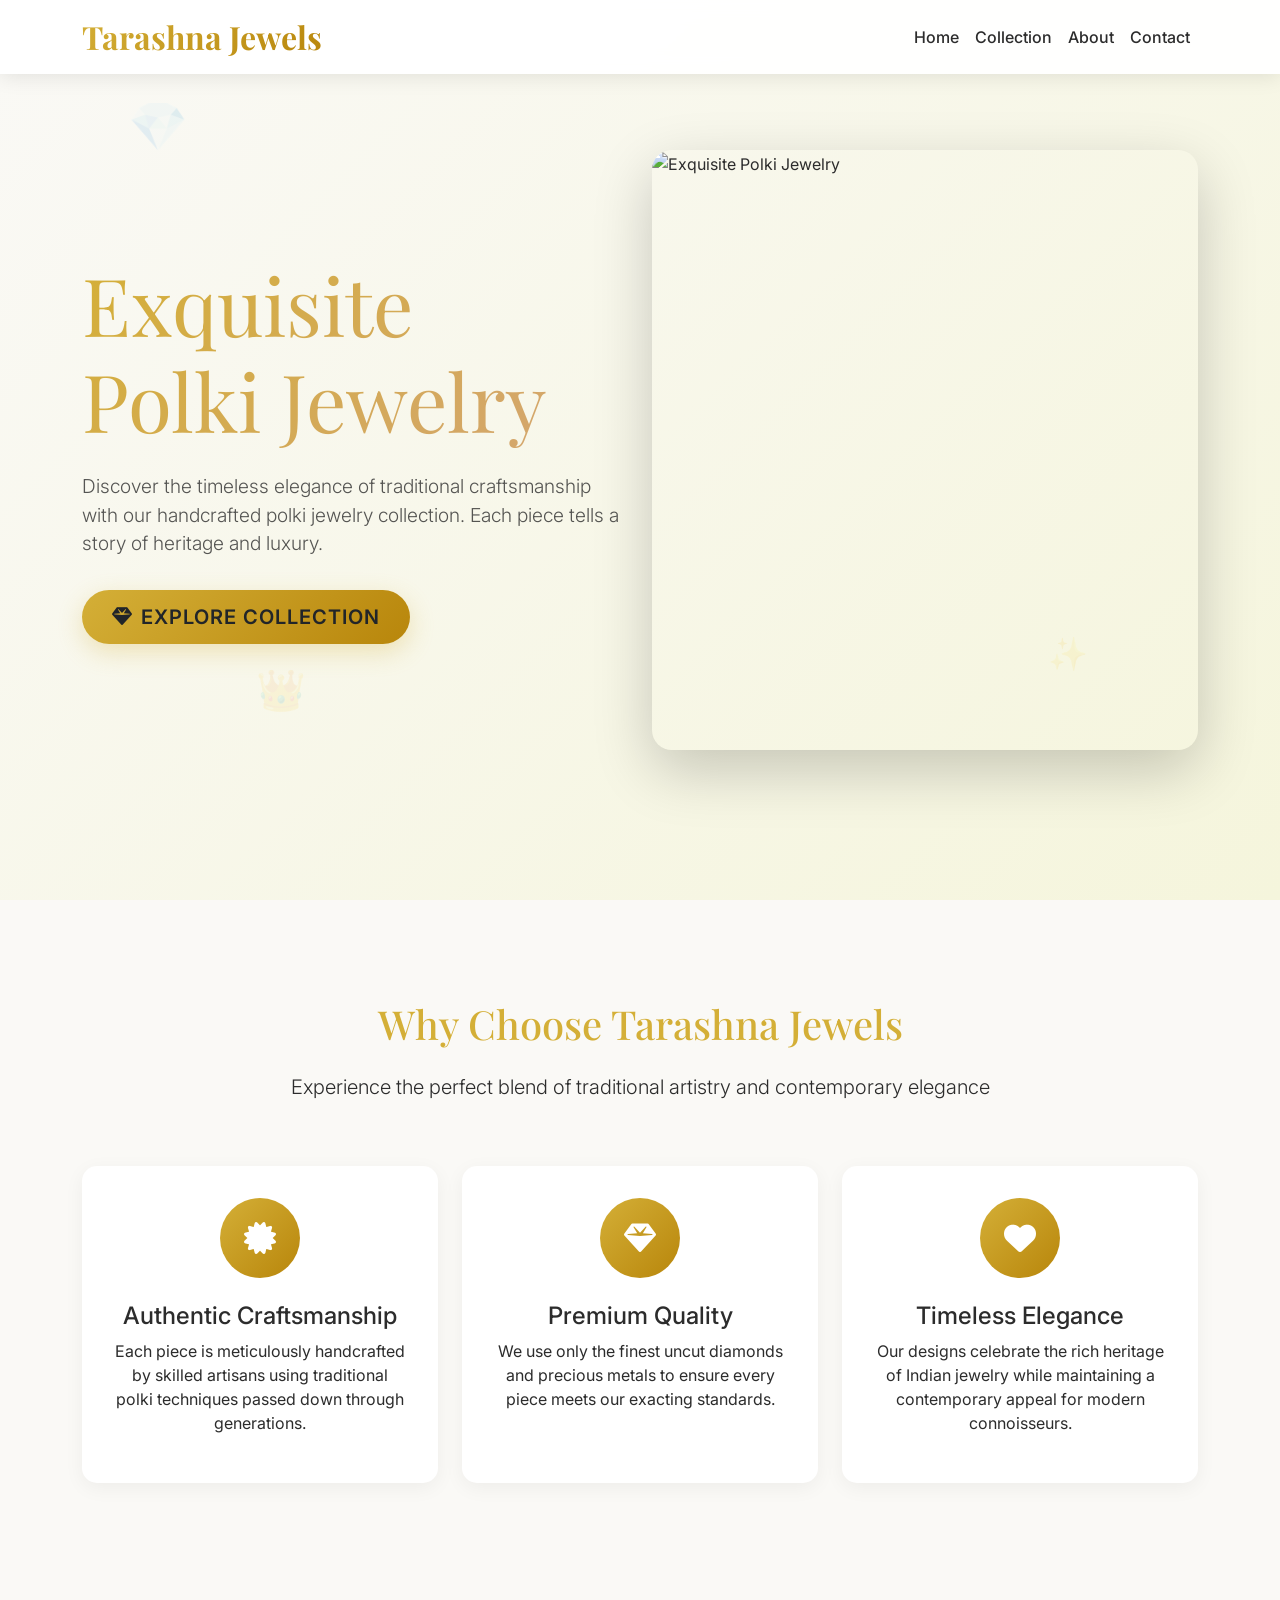
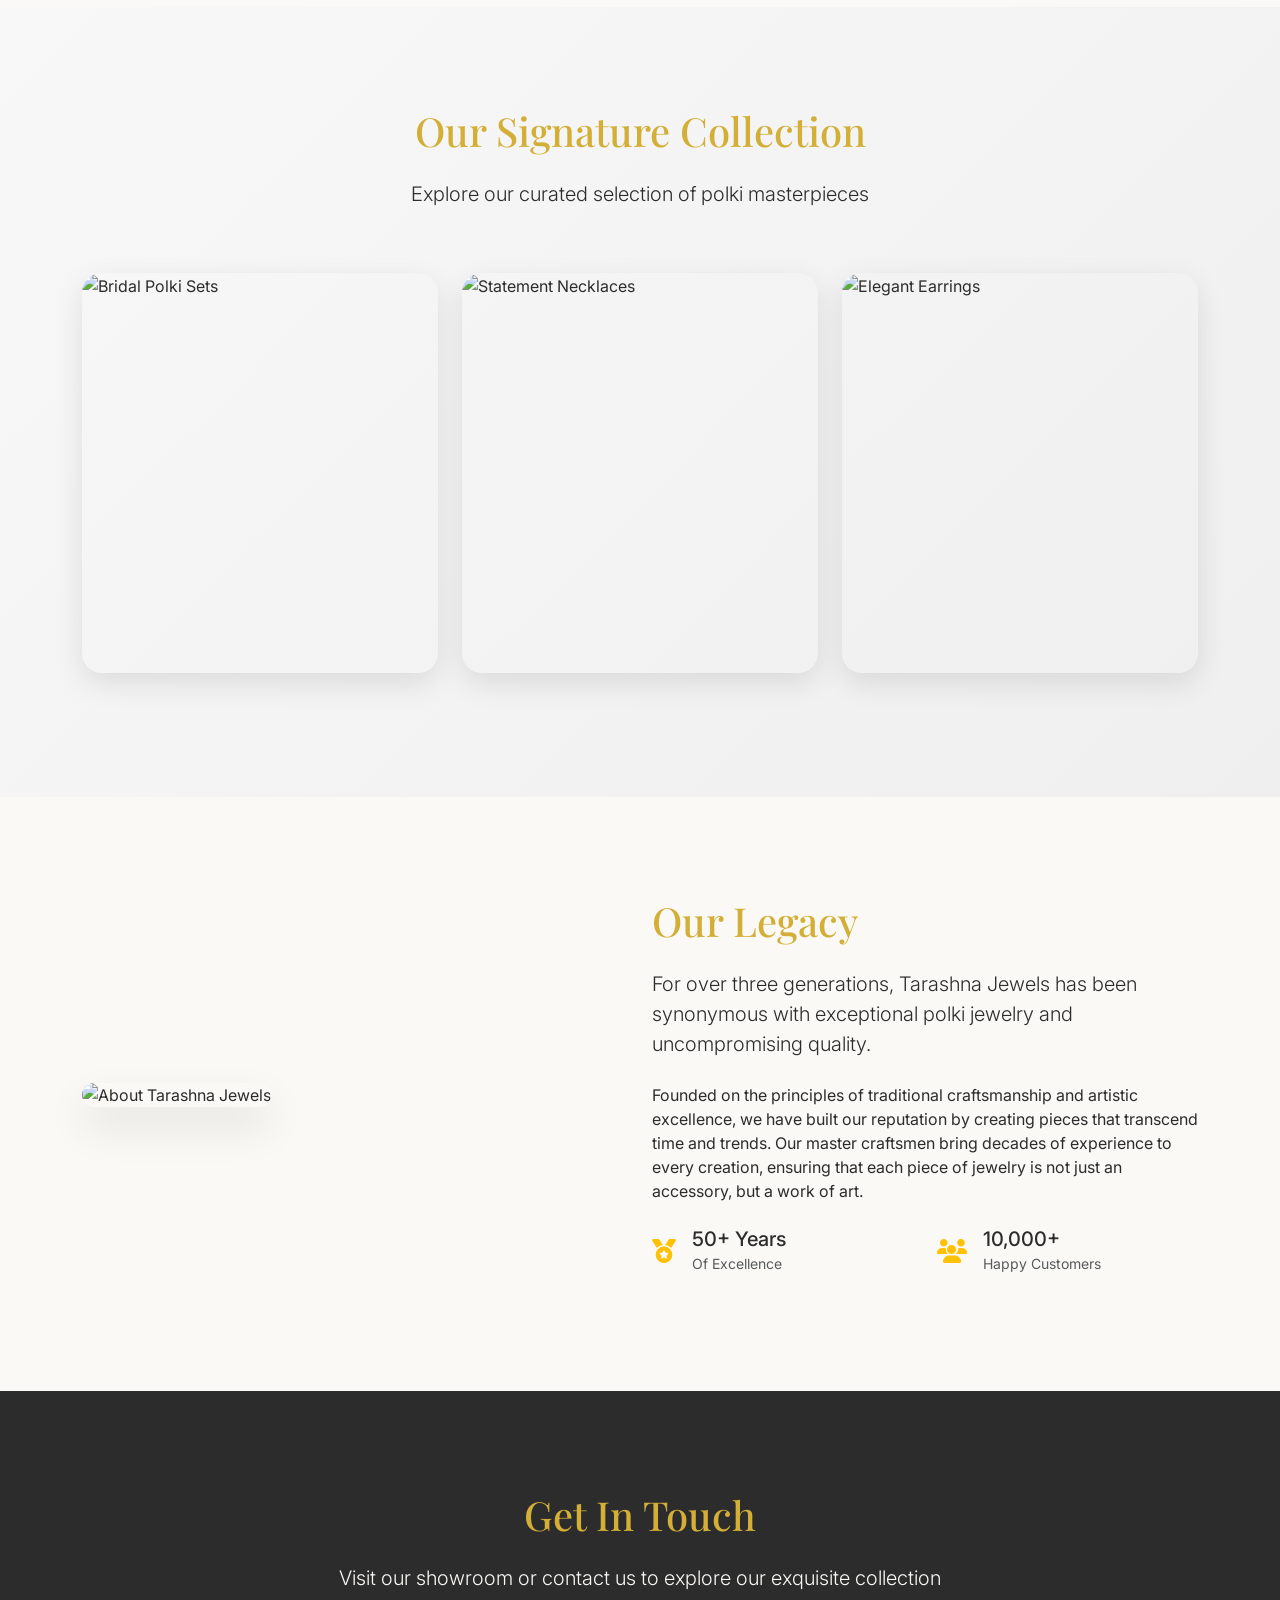
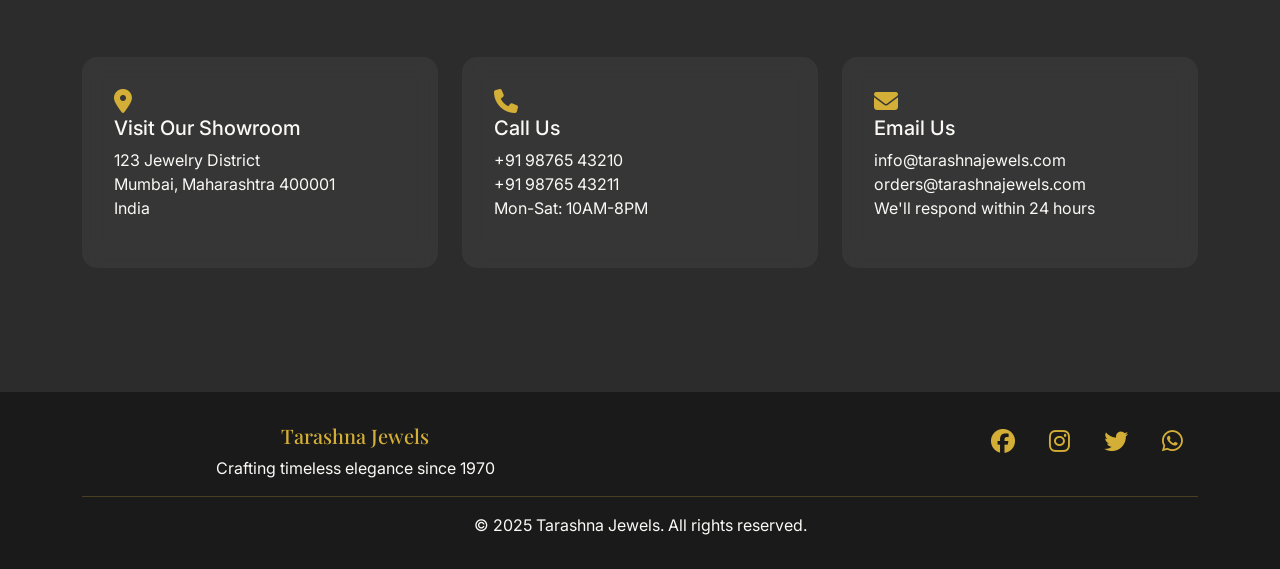
==== index.html @ 51f351a9 "Create index.html 1st - Landing Page" ====
<!DOCTYPE html>
<html lang="en">
<head>
    <meta charset="UTF-8">
    <meta name="viewport" content="width=device-width, initial-scale=1.0">
    <title>Tarashna Jewels - Exquisite Polki Jewelry</title>
    <link href="https://cdnjs.cloudflare.com/ajax/libs/bootstrap/5.3.0/css/bootstrap.min.css" rel="stylesheet">
    <link href="https://cdnjs.cloudflare.com/ajax/libs/font-awesome/6.4.0/css/all.min.css" rel="stylesheet">
    <link href="https://fonts.googleapis.com/css2?family=Playfair+Display:wght@300;400;600;700&family=Inter:wght@300;400;500;600&display=swap" rel="stylesheet">
    
    <style>
        :root {
            --gold-primary: #D4AF37;
            --gold-secondary: #B8860B;
            --gold-light: #F5E6A3;
            --dark-charcoal: #2C2C2C;
            --warm-white: #FAF9F6;
            --accent-rose: #D4A574;
        }

        * {
            margin: 0;
            padding: 0;
            box-sizing: border-box;
        }

        body {
            font-family: 'Inter', sans-serif;
            background: var(--warm-white);
            color: var(--dark-charcoal);
            overflow-x: hidden;
        }

        .brand-font {
            font-family: 'Playfair Display', serif;
        }

        /* Navbar */
        .navbar {
            background: rgba(255, 255, 255, 0.95) !important;
            backdrop-filter: blur(10px);
            box-shadow: 0 2px 20px rgba(0,0,0,0.1);
            transition: all 0.3s ease;
        }

        .navbar-brand {
            font-size: 2rem;
            font-weight: 700;
            background: linear-gradient(135deg, var(--gold-primary), var(--gold-secondary));
            -webkit-background-clip: text;
            -webkit-text-fill-color: transparent;
            background-clip: text;
        }

        .nav-link {
            font-weight: 500;
            color: var(--dark-charcoal) !important;
            transition: color 0.3s ease;
            position: relative;
        }

        .nav-link::after {
            content: '';
            position: absolute;
            bottom: -5px;
            left: 50%;
            width: 0;
            height: 2px;
            background: var(--gold-primary);
            transition: all 0.3s ease;
            transform: translateX(-50%);
        }

        .nav-link:hover::after {
            width: 100%;
        }

        /* Hero Section */
        .hero-section {
            min-height: 100vh;
            background: linear-gradient(135deg, #FAF9F6 0%, #F5F5DC 100%);
            position: relative;
            overflow: hidden;
        }

        .hero-content {
            position: relative;
            z-index: 2;
        }

        .hero-title {
            font-size: clamp(2.5rem, 8vw, 5rem);
            font-weight: 300;
            line-height: 1.2;
            margin-bottom: 1.5rem;
            background: linear-gradient(135deg, var(--gold-primary), var(--accent-rose));
            -webkit-background-clip: text;
            -webkit-text-fill-color: transparent;
            background-clip: text;
        }

        .hero-subtitle {
            font-size: 1.2rem;
            opacity: 0.8;
            margin-bottom: 2rem;
            font-weight: 300;
        }

        .btn-primary-custom {
            background: linear-gradient(135deg, var(--gold-primary), var(--gold-secondary));
            border: none;
            padding: 12px 30px;
            border-radius: 50px;
            font-weight: 600;
            text-transform: uppercase;
            letter-spacing: 1px;
            transition: all 0.3s ease;
            box-shadow: 0 8px 25px rgba(212, 175, 55, 0.3);
        }

        .btn-primary-custom:hover {
            transform: translateY(-3px);
            box-shadow: 0 12px 35px rgba(212, 175, 55, 0.4);
        }

        .hero-image {
            position: relative;
            height: 600px;
            border-radius: 20px;
            overflow: hidden;
            box-shadow: 0 20px 60px rgba(0,0,0,0.2);
            transition: transform 0.3s ease;
        }

        .hero-image:hover {
            transform: scale(1.02);
        }

        .hero-image img {
            width: 100%;
            height: 100%;
            object-fit: cover;
        }

        /* Floating Elements */
        .floating-element {
            position: absolute;
            opacity: 0.1;
            animation: float 6s ease-in-out infinite;
        }

        .floating-element:nth-child(2) {
            animation-delay: -2s;
        }

        .floating-element:nth-child(3) {
            animation-delay: -4s;
        }

        @keyframes float {
            0%, 100% { transform: translateY(0px) rotate(0deg); }
            50% { transform: translateY(-20px) rotate(180deg); }
        }

        /* Features Section */
        .features-section {
            padding: 100px 0;
            background: var(--warm-white);
        }

        .feature-card {
            text-align: center;
            padding: 2rem;
            border-radius: 15px;
            transition: all 0.3s ease;
            height: 100%;
            background: white;
            box-shadow: 0 5px 20px rgba(0,0,0,0.05);
        }

        .feature-card:hover {
            transform: translateY(-10px);
            box-shadow: 0 20px 40px rgba(0,0,0,0.1);
        }

        .feature-icon {
            width: 80px;
            height: 80px;
            background: linear-gradient(135deg, var(--gold-primary), var(--gold-secondary));
            border-radius: 50%;
            display: flex;
            align-items: center;
            justify-content: center;
            margin: 0 auto 1.5rem;
            font-size: 2rem;
            color: white;
        }

        /* Collection Section */
        .collection-section {
            padding: 100px 0;
            background: linear-gradient(135deg, #F8F8F8 0%, #EFEFEF 100%);
        }

        .collection-card {
            border-radius: 20px;
            overflow: hidden;
            box-shadow: 0 10px 30px rgba(0,0,0,0.1);
            transition: all 0.3s ease;
            height: 400px;
            position: relative;
        }

        .collection-card:hover {
            transform: translateY(-5px);
            box-shadow: 0 20px 50px rgba(0,0,0,0.15);
        }

        .collection-card img {
            width: 100%;
            height: 100%;
            object-fit: cover;
            transition: transform 0.3s ease;
        }

        .collection-card:hover img {
            transform: scale(1.05);
        }

        .collection-overlay {
            position: absolute;
            bottom: 0;
            left: 0;
            right: 0;
            background: linear-gradient(transparent, rgba(0,0,0,0.8));
            color: white;
            padding: 2rem;
            transform: translateY(20px);
            opacity: 0;
            transition: all 0.3s ease;
        }

        .collection-card:hover .collection-overlay {
            transform: translateY(0);
            opacity: 1;
        }

        /* About Section */
        .about-section {
            padding: 100px 0;
            background: var(--warm-white);
        }

        .about-image {
            border-radius: 20px;
            box-shadow: 0 20px 40px rgba(0,0,0,0.1);
        }

        /* Contact Section */
        .contact-section {
            padding: 100px 0;
            background: var(--dark-charcoal);
            color: var(--warm-white);
        }

        .contact-info {
            background: rgba(255,255,255,0.05);
            padding: 2rem;
            border-radius: 15px;
            backdrop-filter: blur(10px);
        }

        .contact-icon {
            color: var(--gold-primary);
            font-size: 1.5rem;
            margin-right: 1rem;
        }

        /* Footer */
        .footer {
            background: #1a1a1a;
            color: var(--warm-white);
            padding: 2rem 0;
            text-align: center;
        }

        .social-icons a {
            color: var(--gold-primary);
            font-size: 1.5rem;
            margin: 0 15px;
            transition: all 0.3s ease;
        }

        .social-icons a:hover {
            color: var(--gold-secondary);
            transform: translateY(-3px);
        }

        /* Animations */
        .fade-in {
            opacity: 0;
            transform: translateY(30px);
            animation: fadeIn 0.8s ease forwards;
        }

        @keyframes fadeIn {
            to {
                opacity: 1;
                transform: translateY(0);
            }
        }

        /* Responsive */
        @media (max-width: 768px) {
            .hero-section {
                text-align: center;
            }
            
            .hero-image {
                height: 400px;
                margin-top: 2rem;
            }
            
            .collection-card {
                height: 300px;
                margin-bottom: 2rem;
            }
        }
    </style>
</head>
<body>
    <!-- Navigation -->
    <nav class="navbar navbar-expand-lg fixed-top">
        <div class="container">
            <a class="navbar-brand brand-font" href="#">Tarashna Jewels</a>
            <button class="navbar-toggler" type="button" data-bs-toggle="collapse" data-bs-target="#navbarNav">
                <span class="navbar-toggler-icon"></span>
            </button>
            <div class="collapse navbar-collapse" id="navbarNav">
                <ul class="navbar-nav ms-auto">
                    <li class="nav-item">
                        <a class="nav-link" href="#home">Home</a>
                    </li>
                    <li class="nav-item">
                        <a class="nav-link" href="#collection">Collection</a>
                    </li>
                    <li class="nav-item">
                        <a class="nav-link" href="#about">About</a>
                    </li>
                    <li class="nav-item">
                        <a class="nav-link" href="#contact">Contact</a>
                    </li>
                </ul>
            </div>
        </div>
    </nav>

    <!-- Hero Section -->
    <section id="home" class="hero-section d-flex align-items-center">
        <div class="floating-element" style="top: 10%; left: 10%; font-size: 3rem;">💎</div>
        <div class="floating-element" style="top: 70%; right: 15%; font-size: 2rem;">✨</div>
        <div class="floating-element" style="bottom: 20%; left: 20%; font-size: 2.5rem;">👑</div>
        
        <div class="container">
            <div class="row align-items-center">
                <div class="col-lg-6">
                    <div class="hero-content fade-in">
                        <h1 class="hero-title brand-font">Exquisite<br>Polki Jewelry</h1>
                        <p class="hero-subtitle">Discover the timeless elegance of traditional craftsmanship with our handcrafted polki jewelry collection. Each piece tells a story of heritage and luxury.</p>
                        <button class="btn btn-primary-custom btn-lg">
                            <i class="fas fa-gem me-2"></i>Explore Collection
                        </button>
                    </div>
                </div>
                <div class="col-lg-6">
                    <div class="hero-image fade-in">
                        <img src="https://images.unsplash.com/photo-1515562141207-7a88fb7ce338?ixlib=rb-4.0.3&ixid=M3wxMjA3fDB8MHxwaG90by1wYWdlfHx8fGVufDB8fHx8fA%3D%3D&auto=format&fit=crop&w=2340&q=80" alt="Exquisite Polki Jewelry" class="img-fluid">
                    </div>
                </div>
            </div>
        </div>
    </section>

    <!-- Features Section -->
    <section class="features-section">
        <div class="container">
            <div class="row text-center mb-5">
                <div class="col-lg-8 mx-auto">
                    <h2 class="brand-font mb-4" style="font-size: 2.5rem; color: var(--gold-primary);">Why Choose Tarashna Jewels</h2>
                    <p class="lead">Experience the perfect blend of traditional artistry and contemporary elegance</p>
                </div>
            </div>
            <div class="row">
                <div class="col-lg-4 col-md-6 mb-4">
                    <div class="feature-card">
                        <div class="feature-icon">
                            <i class="fas fa-certificate"></i>
                        </div>
                        <h4>Authentic Craftsmanship</h4>
                        <p>Each piece is meticulously handcrafted by skilled artisans using traditional polki techniques passed down through generations.</p>
                    </div>
                </div>
                <div class="col-lg-4 col-md-6 mb-4">
                    <div class="feature-card">
                        <div class="feature-icon">
                            <i class="fas fa-gem"></i>
                        </div>
                        <h4>Premium Quality</h4>
                        <p>We use only the finest uncut diamonds and precious metals to ensure every piece meets our exacting standards.</p>
                    </div>
                </div>
                <div class="col-lg-4 col-md-6 mb-4">
                    <div class="feature-card">
                        <div class="feature-icon">
                            <i class="fas fa-heart"></i>
                        </div>
                        <h4>Timeless Elegance</h4>
                        <p>Our designs celebrate the rich heritage of Indian jewelry while maintaining a contemporary appeal for modern connoisseurs.</p>
                    </div>
                </div>
            </div>
        </div>
    </section>

    <!-- Collection Section -->
    <section id="collection" class="collection-section">
        <div class="container">
            <div class="row text-center mb-5">
                <div class="col-lg-8 mx-auto">
                    <h2 class="brand-font mb-4" style="font-size: 2.5rem; color: var(--gold-primary);">Our Signature Collection</h2>
                    <p class="lead">Explore our curated selection of polki masterpieces</p>
                </div>
            </div>
            <div class="row">
                <div class="col-lg-4 col-md-6 mb-4">
                    <div class="collection-card">
                        <img src="https://images.unsplash.com/photo-1605100804763-247f67b3557e?ixlib=rb-4.0.3&auto=format&fit=crop&w=1000&q=80" alt="Bridal Polki Sets">
                        <div class="collection-overlay">
                            <h4>Bridal Collection</h4>
                            <p>Stunning bridal sets that make your special day unforgettable</p>
                        </div>
                    </div>
                </div>
                <div class="col-lg-4 col-md-6 mb-4">
                    <div class="collection-card">
                        <img src="https://images.unsplash.com/photo-1535632066927-ab7c9ab60908?ixlib=rb-4.0.3&auto=format&fit=crop&w=1000&q=80" alt="Statement Necklaces">
                        <div class="collection-overlay">
                            <h4>Statement Necklaces</h4>
                            <p>Bold and beautiful necklaces that command attention</p>
                        </div>
                    </div>
                </div>
                <div class="col-lg-4 col-md-6 mb-4">
                    <div class="collection-card">
                        <img src="https://images.unsplash.com/photo-1611591437281-460bfbe1220a?ixlib=rb-4.0.3&auto=format&fit=crop&w=1000&q=80" alt="Elegant Earrings">
                        <div class="collection-overlay">
                            <h4>Elegant Earrings</h4>
                            <p>Sophisticated earrings for every occasion</p>
                        </div>
                    </div>
                </div>
            </div>
        </div>
    </section>

    <!-- About Section -->
    <section id="about" class="about-section">
        <div class="container">
            <div class="row align-items-center">
                <div class="col-lg-6 mb-4 mb-lg-0">
                    <img src="https://images.unsplash.com/photo-1573408301185-9146fe634ad0?ixlib=rb-4.0.3&auto=format&fit=crop&w=1000&q=80" alt="About Tarashna Jewels" class="img-fluid about-image">
                </div>
                <div class="col-lg-6">
                    <h2 class="brand-font mb-4" style="font-size: 2.5rem; color: var(--gold-primary);">Our Legacy</h2>
                    <p class="lead mb-4">For over three generations, Tarashna Jewels has been synonymous with exceptional polki jewelry and uncompromising quality.</p>
                    <p class="mb-4">Founded on the principles of traditional craftsmanship and artistic excellence, we have built our reputation by creating pieces that transcend time and trends. Our master craftsmen bring decades of experience to every creation, ensuring that each piece of jewelry is not just an accessory, but a work of art.</p>
                    <div class="row">
                        <div class="col-sm-6">
                            <div class="d-flex align-items-center mb-3">
                                <i class="fas fa-medal text-warning me-3 fs-4"></i>
                                <div>
                                    <h5 class="mb-0">50+ Years</h5>
                                    <small class="text-muted">Of Excellence</small>
                                </div>
                            </div>
                        </div>
                        <div class="col-sm-6">
                            <div class="d-flex align-items-center mb-3">
                                <i class="fas fa-users text-warning me-3 fs-4"></i>
                                <div>
                                    <h5 class="mb-0">10,000+</h5>
                                    <small class="text-muted">Happy Customers</small>
                                </div>
                            </div>
                        </div>
                    </div>
                </div>
            </div>
        </div>
    </section>

    <!-- Contact Section -->
    <section id="contact" class="contact-section">
        <div class="container">
            <div class="row text-center mb-5">
                <div class="col-lg-8 mx-auto">
                    <h2 class="brand-font mb-4" style="font-size: 2.5rem; color: var(--gold-primary);">Get In Touch</h2>
                    <p class="lead">Visit our showroom or contact us to explore our exquisite collection</p>
                </div>
            </div>
            <div class="row">
                <div class="col-lg-4 mb-4">
                    <div class="contact-info">
                        <i class="fas fa-map-marker-alt contact-icon"></i>
                        <h5>Visit Our Showroom</h5>
                        <p>123 Jewelry District<br>Mumbai, Maharashtra 400001<br>India</p>
                    </div>
                </div>
                <div class="col-lg-4 mb-4">
                    <div class="contact-info">
                        <i class="fas fa-phone contact-icon"></i>
                        <h5>Call Us</h5>
                        <p>+91 98765 43210<br>+91 98765 43211<br>Mon-Sat: 10AM-8PM</p>
                    </div>
                </div>
                <div class="col-lg-4 mb-4">
                    <div class="contact-info">
                        <i class="fas fa-envelope contact-icon"></i>
                        <h5>Email Us</h5>
                        <p>info@tarashnajewels.com<br>orders@tarashnajewels.com<br>We'll respond within 24 hours</p>
                    </div>
                </div>
            </div>
        </div>
    </section>

    <!-- Footer -->
    <footer class="footer">
        <div class="container">
            <div class="row">
                <div class="col-md-6">
                    <h5 class="brand-font" style="color: var(--gold-primary);">Tarashna Jewels</h5>
                    <p class="mb-0">Crafting timeless elegance since 1970</p>
                </div>
                <div class="col-md-6 text-md-end">
                    <div class="social-icons">
                        <a href="#"><i class="fab fa-facebook"></i></a>
                        <a href="#"><i class="fab fa-instagram"></i></a>
                        <a href="#"><i class="fab fa-twitter"></i></a>
                        <a href="#"><i class="fab fa-whatsapp"></i></a>
                    </div>
                </div>
            </div>
            <hr style="border-color: var(--gold-primary); margin: 1rem 0;">
            <div class="text-center">
                <p class="mb-0">&copy; 2025 Tarashna Jewels. All rights reserved.</p>
            </div>
        </div>
    </footer>

    <!-- Bootstrap JS -->
    <script src="https://cdnjs.cloudflare.com/ajax/libs/bootstrap/5.3.0/js/bootstrap.bundle.min.js"></script>
    
    <script>
        // Smooth scrolling for navigation links
        document.querySelectorAll('a[href^="#"]').forEach(anchor => {
            anchor.addEventListener('click', function (e) {
                e.preventDefault();
                const target = document.querySelector(this.getAttribute('href'));
                if (target) {
                    target.scrollIntoView({
                        behavior: 'smooth',
                        block: 'start'
                    });
                }
            });
        });

        // Navbar background change on scroll
        window.addEventListener('scroll', function() {
            const navbar = document.querySelector('.navbar');
            if (window.scrollY > 50) {
                navbar.style.background = 'rgba(255, 255, 255, 0.98)';
            } else {
                navbar.style.background = 'rgba(255, 255, 255, 0.95)';
            }
        });

        // Fade in animation on scroll
        const observerOptions = {
            threshold: 0.1,
            rootMargin: '0px 0px -50px 0px'
        };

        const observer = new IntersectionObserver(function(entries) {
            entries.forEach(entry => {
                if (entry.isIntersecting) {
                    entry.target.style.opacity = '1';
                    entry.target.style.transform = 'translateY(0)';
                }
            });
        }, observerOptions);

        // Observe all elements with fade-in class
        document.querySelectorAll('.fade-in').forEach(el => {
            observer.observe(el);
        });

        // Add hover effect to collection cards
        document.querySelectorAll('.collection-card').forEach(card => {
            card.addEventListener('mouseenter', function() {
                this.style.transform = 'translateY(-10px) scale(1.02)';
            });
            
            card.addEventListener('mouseleave', function() {
                this.style.transform = 'translateY(0) scale(1)';
            });
        });

        // Add click effect to CTA button
        document.querySelector('.btn-primary-custom').addEventListener('click', function() {
            // Scroll to collection section
            document.getElementById('collection').scrollIntoView({
                behavior: 'smooth'
            });
        });
    </script>
</body>
</html>
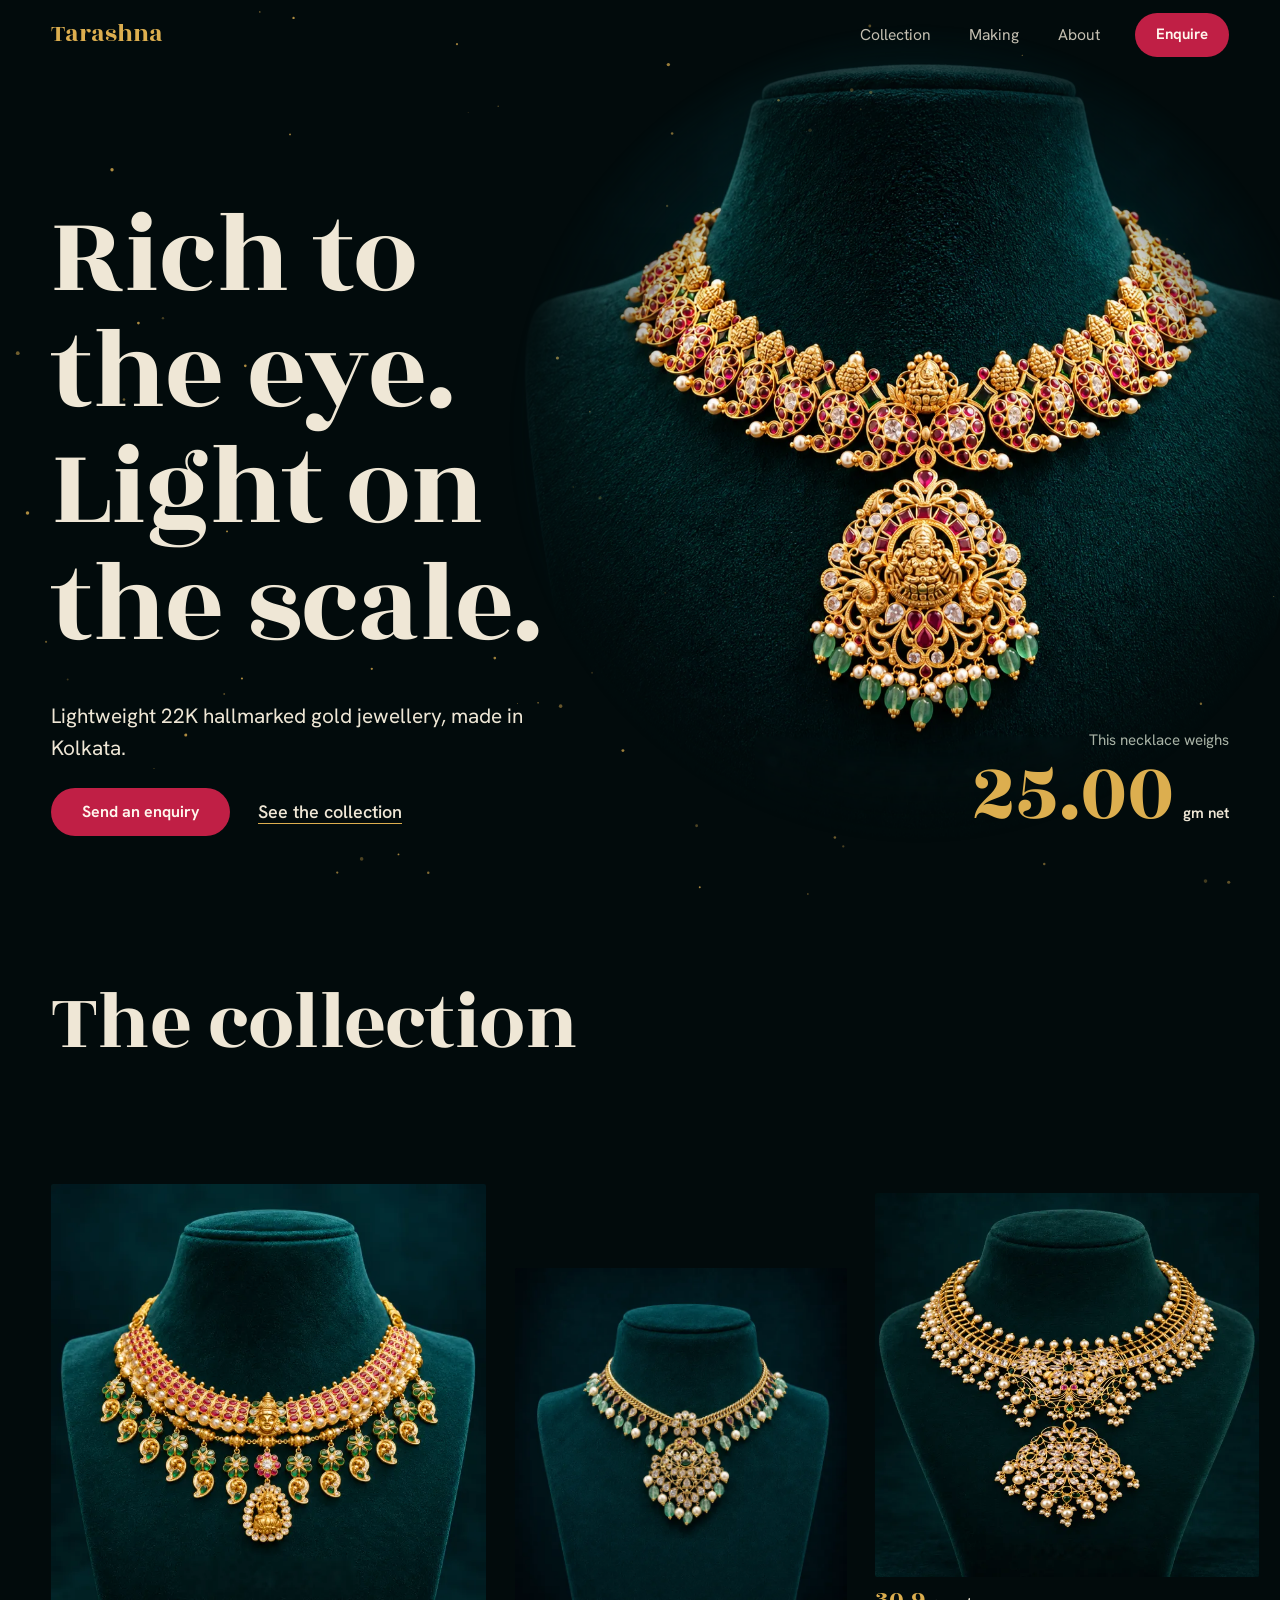
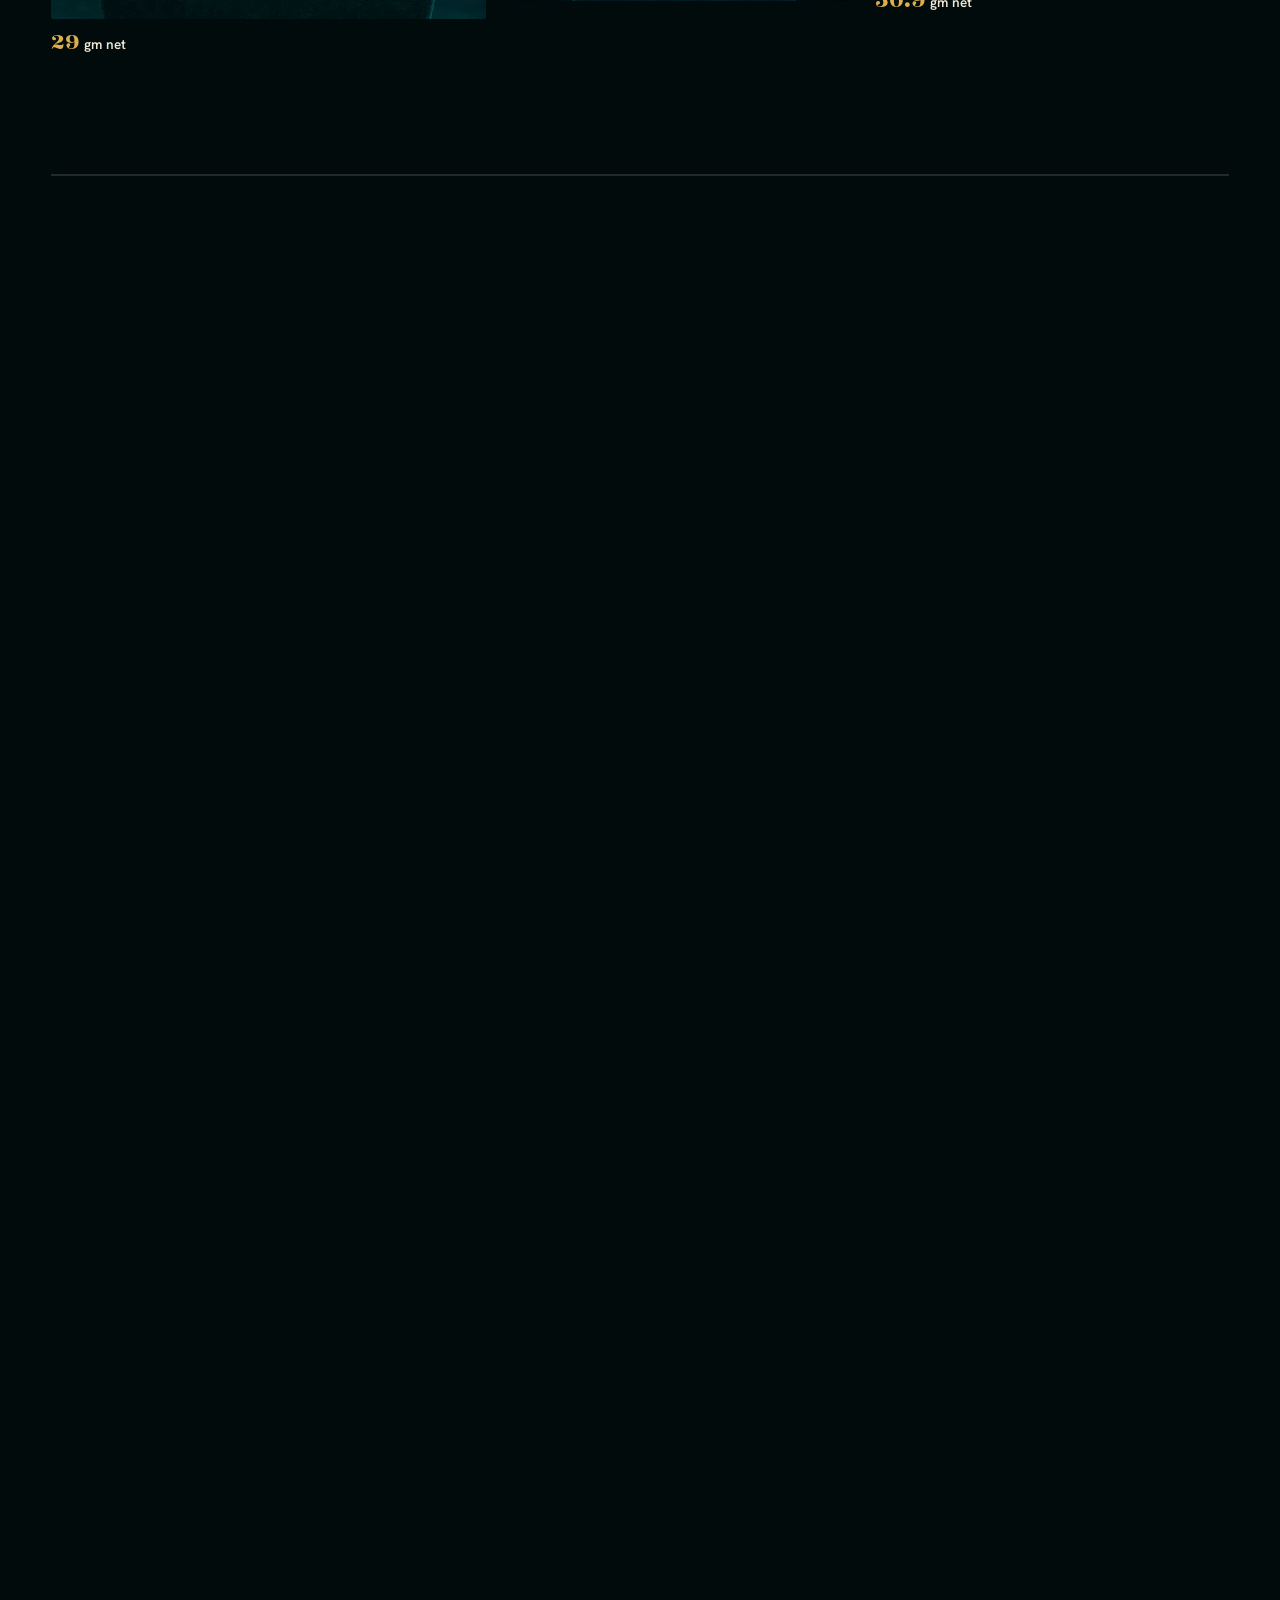
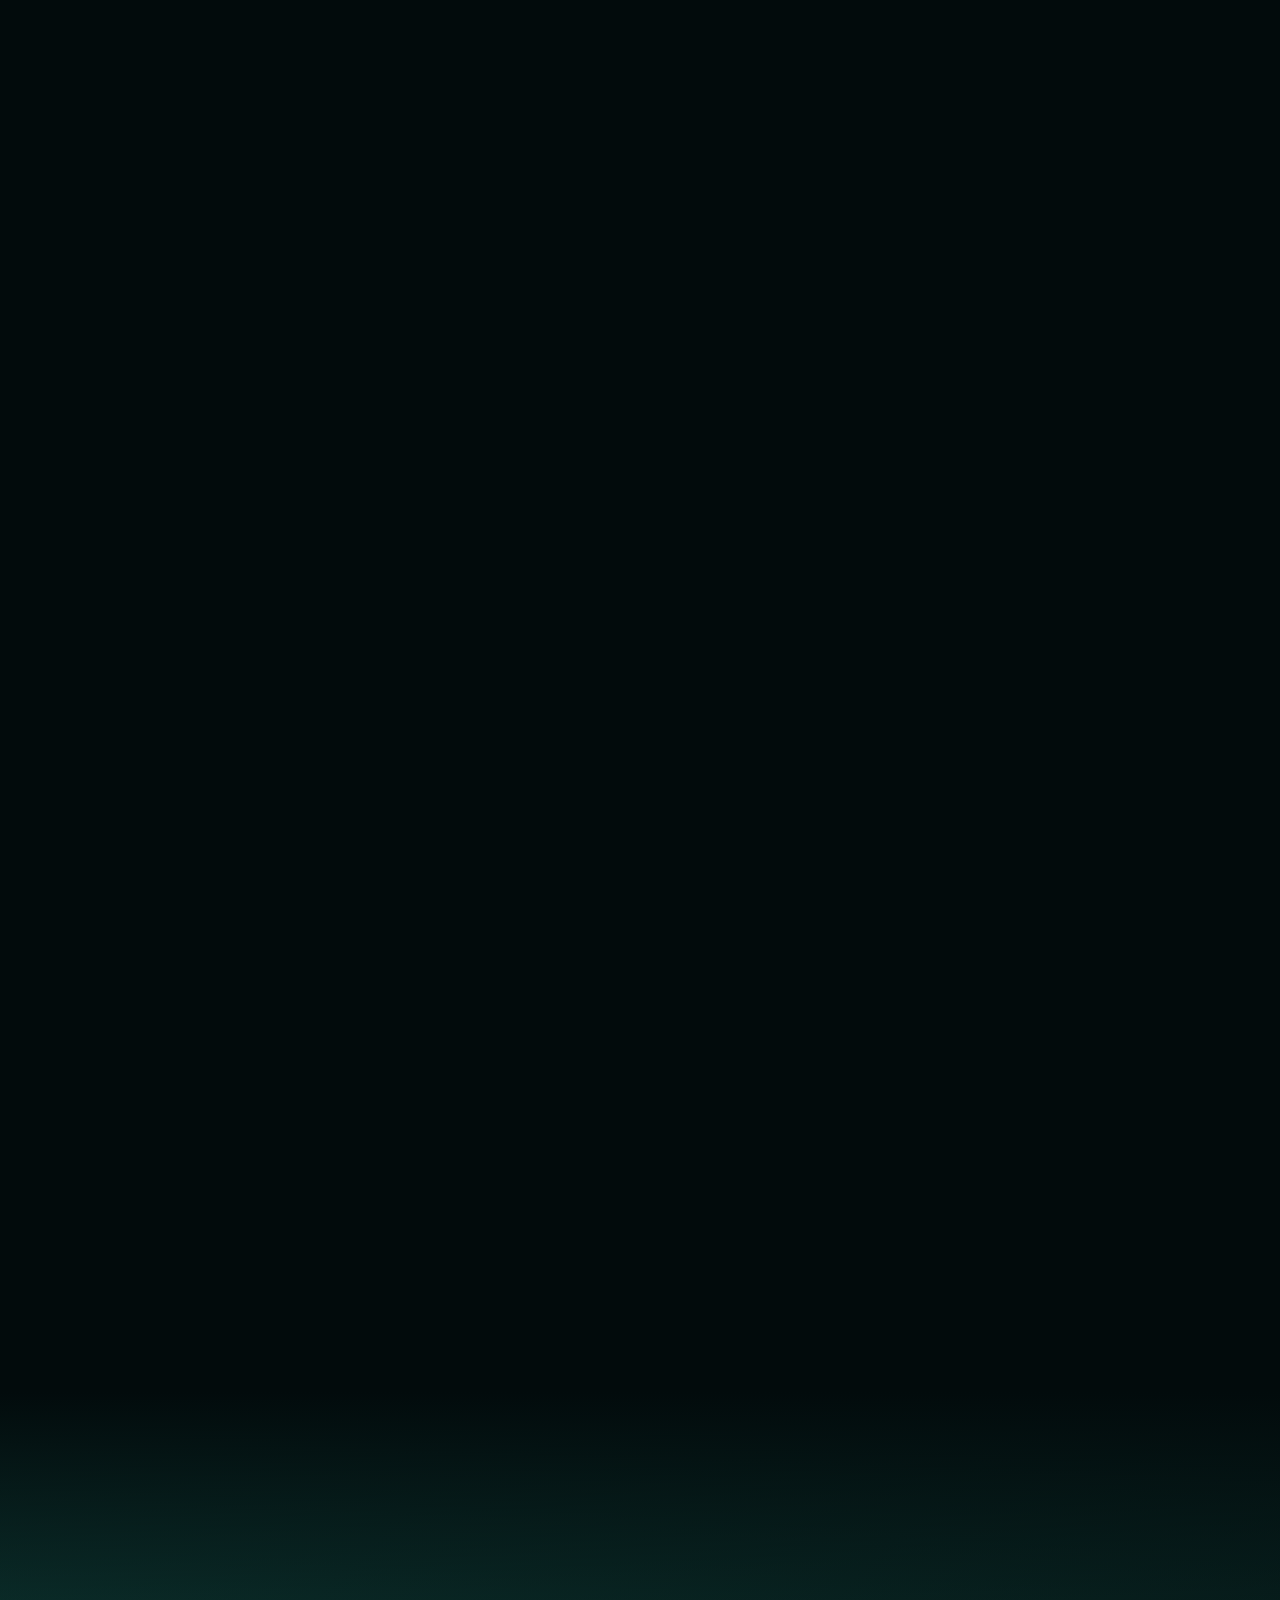
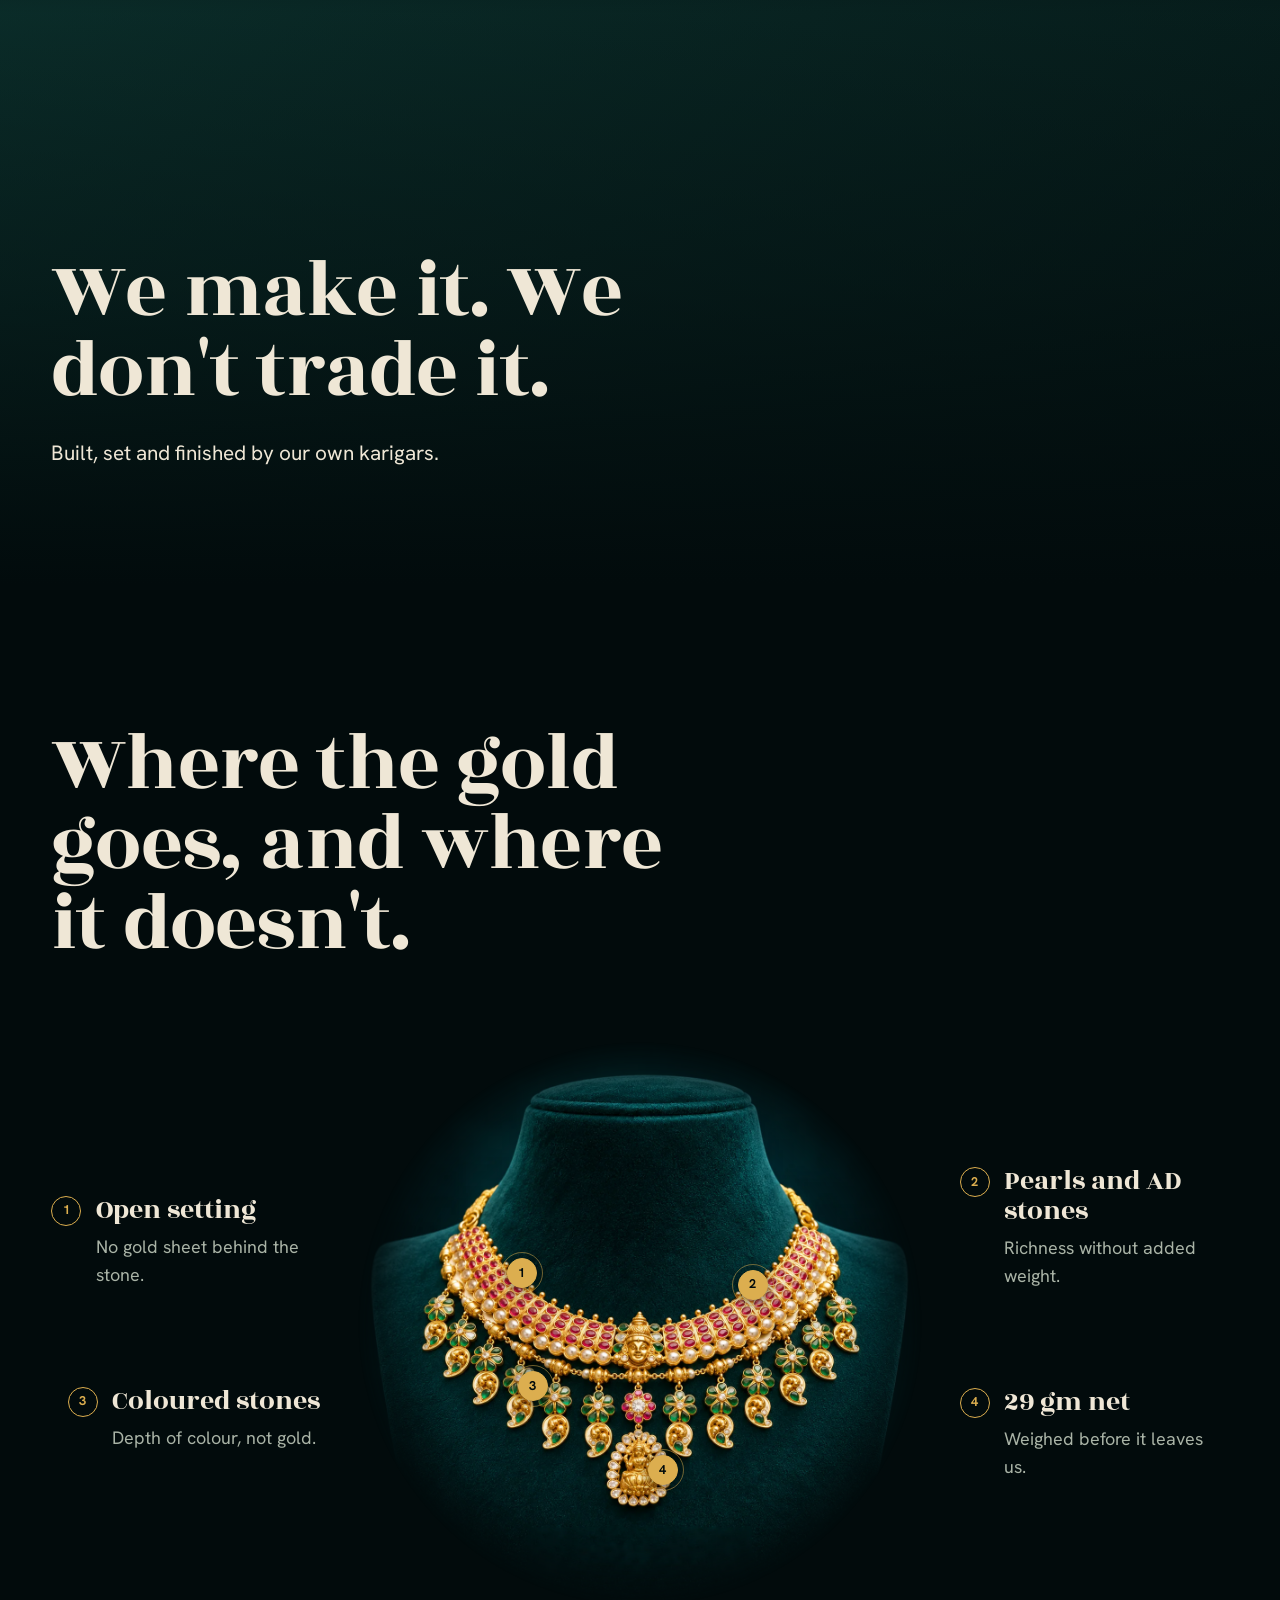
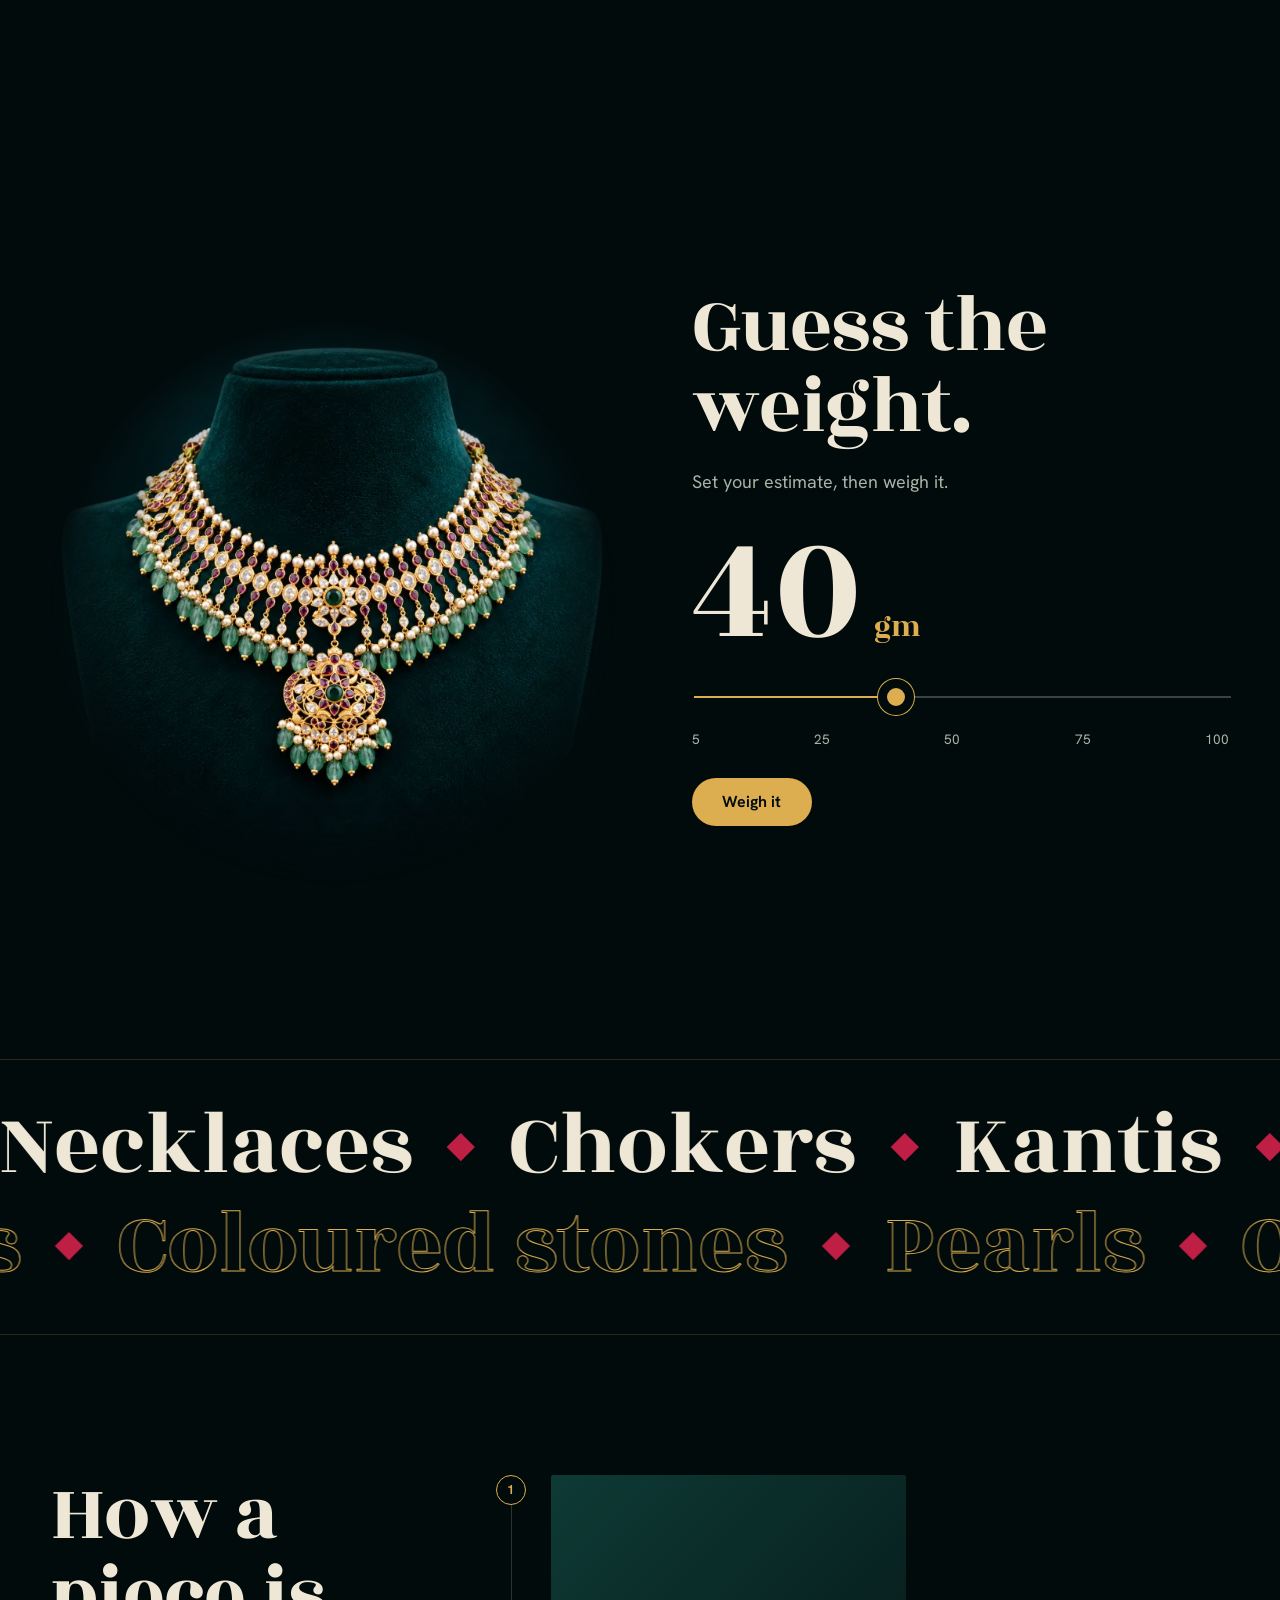
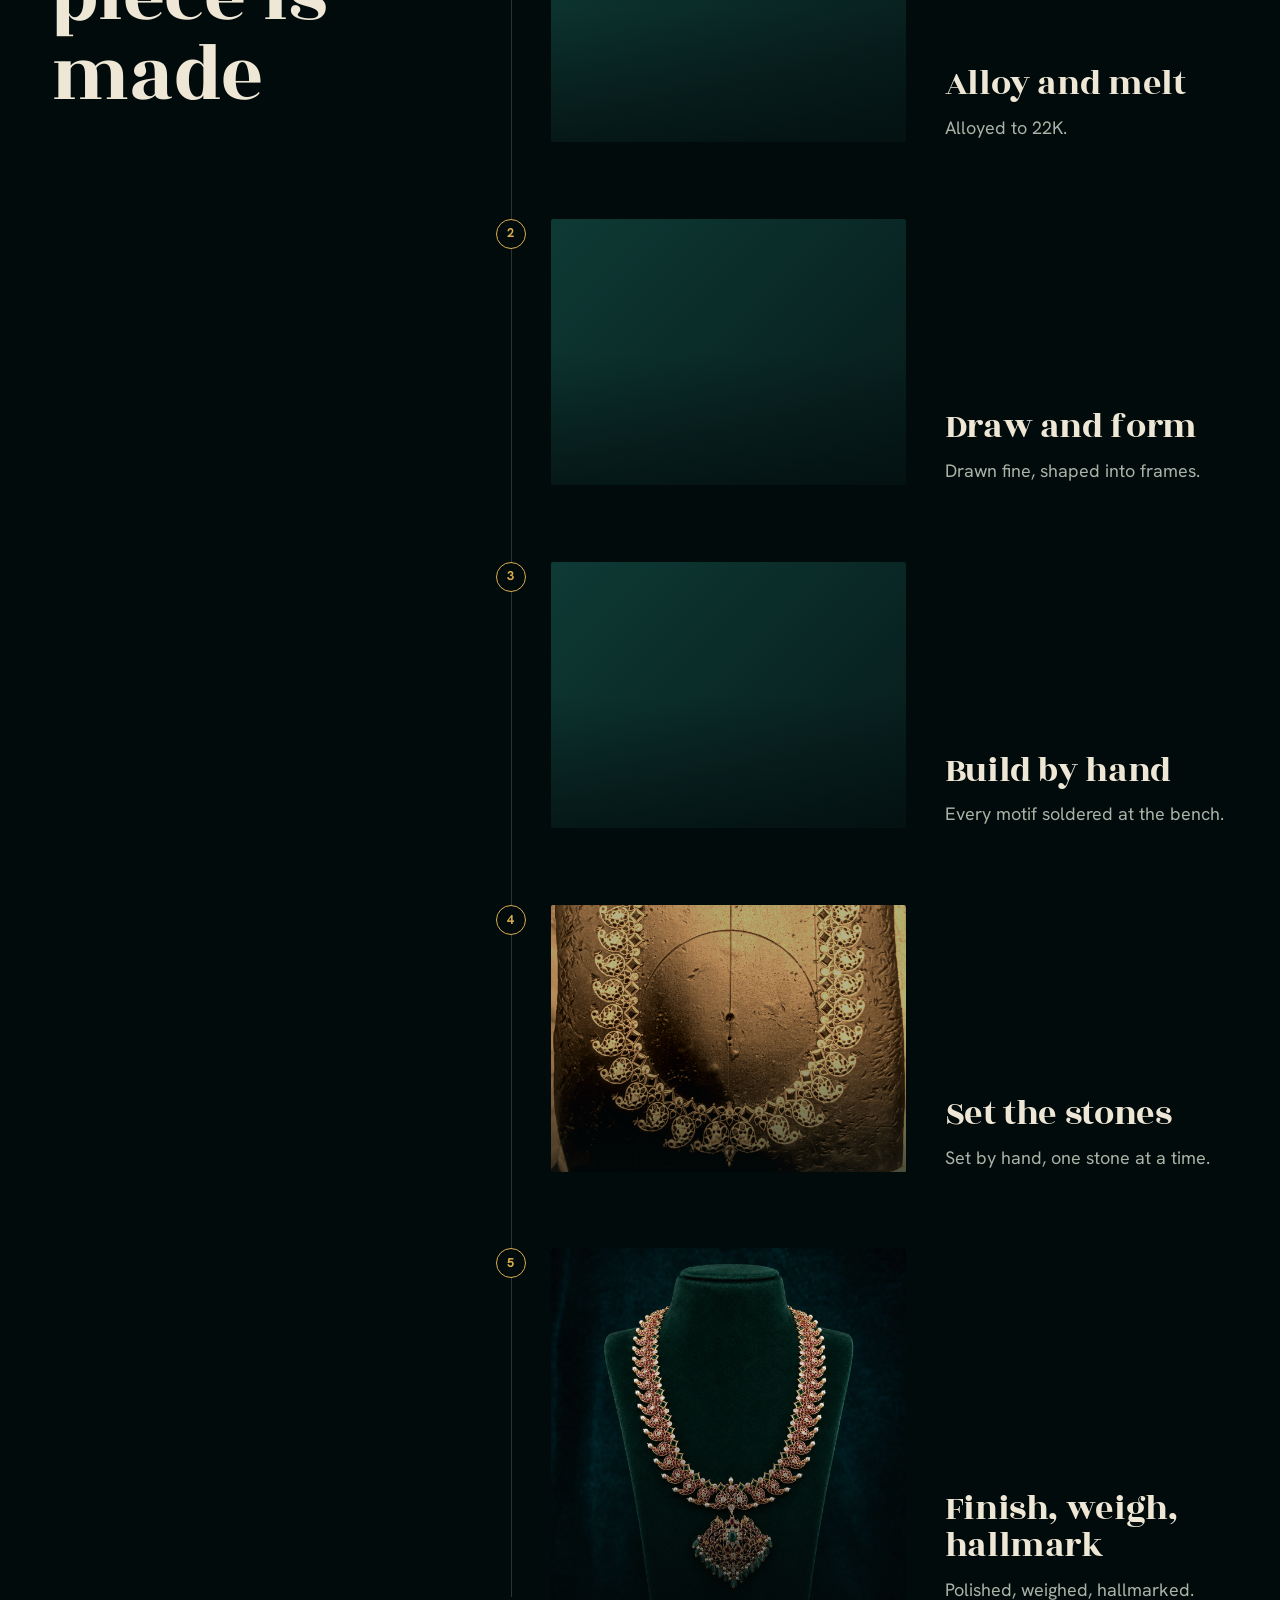
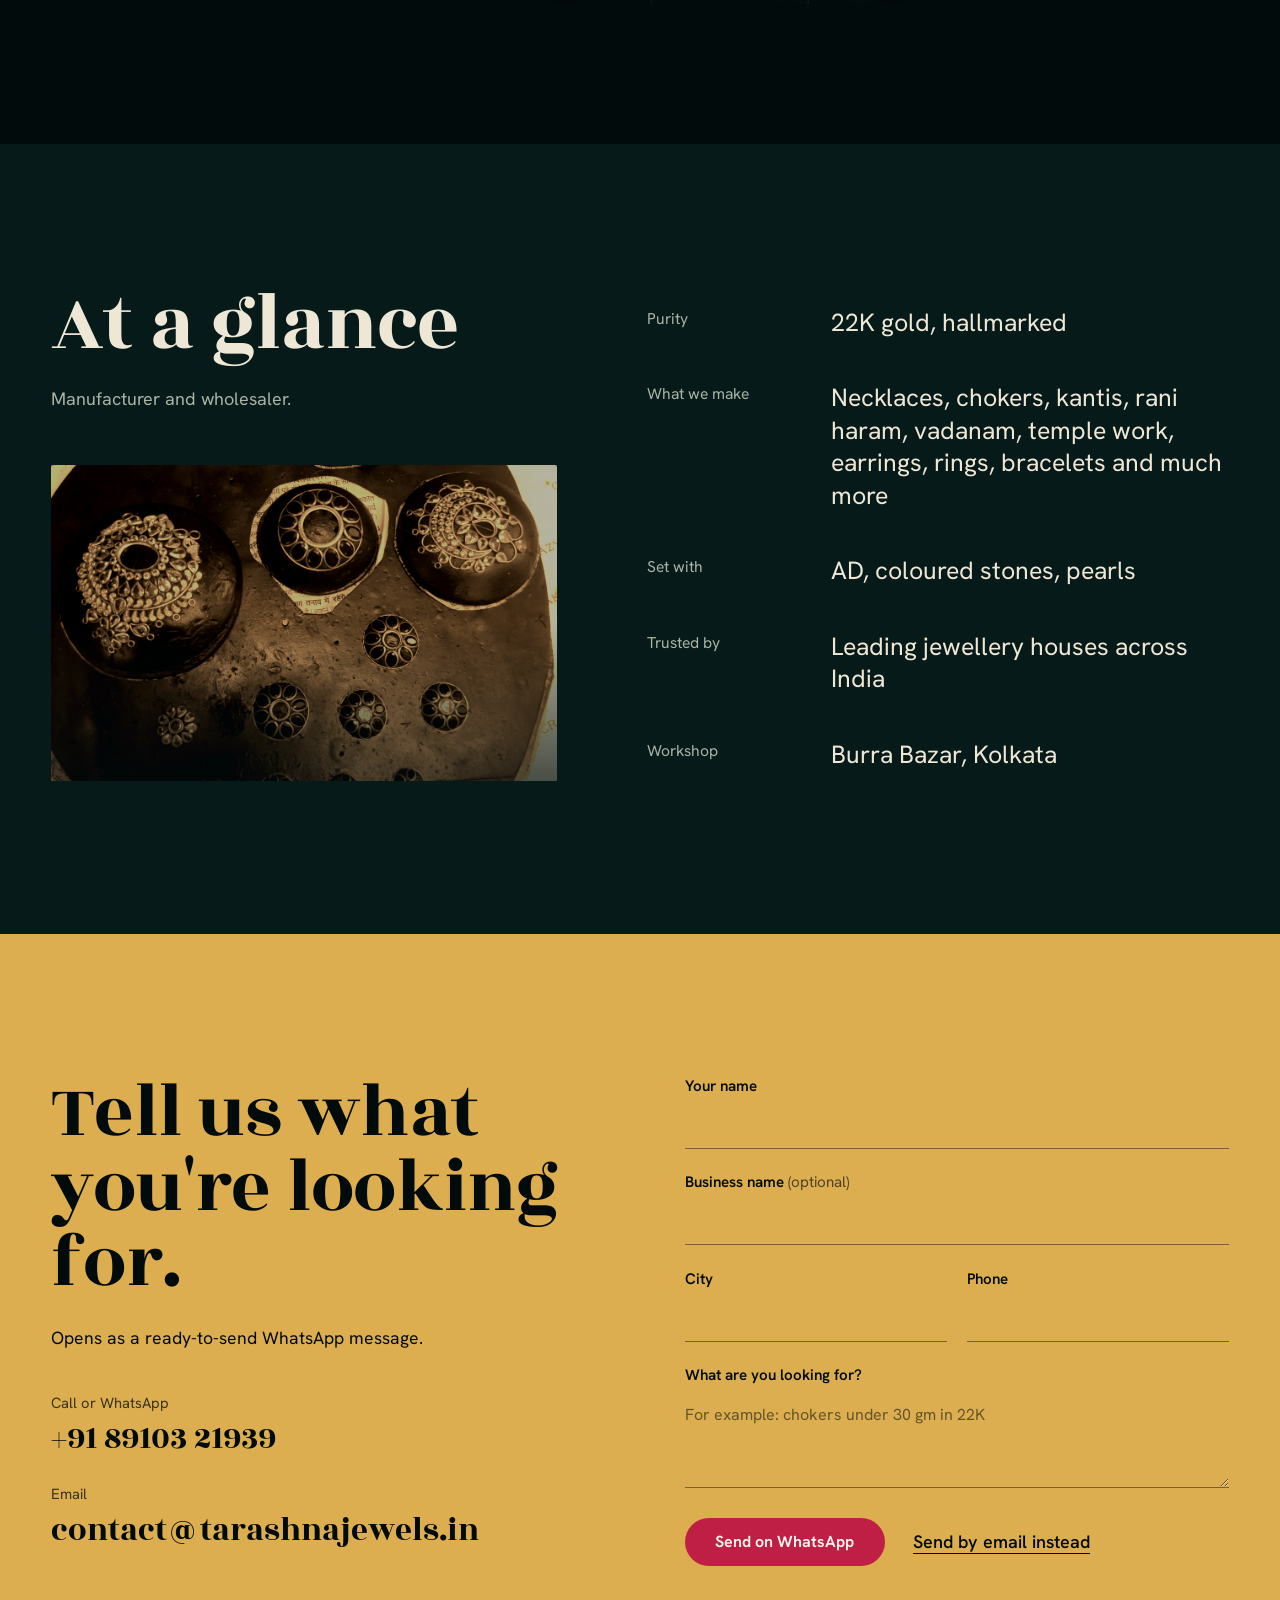
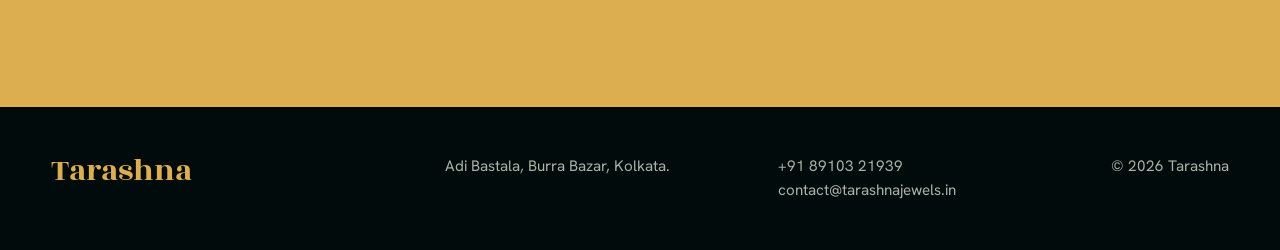
==== commit 8946fe6e: "Launch new Tarashna website Co-Authored-By: Claude Opus 5.5 <noreply@anthropic.com> Claude-Session: " ====
--- a/index.html
+++ b/index.html
@@ -1,629 +1,268 @@
 <!DOCTYPE html>
 <html lang="en">
 <head>
-    <meta charset="UTF-8">
-    <meta name="viewport" content="width=device-width, initial-scale=1.0">
-    <title>Tarashna Jewels - Exquisite Polki Jewelry</title>
-    <link href="https://cdnjs.cloudflare.com/ajax/libs/bootstrap/5.3.0/css/bootstrap.min.css" rel="stylesheet">
-    <link href="https://cdnjs.cloudflare.com/ajax/libs/font-awesome/6.4.0/css/all.min.css" rel="stylesheet">
-    <link href="https://fonts.googleapis.com/css2?family=Playfair+Display:wght@300;400;600;700&family=Inter:wght@300;400;500;600&display=swap" rel="stylesheet">
-    
-    <style>
-        :root {
-            --gold-primary: #D4AF37;
-            --gold-secondary: #B8860B;
-            --gold-light: #F5E6A3;
-            --dark-charcoal: #2C2C2C;
-            --warm-white: #FAF9F6;
-            --accent-rose: #D4A574;
-        }
-
-        * {
-            margin: 0;
-            padding: 0;
-            box-sizing: border-box;
-        }
-
-        body {
-            font-family: 'Inter', sans-serif;
-            background: var(--warm-white);
-            color: var(--dark-charcoal);
-            overflow-x: hidden;
-        }
-
-        .brand-font {
-            font-family: 'Playfair Display', serif;
-        }
-
-        /* Navbar */
-        .navbar {
-            background: rgba(255, 255, 255, 0.95) !important;
-            backdrop-filter: blur(10px);
-            box-shadow: 0 2px 20px rgba(0,0,0,0.1);
-            transition: all 0.3s ease;
-        }
-
-        .navbar-brand {
-            font-size: 2rem;
-            font-weight: 700;
-            background: linear-gradient(135deg, var(--gold-primary), var(--gold-secondary));
-            -webkit-background-clip: text;
-            -webkit-text-fill-color: transparent;
-            background-clip: text;
-        }
-
-        .nav-link {
-            font-weight: 500;
-            color: var(--dark-charcoal) !important;
-            transition: color 0.3s ease;
-            position: relative;
-        }
-
-        .nav-link::after {
-            content: '';
-            position: absolute;
-            bottom: -5px;
-            left: 50%;
-            width: 0;
-            height: 2px;
-            background: var(--gold-primary);
-            transition: all 0.3s ease;
-            transform: translateX(-50%);
-        }
-
-        .nav-link:hover::after {
-            width: 100%;
-        }
-
-        /* Hero Section */
-        .hero-section {
-            min-height: 100vh;
-            background: linear-gradient(135deg, #FAF9F6 0%, #F5F5DC 100%);
-            position: relative;
-            overflow: hidden;
-        }
-
-        .hero-content {
-            position: relative;
-            z-index: 2;
-        }
-
-        .hero-title {
-            font-size: clamp(2.5rem, 8vw, 5rem);
-            font-weight: 300;
-            line-height: 1.2;
-            margin-bottom: 1.5rem;
-            background: linear-gradient(135deg, var(--gold-primary), var(--accent-rose));
-            -webkit-background-clip: text;
-            -webkit-text-fill-color: transparent;
-            background-clip: text;
-        }
-
-        .hero-subtitle {
-            font-size: 1.2rem;
-            opacity: 0.8;
-            margin-bottom: 2rem;
-            font-weight: 300;
-        }
-
-        .btn-primary-custom {
-            background: linear-gradient(135deg, var(--gold-primary), var(--gold-secondary));
-            border: none;
-            padding: 12px 30px;
-            border-radius: 50px;
-            font-weight: 600;
-            text-transform: uppercase;
-            letter-spacing: 1px;
-            transition: all 0.3s ease;
-            box-shadow: 0 8px 25px rgba(212, 175, 55, 0.3);
-        }
-
-        .btn-primary-custom:hover {
-            transform: translateY(-3px);
-            box-shadow: 0 12px 35px rgba(212, 175, 55, 0.4);
-        }
-
-        .hero-image {
-            position: relative;
-            height: 600px;
-            border-radius: 20px;
-            overflow: hidden;
-            box-shadow: 0 20px 60px rgba(0,0,0,0.2);
-            transition: transform 0.3s ease;
-        }
-
-        .hero-image:hover {
-            transform: scale(1.02);
-        }
-
-        .hero-image img {
-            width: 100%;
-            height: 100%;
-            object-fit: cover;
-        }
-
-        /* Floating Elements */
-        .floating-element {
-            position: absolute;
-            opacity: 0.1;
-            animation: float 6s ease-in-out infinite;
-        }
-
-        .floating-element:nth-child(2) {
-            animation-delay: -2s;
-        }
-
-        .floating-element:nth-child(3) {
-            animation-delay: -4s;
-        }
-
-        @keyframes float {
-            0%, 100% { transform: translateY(0px) rotate(0deg); }
-            50% { transform: translateY(-20px) rotate(180deg); }
-        }
-
-        /* Features Section */
-        .features-section {
-            padding: 100px 0;
-            background: var(--warm-white);
-        }
-
-        .feature-card {
-            text-align: center;
-            padding: 2rem;
-            border-radius: 15px;
-            transition: all 0.3s ease;
-            height: 100%;
-            background: white;
-            box-shadow: 0 5px 20px rgba(0,0,0,0.05);
-        }
-
-        .feature-card:hover {
-            transform: translateY(-10px);
-            box-shadow: 0 20px 40px rgba(0,0,0,0.1);
-        }
-
-        .feature-icon {
-            width: 80px;
-            height: 80px;
-            background: linear-gradient(135deg, var(--gold-primary), var(--gold-secondary));
-            border-radius: 50%;
-            display: flex;
-            align-items: center;
-            justify-content: center;
-            margin: 0 auto 1.5rem;
-            font-size: 2rem;
-            color: white;
-        }
-
-        /* Collection Section */
-        .collection-section {
-            padding: 100px 0;
-            background: linear-gradient(135deg, #F8F8F8 0%, #EFEFEF 100%);
-        }
-
-        .collection-card {
-            border-radius: 20px;
-            overflow: hidden;
-            box-shadow: 0 10px 30px rgba(0,0,0,0.1);
-            transition: all 0.3s ease;
-            height: 400px;
-            position: relative;
-        }
-
-        .collection-card:hover {
-            transform: translateY(-5px);
-            box-shadow: 0 20px 50px rgba(0,0,0,0.15);
-        }
-
-        .collection-card img {
-            width: 100%;
-            height: 100%;
-            object-fit: cover;
-            transition: transform 0.3s ease;
-        }
-
-        .collection-card:hover img {
-            transform: scale(1.05);
-        }
-
-        .collection-overlay {
-            position: absolute;
-            bottom: 0;
-            left: 0;
-            right: 0;
-            background: linear-gradient(transparent, rgba(0,0,0,0.8));
-            color: white;
-            padding: 2rem;
-            transform: translateY(20px);
-            opacity: 0;
-            transition: all 0.3s ease;
-        }
-
-        .collection-card:hover .collection-overlay {
-            transform: translateY(0);
-            opacity: 1;
-        }
-
-        /* About Section */
-        .about-section {
-            padding: 100px 0;
-            background: var(--warm-white);
-        }
-
-        .about-image {
-            border-radius: 20px;
-            box-shadow: 0 20px 40px rgba(0,0,0,0.1);
-        }
-
-        /* Contact Section */
-        .contact-section {
-            padding: 100px 0;
-            background: var(--dark-charcoal);
-            color: var(--warm-white);
-        }
-
-        .contact-info {
-            background: rgba(255,255,255,0.05);
-            padding: 2rem;
-            border-radius: 15px;
-            backdrop-filter: blur(10px);
-        }
-
-        .contact-icon {
-            color: var(--gold-primary);
-            font-size: 1.5rem;
-            margin-right: 1rem;
-        }
-
-        /* Footer */
-        .footer {
-            background: #1a1a1a;
-            color: var(--warm-white);
-            padding: 2rem 0;
-            text-align: center;
-        }
-
-        .social-icons a {
-            color: var(--gold-primary);
-            font-size: 1.5rem;
-            margin: 0 15px;
-            transition: all 0.3s ease;
-        }
-
-        .social-icons a:hover {
-            color: var(--gold-secondary);
-            transform: translateY(-3px);
-        }
-
-        /* Animations */
-        .fade-in {
-            opacity: 0;
-            transform: translateY(30px);
-            animation: fadeIn 0.8s ease forwards;
-        }
-
-        @keyframes fadeIn {
-            to {
-                opacity: 1;
-                transform: translateY(0);
-            }
-        }
-
-        /* Responsive */
-        @media (max-width: 768px) {
-            .hero-section {
-                text-align: center;
-            }
-            
-            .hero-image {
-                height: 400px;
-                margin-top: 2rem;
-            }
-            
-            .collection-card {
-                height: 300px;
-                margin-bottom: 2rem;
-            }
-        }
-    </style>
+<meta charset="utf-8">
+<meta name="viewport" content="width=device-width, initial-scale=1, viewport-fit=cover">
+<title>Tarashna | Lightweight 22K hallmarked gold jewellery, Kolkata</title>
+<meta name="description" content="Tarashna makes lightweight 22K hallmarked gold jewellery in Kolkata: necklaces, chokers, kantis, temple work and earrings.">
+<meta name="theme-color" content="#020b0c">
+<link rel="canonical" href="https://tarashnajewels.in/">
+<meta property="og:type" content="website">
+<meta property="og:site_name" content="Tarashna">
+<meta property="og:title" content="Tarashna | Lightweight 22K hallmarked gold jewellery">
+<meta property="og:description" content="Rich to the eye. Light on the scale. Lightweight 22K hallmarked gold jewellery, made in Kolkata.">
+<meta property="og:url" content="https://tarashnajewels.in/">
+<meta property="og:image" content="https://tarashnajewels.in/img/og.jpg">
+<meta name="twitter:card" content="summary_large_image">
+<script>document.documentElement.classList.add("js")</script>
+<link rel="preload" href="fonts/rozha-one-latin-400-normal.woff2" as="font" type="font/woff2" crossorigin>
+<link rel="preload" href="fonts/hanken-grotesk-latin-wght-normal.woff2" as="font" type="font/woff2" crossorigin>
+<link rel="preload" href="img/p08.webp" as="image">
+<link rel="icon" href="data:image/svg+xml,%3Csvg xmlns='http://www.w3.org/2000/svg' viewBox='0 0 32 32'%3E%3Crect width='32' height='32' fill='%23020b0c'/%3E%3Crect x='9' y='9' width='14' height='14' fill='%23dcae4f' transform='rotate(45 16 16)'/%3E%3C/svg%3E">
+<link rel="stylesheet" href="css/style.css">
 </head>
 <body>
-    <!-- Navigation -->
-    <nav class="navbar navbar-expand-lg fixed-top">
-        <div class="container">
-            <a class="navbar-brand brand-font" href="#">Tarashna Jewels</a>
-            <button class="navbar-toggler" type="button" data-bs-toggle="collapse" data-bs-target="#navbarNav">
-                <span class="navbar-toggler-icon"></span>
-            </button>
-            <div class="collapse navbar-collapse" id="navbarNav">
-                <ul class="navbar-nav ms-auto">
-                    <li class="nav-item">
-                        <a class="nav-link" href="#home">Home</a>
-                    </li>
-                    <li class="nav-item">
-                        <a class="nav-link" href="#collection">Collection</a>
-                    </li>
-                    <li class="nav-item">
-                        <a class="nav-link" href="#about">About</a>
-                    </li>
-                    <li class="nav-item">
-                        <a class="nav-link" href="#contact">Contact</a>
-                    </li>
-                </ul>
-            </div>
-        </div>
-    </nav>
-
-    <!-- Hero Section -->
-    <section id="home" class="hero-section d-flex align-items-center">
-        <div class="floating-element" style="top: 10%; left: 10%; font-size: 3rem;">💎</div>
-        <div class="floating-element" style="top: 70%; right: 15%; font-size: 2rem;">✨</div>
-        <div class="floating-element" style="bottom: 20%; left: 20%; font-size: 2.5rem;">👑</div>
-        
-        <div class="container">
-            <div class="row align-items-center">
-                <div class="col-lg-6">
-                    <div class="hero-content fade-in">
-                        <h1 class="hero-title brand-font">Exquisite<br>Polki Jewelry</h1>
-                        <p class="hero-subtitle">Discover the timeless elegance of traditional craftsmanship with our handcrafted polki jewelry collection. Each piece tells a story of heritage and luxury.</p>
-                        <button class="btn btn-primary-custom btn-lg">
-                            <i class="fas fa-gem me-2"></i>Explore Collection
-                        </button>
-                    </div>
-                </div>
-                <div class="col-lg-6">
-                    <div class="hero-image fade-in">
-                        <img src="https://images.unsplash.com/photo-1515562141207-7a88fb7ce338?ixlib=rb-4.0.3&ixid=M3wxMjA3fDB8MHxwaG90by1wYWdlfHx8fGVufDB8fHx8fA%3D%3D&auto=format&fit=crop&w=2340&q=80" alt="Exquisite Polki Jewelry" class="img-fluid">
-                    </div>
-                </div>
-            </div>
-        </div>
-    </section>
-
-    <!-- Features Section -->
-    <section class="features-section">
-        <div class="container">
-            <div class="row text-center mb-5">
-                <div class="col-lg-8 mx-auto">
-                    <h2 class="brand-font mb-4" style="font-size: 2.5rem; color: var(--gold-primary);">Why Choose Tarashna Jewels</h2>
-                    <p class="lead">Experience the perfect blend of traditional artistry and contemporary elegance</p>
-                </div>
-            </div>
-            <div class="row">
-                <div class="col-lg-4 col-md-6 mb-4">
-                    <div class="feature-card">
-                        <div class="feature-icon">
-                            <i class="fas fa-certificate"></i>
-                        </div>
-                        <h4>Authentic Craftsmanship</h4>
-                        <p>Each piece is meticulously handcrafted by skilled artisans using traditional polki techniques passed down through generations.</p>
-                    </div>
-                </div>
-                <div class="col-lg-4 col-md-6 mb-4">
-                    <div class="feature-card">
-                        <div class="feature-icon">
-                            <i class="fas fa-gem"></i>
-                        </div>
-                        <h4>Premium Quality</h4>
-                        <p>We use only the finest uncut diamonds and precious metals to ensure every piece meets our exacting standards.</p>
-                    </div>
-                </div>
-                <div class="col-lg-4 col-md-6 mb-4">
-                    <div class="feature-card">
-                        <div class="feature-icon">
-                            <i class="fas fa-heart"></i>
-                        </div>
-                        <h4>Timeless Elegance</h4>
-                        <p>Our designs celebrate the rich heritage of Indian jewelry while maintaining a contemporary appeal for modern connoisseurs.</p>
-                    </div>
-                </div>
-            </div>
-        </div>
-    </section>
-
-    <!-- Collection Section -->
-    <section id="collection" class="collection-section">
-        <div class="container">
-            <div class="row text-center mb-5">
-                <div class="col-lg-8 mx-auto">
-                    <h2 class="brand-font mb-4" style="font-size: 2.5rem; color: var(--gold-primary);">Our Signature Collection</h2>
-                    <p class="lead">Explore our curated selection of polki masterpieces</p>
-                </div>
-            </div>
-            <div class="row">
-                <div class="col-lg-4 col-md-6 mb-4">
-                    <div class="collection-card">
-                        <img src="https://images.unsplash.com/photo-1605100804763-247f67b3557e?ixlib=rb-4.0.3&auto=format&fit=crop&w=1000&q=80" alt="Bridal Polki Sets">
-                        <div class="collection-overlay">
-                            <h4>Bridal Collection</h4>
-                            <p>Stunning bridal sets that make your special day unforgettable</p>
-                        </div>
-                    </div>
-                </div>
-                <div class="col-lg-4 col-md-6 mb-4">
-                    <div class="collection-card">
-                        <img src="https://images.unsplash.com/photo-1535632066927-ab7c9ab60908?ixlib=rb-4.0.3&auto=format&fit=crop&w=1000&q=80" alt="Statement Necklaces">
-                        <div class="collection-overlay">
-                            <h4>Statement Necklaces</h4>
-                            <p>Bold and beautiful necklaces that command attention</p>
-                        </div>
-                    </div>
-                </div>
-                <div class="col-lg-4 col-md-6 mb-4">
-                    <div class="collection-card">
-                        <img src="https://images.unsplash.com/photo-1611591437281-460bfbe1220a?ixlib=rb-4.0.3&auto=format&fit=crop&w=1000&q=80" alt="Elegant Earrings">
-                        <div class="collection-overlay">
-                            <h4>Elegant Earrings</h4>
-                            <p>Sophisticated earrings for every occasion</p>
-                        </div>
-                    </div>
-                </div>
-            </div>
-        </div>
-    </section>
-
-    <!-- About Section -->
-    <section id="about" class="about-section">
-        <div class="container">
-            <div class="row align-items-center">
-                <div class="col-lg-6 mb-4 mb-lg-0">
-                    <img src="https://images.unsplash.com/photo-1573408301185-9146fe634ad0?ixlib=rb-4.0.3&auto=format&fit=crop&w=1000&q=80" alt="About Tarashna Jewels" class="img-fluid about-image">
-                </div>
-                <div class="col-lg-6">
-                    <h2 class="brand-font mb-4" style="font-size: 2.5rem; color: var(--gold-primary);">Our Legacy</h2>
-                    <p class="lead mb-4">For over three generations, Tarashna Jewels has been synonymous with exceptional polki jewelry and uncompromising quality.</p>
-                    <p class="mb-4">Founded on the principles of traditional craftsmanship and artistic excellence, we have built our reputation by creating pieces that transcend time and trends. Our master craftsmen bring decades of experience to every creation, ensuring that each piece of jewelry is not just an accessory, but a work of art.</p>
-                    <div class="row">
-                        <div class="col-sm-6">
-                            <div class="d-flex align-items-center mb-3">
-                                <i class="fas fa-medal text-warning me-3 fs-4"></i>
-                                <div>
-                                    <h5 class="mb-0">50+ Years</h5>
-                                    <small class="text-muted">Of Excellence</small>
-                                </div>
-                            </div>
-                        </div>
-                        <div class="col-sm-6">
-                            <div class="d-flex align-items-center mb-3">
-                                <i class="fas fa-users text-warning me-3 fs-4"></i>
-                                <div>
-                                    <h5 class="mb-0">10,000+</h5>
-                                    <small class="text-muted">Happy Customers</small>
-                                </div>
-                            </div>
-                        </div>
-                    </div>
-                </div>
-            </div>
-        </div>
-    </section>
-
-    <!-- Contact Section -->
-    <section id="contact" class="contact-section">
-        <div class="container">
-            <div class="row text-center mb-5">
-                <div class="col-lg-8 mx-auto">
-                    <h2 class="brand-font mb-4" style="font-size: 2.5rem; color: var(--gold-primary);">Get In Touch</h2>
-                    <p class="lead">Visit our showroom or contact us to explore our exquisite collection</p>
-                </div>
-            </div>
-            <div class="row">
-                <div class="col-lg-4 mb-4">
-                    <div class="contact-info">
-                        <i class="fas fa-map-marker-alt contact-icon"></i>
-                        <h5>Visit Our Showroom</h5>
-                        <p>123 Jewelry District<br>Mumbai, Maharashtra 400001<br>India</p>
-                    </div>
-                </div>
-                <div class="col-lg-4 mb-4">
-                    <div class="contact-info">
-                        <i class="fas fa-phone contact-icon"></i>
-                        <h5>Call Us</h5>
-                        <p>+91 98765 43210<br>+91 98765 43211<br>Mon-Sat: 10AM-8PM</p>
-                    </div>
-                </div>
-                <div class="col-lg-4 mb-4">
-                    <div class="contact-info">
-                        <i class="fas fa-envelope contact-icon"></i>
-                        <h5>Email Us</h5>
-                        <p>info@tarashnajewels.com<br>orders@tarashnajewels.com<br>We'll respond within 24 hours</p>
-                    </div>
-                </div>
-            </div>
-        </div>
-    </section>
-
-    <!-- Footer -->
-    <footer class="footer">
-        <div class="container">
-            <div class="row">
-                <div class="col-md-6">
-                    <h5 class="brand-font" style="color: var(--gold-primary);">Tarashna Jewels</h5>
-                    <p class="mb-0">Crafting timeless elegance since 1970</p>
-                </div>
-                <div class="col-md-6 text-md-end">
-                    <div class="social-icons">
-                        <a href="#"><i class="fab fa-facebook"></i></a>
-                        <a href="#"><i class="fab fa-instagram"></i></a>
-                        <a href="#"><i class="fab fa-twitter"></i></a>
-                        <a href="#"><i class="fab fa-whatsapp"></i></a>
-                    </div>
-                </div>
-            </div>
-            <hr style="border-color: var(--gold-primary); margin: 1rem 0;">
-            <div class="text-center">
-                <p class="mb-0">&copy; 2025 Tarashna Jewels. All rights reserved.</p>
-            </div>
-        </div>
-    </footer>
-
-    <!-- Bootstrap JS -->
-    <script src="https://cdnjs.cloudflare.com/ajax/libs/bootstrap/5.3.0/js/bootstrap.bundle.min.js"></script>
-    
-    <script>
-        // Smooth scrolling for navigation links
-        document.querySelectorAll('a[href^="#"]').forEach(anchor => {
-            anchor.addEventListener('click', function (e) {
-                e.preventDefault();
-                const target = document.querySelector(this.getAttribute('href'));
-                if (target) {
-                    target.scrollIntoView({
-                        behavior: 'smooth',
-                        block: 'start'
-                    });
-                }
-            });
-        });
-
-        // Navbar background change on scroll
-        window.addEventListener('scroll', function() {
-            const navbar = document.querySelector('.navbar');
-            if (window.scrollY > 50) {
-                navbar.style.background = 'rgba(255, 255, 255, 0.98)';
-            } else {
-                navbar.style.background = 'rgba(255, 255, 255, 0.95)';
-            }
-        });
-
-        // Fade in animation on scroll
-        const observerOptions = {
-            threshold: 0.1,
-            rootMargin: '0px 0px -50px 0px'
-        };
-
-        const observer = new IntersectionObserver(function(entries) {
-            entries.forEach(entry => {
-                if (entry.isIntersecting) {
-                    entry.target.style.opacity = '1';
-                    entry.target.style.transform = 'translateY(0)';
-                }
-            });
-        }, observerOptions);
-
-        // Observe all elements with fade-in class
-        document.querySelectorAll('.fade-in').forEach(el => {
-            observer.observe(el);
-        });
-
-        // Add hover effect to collection cards
-        document.querySelectorAll('.collection-card').forEach(card => {
-            card.addEventListener('mouseenter', function() {
-                this.style.transform = 'translateY(-10px) scale(1.02)';
-            });
-            
-            card.addEventListener('mouseleave', function() {
-                this.style.transform = 'translateY(0) scale(1)';
-            });
-        });
-
-        // Add click effect to CTA button
-        document.querySelector('.btn-primary-custom').addEventListener('click', function() {
-            // Scroll to collection section
-            document.getElementById('collection').scrollIntoView({
-                behavior: 'smooth'
-            });
-        });
-    </script>
+
+<div class="loader" aria-hidden="true">
+  <div class="loader-inner">
+    <svg class="loader-ring" viewBox="0 0 320 320"></svg>
+    <div class="loader-core">
+      <p class="loader-brand">Tarashna</p>
+      <p class="loader-note">Setting the stones</p>
+    </div>
+  </div>
+</div>
+
+<canvas class="cur-trail" aria-hidden="true"></canvas>
+<div class="cur-ring" aria-hidden="true"><div class="cur-lens"></div></div>
+<div class="cur-gem" aria-hidden="true"></div>
+
+<a class="skip" href="#main">Skip to content</a>
+
+<header class="nav">
+  <a class="nav-brand" href="#top" aria-label="Tarashna, back to top">Tarashna</a>
+  <nav class="nav-links" aria-label="Sections">
+    <a href="#range">Collection</a>
+    <a href="#making">Making</a>
+    <a href="#trade">About</a>
+  </nav>
+  <a class="btn btn-small magnetic" href="#enquire">Enquire</a>
+</header>
+
+<main id="main">
+
+<section class="hero" id="top">
+  <canvas class="hero-dust" aria-hidden="true"></canvas>
+  <div class="hero-stage">
+    <div class="hero-piece" data-open="8" data-loupe="img/p08.webp">
+      <img src="img/p08.webp" width="1254" height="1254" alt="Gold temple necklace with a Lakshmi pendant, red and white stones, pearls and green bead drops, shown on a green velvet bust">
+      <div class="hero-light"></div>
+    </div>
+  </div>
+  <div class="scale" aria-label="This necklace weighs 25 grams net">
+    <p class="scale-label">This necklace weighs</p>
+    <p class="scale-read"><span class="scale-num">25.00</span><span class="scale-unit">gm net</span></p>
+  </div>
+  <div class="hero-copy wrap">
+    <h1 class="hero-title">
+      <span class="line">Rich to</span>
+      <span class="line">the eye.</span>
+      <span class="line">Light on</span>
+      <span class="line">the scale.</span>
+    </h1>
+    <div class="hero-lede">
+      <p>Lightweight 22K hallmarked gold jewellery, made in Kolkata.</p>
+      <div class="hero-cta">
+        <a class="btn magnetic" href="#enquire">Send an enquiry</a>
+        <a class="link" href="#range">See the collection</a>
+      </div>
+    </div>
+  </div>
+</section>
+
+<section class="range" id="range">
+  <div class="range-pin">
+    <div class="range-head wrap">
+      <h2 class="h2">The collection</h2>
+    </div>
+    <div class="range-view">
+      <div class="range-track"></div>
+    </div>
+    <div class="range-bar" aria-hidden="true"><span></span></div>
+  </div>
+</section>
+
+<section class="bench" aria-labelledby="bench-title">
+  <figure class="kar bench-img">
+    <img src="https://upload.wikimedia.org/wikipedia/commons/thumb/c/c9/Tools_of_a_traditional_goldsmith%2C_Goa%2C_India.jpg/1280px-Tools_of_a_traditional_goldsmith%2C_Goa%2C_India.jpg" alt="A goldsmith's drawer of punches, hammers and hand tools" loading="lazy" decoding="async">
+  </figure>
+  <div class="wrap bench-copy">
+    <h2 class="h2" id="bench-title">We make it. We don't trade it.</h2>
+    <p>Built, set and finished by our own karigars.</p>
+  </div>
+</section>
+
+<section class="anatomy sec" id="anatomy">
+  <div class="wrap">
+    <div class="anatomy-head">
+      <h2 class="h2">Where the gold goes, and where it doesn't.</h2>
+    </div>
+    <div class="anatomy-stage">
+      <svg class="anatomy-lines" aria-hidden="true"></svg>
+      <ol class="notes notes-l">
+        <li class="note" data-pt="1"><span class="note-n">1</span><div><strong>Open setting</strong><p>No gold sheet behind the stone.</p></div></li>
+        <li class="note" data-pt="3"><span class="note-n">3</span><div><strong>Coloured stones</strong><p>Depth of colour, not gold.</p></div></li>
+      </ol>
+      <div class="anatomy-piece" data-open="23" data-loupe="img/p23.webp">
+        <img src="img/p23.webp" width="1254" height="1254" alt="Temple necklace with rows of red stones and pearls, green and gold mango drops and a Lakshmi pendant" loading="lazy" decoding="async">
+        <span class="pt" data-pt="1" style="--x:29%;--y:41%">1</span>
+        <span class="pt" data-pt="2" style="--x:70%;--y:43%">2</span>
+        <span class="pt" data-pt="3" style="--x:31%;--y:61%">3</span>
+        <span class="pt" data-pt="4" style="--x:54%;--y:76%">4</span>
+      </div>
+      <ol class="notes notes-r">
+        <li class="note" data-pt="2"><span class="note-n">2</span><div><strong>Pearls and AD stones</strong><p>Richness without added weight.</p></div></li>
+        <li class="note" data-pt="4"><span class="note-n">4</span><div><strong>29 gm net</strong><p>Weighed before it leaves us.</p></div></li>
+      </ol>
+    </div>
+  </div>
+</section>
+
+<section class="guess sec" id="guess">
+  <div class="wrap guess-grid">
+    <div class="guess-visual" data-open="12" data-loupe="img/p12.webp">
+      <img class="guess-img" src="img/p12-m.webp" width="720" height="720" alt="Necklace to estimate" loading="lazy">
+    </div>
+    <div class="guess-panel">
+      <h2 class="h2">Guess the weight.</h2>
+      <p class="guess-help">Set your estimate, then weigh it.</p>
+      <p class="guess-read"><span class="guess-num">40</span><span class="guess-unit">gm</span></p>
+      <label class="sr" for="guess-range">Your estimate in grams</label>
+      <input id="guess-range" class="guess-range" type="range" min="5" max="100" step="1" value="40">
+      <div class="guess-ticks" aria-hidden="true"><span>5</span><span>25</span><span>50</span><span>75</span><span>100</span></div>
+      <div class="guess-actions">
+        <button class="btn btn-gold magnetic guess-go" type="button">Weigh it</button>
+        <button class="link guess-next" type="button" hidden>Try another piece</button>
+      </div>
+      <p class="guess-verdict" aria-live="polite"></p>
+    </div>
+  </div>
+</section>
+
+<div class="band" aria-hidden="true">
+  <div class="band-row band-row-a"><span>Necklaces</span><i></i><span>Chokers</span><i></i><span>Kantis</span><i></i><span>Temple jewellery</span><i></i><span>Earrings</span><i></i><span>Necklaces</span><i></i><span>Chokers</span><i></i><span>Kantis</span><i></i></div>
+  <div class="band-row band-row-b"><span>AD stones</span><i></i><span>Coloured stones</span><i></i><span>Pearls</span><i></i><span>Open setting</span><i></i><span>22K hallmarked</span><i></i><span>AD stones</span><i></i><span>Coloured stones</span><i></i><span>Pearls</span><i></i></div>
+</div>
+
+<section class="making sec" id="making">
+  <div class="wrap making-grid">
+    <div class="making-head">
+      <h2 class="h2">How a piece is made</h2>
+    </div>
+    <ol class="steps">
+      <li class="step">
+        <span class="step-n">1</span>
+        <figure class="kar"><img src="https://upload.wikimedia.org/wikipedia/commons/thumb/4/47/Pouring_gold.jpg/1280px-Pouring_gold.jpg" alt="Molten gold being poured from a crucible" loading="lazy" decoding="async"></figure>
+        <div class="step-body"><h3>Alloy and melt</h3><p>Alloyed to 22K.</p></div>
+      </li>
+      <li class="step">
+        <span class="step-n">2</span>
+        <figure class="kar"><img src="https://upload.wikimedia.org/wikipedia/commons/thumb/3/31/Traditional_goldsmith_at_work_in_Margao%2C_Goa%2C_India.jpg/1280px-Traditional_goldsmith_at_work_in_Margao%2C_Goa%2C_India.jpg" alt="A goldsmith shaping gold at his bench" loading="lazy" decoding="async"></figure>
+        <div class="step-body"><h3>Draw and form</h3><p>Drawn fine, shaped into frames.</p></div>
+      </li>
+      <li class="step">
+        <span class="step-n">3</span>
+        <figure class="kar"><img src="https://upload.wikimedia.org/wikipedia/commons/thumb/8/8f/Traditional_goldsmith_engraving_a_ring%2C_Goa%2C_India.jpg/1280px-Traditional_goldsmith_engraving_a_ring%2C_Goa%2C_India.jpg" alt="A goldsmith's hands working a small piece at the bench" loading="lazy" decoding="async"></figure>
+        <div class="step-body"><h3>Build by hand</h3><p>Every motif soldered at the bench.</p></div>
+      </li>
+      <li class="step">
+        <span class="step-n">4</span>
+        <figure class="kar kar-real"><img src="img/setting-necklace.webp" width="1200" height="900" alt="A necklace held on lac at our bench while its stones are set" loading="lazy" decoding="async"></figure>
+        <div class="step-body"><h3>Set the stones</h3><p>Set by hand, one stone at a time.</p></div>
+      </li>
+      <li class="step">
+        <span class="step-n">5</span>
+        <figure class="kar kar-own kar-sq"><img src="img/finish-product.webp" width="1254" height="1254" alt="The finished necklace on a velvet bust, set with red and green stones, pearls and a large pendant" loading="lazy" decoding="async"></figure>
+        <div class="step-body"><h3>Finish, weigh, hallmark</h3><p>Polished, weighed, hallmarked.</p></div>
+      </li>
+    </ol>
+  </div>
+</section>
+
+<section class="trade sec" id="trade">
+  <div class="wrap trade-grid">
+    <div class="trade-head">
+      <h2 class="h2">At a glance</h2>
+      <p>Manufacturer and wholesaler.</p>
+      <figure class="kar kar-real trade-img"><img src="img/setting-bench.webp" width="1200" height="750" alt="Earring tops and studs on lac at our bench, part way through stone setting" loading="lazy" decoding="async"></figure>
+    </div>
+    <dl class="spec">
+      <div class="spec-row"><dt>Purity</dt><dd>22K gold, hallmarked</dd></div>
+      <div class="spec-row"><dt>What we make</dt><dd>Necklaces, chokers, kantis, rani haram, vadanam, temple work, earrings, rings, bracelets and much more</dd></div>
+      <div class="spec-row"><dt>Set with</dt><dd>AD, coloured stones, pearls</dd></div>
+      <div class="spec-row"><dt>Trusted by</dt><dd>Leading jewellery houses across India</dd></div>
+      <div class="spec-row"><dt>Workshop</dt><dd>Burra Bazar, Kolkata</dd></div>
+    </dl>
+  </div>
+</section>
+
+<section class="enquire sec" id="enquire">
+  <div class="wrap enquire-grid">
+    <div class="enquire-head">
+      <h2 class="h1b">Tell us what you're looking for.</h2>
+      <p>Opens as a ready-to-send WhatsApp message.</p>
+      <ul class="direct">
+        <li><span>Call or WhatsApp</span><a href="tel:+918910321939">+91 89103 21939</a></li>
+        <li><span>Email</span><a href="mailto:contact@tarashnajewels.in">contact@tarashnajewels.in</a></li>
+      </ul>
+    </div>
+    <form class="form" novalidate>
+      <div class="field"><label for="f-name">Your name</label><input id="f-name" name="name" autocomplete="name" required></div>
+      <div class="field"><label for="f-company">Business name <span class="opt">(optional)</span></label><input id="f-company" name="company" autocomplete="organization"></div>
+      <div class="field field-half"><label for="f-city">City</label><input id="f-city" name="city" autocomplete="address-level2"></div>
+      <div class="field field-half"><label for="f-phone">Phone</label><input id="f-phone" name="phone" type="tel" inputmode="tel" autocomplete="tel"></div>
+      <div class="field"><label for="f-need">What are you looking for?</label><textarea id="f-need" name="need" rows="3" placeholder="For example: chokers under 30 gm in 22K"></textarea></div>
+      <p class="form-error" role="alert" hidden>Add your name so we know who is asking.</p>
+      <div class="form-actions">
+        <button class="btn magnetic" type="submit">Send on WhatsApp</button>
+        <button class="link form-mail" type="button">Send by email instead</button>
+      </div>
+    </form>
+  </div>
+</section>
+
+</main>
+
+<footer class="foot">
+  <div class="wrap foot-grid">
+    <p class="foot-brand">Tarashna</p>
+    <p>Adi Bastala, Burra Bazar, Kolkata.</p>
+    <p><a href="tel:+918910321939">+91 89103 21939</a><br><a href="mailto:contact@tarashnajewels.in">contact@tarashnajewels.in</a></p>
+    <p class="foot-legal">© 2026 Tarashna</p>
+  </div>
+</footer>
+
+<nav class="dock" aria-label="Quick contact">
+  <a href="tel:+918910321939">Call</a>
+  <a href="https://wa.me/918910321939" target="_blank" rel="noopener">WhatsApp</a>
+  <a class="dock-main" href="#enquire">Send enquiry</a>
+</nav>
+
+<dialog class="lightbox" aria-label="Piece detail">
+  <button class="lightbox-close" type="button">Close</button>
+  <div class="lightbox-stage">
+    <img class="lightbox-img" src="" alt="">
+  </div>
+  <div class="lightbox-meta">
+    <p class="lightbox-wt"></p>
+    <a class="btn btn-small lightbox-ask" href="#enquire">Ask about this piece</a>
+  </div>
+</dialog>
+
+<script src="vendor/gsap.min.js"></script>
+<script src="vendor/ScrollTrigger.min.js"></script>
+<script src="vendor/SplitText.min.js"></script>
+<script src="vendor/lenis.min.js"></script>
+<script src="js/main.js"></script>
 </body>
 </html>
--- a/css/style.css
+++ b/css/style.css
@@ -0,0 +1,340 @@
+/* Tarashna. Palette comes from the catalogue photographs: velvet, gold, pearl, and kemp ruby as the one action colour. */
+@font-face{font-family:"Rozha One";src:url("../fonts/rozha-one-latin-400-normal.woff2") format("woff2");font-weight:400;font-display:swap}
+@font-face{font-family:"Hanken Grotesk";src:url("../fonts/hanken-grotesk-latin-wght-normal.woff2") format("woff2");font-weight:100 900;font-display:swap}
+
+:root{
+  --velvet-0:#020b0c;
+  --velvet-1:#061a19;
+  --velvet-2:#0e3a35;
+  --gold:#dcae4f;
+  --gold-deep:#9c7026;
+  --pearl:#efe7d6;
+  --pearl-dim:#a9b3a6;
+  --ruby:#c01f45;        /* action colour: enquiry buttons only */
+  --ruby-hi:#d9305a;
+  --display:"Rozha One","Bodoni 72","Didot",Georgia,serif;
+  --text:"Hanken Grotesk",system-ui,-apple-system,"Segoe UI",sans-serif;
+  --gut:clamp(1.25rem,4vw,3.5rem);
+  --ease-out:cubic-bezier(.23,1,.32,1);
+  --ease-in-out:cubic-bezier(.77,0,.175,1);
+}
+
+*,*::before,*::after{box-sizing:border-box}
+html{-webkit-text-size-adjust:100%}
+body{margin:0;background:var(--velvet-0);color:var(--pearl);font-family:var(--text);font-size:clamp(1rem,.95rem + .25vw,1.125rem);line-height:1.55;-webkit-font-smoothing:antialiased;overflow-x:hidden}
+img{display:block;max-width:100%;height:auto}
+a{color:inherit;text-decoration:none}
+button{font:inherit;color:inherit;background:none;border:0;padding:0;cursor:pointer}
+p{margin:0}
+ol,ul{margin:0;padding:0;list-style:none}
+[hidden]{display:none!important}
+h1,h2,h3{margin:0;font-family:var(--display);font-weight:400;line-height:.98;letter-spacing:-.01em}
+:focus-visible{outline:2px solid var(--gold);outline-offset:4px;border-radius:2px}
+::selection{background:var(--gold);color:var(--velvet-0)}
+.sr{position:absolute;width:1px;height:1px;overflow:hidden;clip-path:inset(50%)}
+.skip{position:fixed;left:1rem;top:-4rem;z-index:400;background:var(--gold);color:var(--velvet-0);padding:.6rem 1rem;border-radius:999px}
+.skip:focus{top:1rem}
+.only-fine{display:none}
+
+.wrap{width:min(1360px,100% - 2*var(--gut));margin-inline:auto}
+.sec{padding-block:clamp(4.5rem,11vw,10rem)}
+.h2{font-size:clamp(2.4rem,6.4vw,5.6rem)}
+.h1b{font-size:clamp(2.4rem,6vw,5.4rem)}
+
+/* cursor: a jeweller's loupe -------------------------------------------- */
+.cur-ring,.cur-gem,.cur-trail{position:fixed;left:0;top:0;pointer-events:none;opacity:0}
+.cur-trail{width:100%;height:100%;z-index:298;opacity:1;display:none}
+.cur-ring{z-index:300;width:40px;height:40px;border:1px solid var(--gold);border-radius:20px;overflow:hidden;transition:opacity .3s,background-color .3s,box-shadow .3s}
+.cur-gem{z-index:301;width:9px;height:9px;background:var(--gold);transition:opacity .2s}
+.cur-lens{position:absolute;inset:0;background-repeat:no-repeat;background-color:var(--velvet-0);opacity:0;transition:opacity .2s}
+.cur-ring.is-stick{background:rgba(220,174,79,.12)}
+.cur-ring.is-lens{border-width:1.5px;box-shadow:0 22px 60px rgba(0,0,0,.6)}
+.cur-ring.is-lens .cur-lens{opacity:1}
+html.cursor-on .cur-ring,html.cursor-on .cur-gem{opacity:1}
+html.cursor-on .cur-gem.is-off{opacity:0}
+html.has-cursor .cur-trail{display:block}
+html.has-cursor,html.has-cursor a,html.has-cursor button,html.has-cursor [data-open],html.has-cursor label{cursor:none}
+
+/* loader ----------------------------------------------------------------- */
+.loader{position:fixed;inset:0;z-index:350;background:var(--velvet-1);display:none;place-items:center}
+html.js .loader{display:grid}
+.loader-inner{position:relative;width:min(70vw,340px);aspect-ratio:1}
+.loader-ring{position:absolute;inset:0;width:100%;height:100%;overflow:visible}
+.loader-ring rect{fill:transparent;stroke:var(--gold-deep);stroke-width:1}
+.loader-core{position:absolute;inset:0;display:grid;place-content:center;text-align:center;gap:.4rem}
+.loader-brand{font-family:var(--display);font-size:clamp(2rem,7vw,2.9rem);color:var(--pearl);line-height:1;overflow:hidden}
+.loader-note{color:var(--pearl-dim);font-size:.92rem}
+
+/* buttons ---------------------------------------------------------------- */
+.btn{display:inline-flex;align-items:center;justify-content:center;min-height:48px;padding:.9em 1.9em;border-radius:999px;background:var(--ruby);color:#fff7ee;font-weight:650;font-size:1rem;line-height:1;white-space:nowrap;transition:background-color .25s,scale .16s var(--ease-out)}
+.btn:hover{background:var(--ruby-hi)}
+.btn:active{scale:.97}
+.btn-small{min-height:44px;padding:.7em 1.4em;font-size:.94rem}
+.btn-gold{background:var(--gold);color:var(--velvet-0)}
+.btn-gold:hover{background:var(--pearl)}
+.link{position:relative;display:inline-flex;align-items:center;min-height:44px;font-weight:550;color:var(--pearl)}
+.link::after{content:"";position:absolute;left:0;right:0;bottom:.55em;height:1px;background:var(--gold);transform-origin:left;transition:transform .45s var(--ease-out)}
+.link:hover::after{transform:scaleX(.35)}
+
+/* nav -------------------------------------------------------------------- */
+.nav{position:fixed;inset:0 0 auto 0;z-index:100;display:flex;align-items:center;gap:2rem;padding:.8rem var(--gut);transition:transform .5s var(--ease-out),background-color .4s}
+.nav.is-hidden{transform:translateY(-110%)}
+.nav.is-solid{background:rgba(2,11,12,.84);backdrop-filter:blur(14px);-webkit-backdrop-filter:blur(14px)}
+.nav-brand{font-family:var(--display);font-size:1.55rem;color:var(--gold);margin-right:auto;line-height:1;padding-block:.6rem}
+.nav-links{display:flex;gap:2rem;font-size:.98rem}
+.nav-links a{opacity:.82;padding:.6rem .2rem;transition:opacity .2s}
+.nav-links a:hover{opacity:1}
+
+/* hero ------------------------------------------------------------------- */
+.hero{position:relative;min-height:100svh;display:flex;align-items:flex-end;padding-block:6.5rem clamp(2rem,5vw,4rem);overflow:hidden;isolation:isolate}
+.hero-dust{position:absolute;inset:0;width:100%;height:100%;z-index:-1}
+.hero-stage{position:absolute;right:max(-4vw,-3rem);top:50%;width:min(64vw,92svh);aspect-ratio:1;transform:translateY(-52%);perspective:1400px;z-index:-1}
+.hero-piece{position:relative;width:100%;height:100%;transform-style:preserve-3d;will-change:transform;-webkit-mask-image:radial-gradient(closest-side,#000 62%,transparent 100%);mask-image:radial-gradient(closest-side,#000 62%,transparent 100%)}
+.hero-piece img{width:100%;height:100%;object-fit:cover}
+.hero-light{position:absolute;inset:0;background:radial-gradient(22% 22% at var(--mx,62%) var(--my,58%),rgba(255,236,190,.55),transparent 100%);mix-blend-mode:soft-light;opacity:0;transition:opacity .5s}
+.hero:hover .hero-light{opacity:1}
+.hero-copy{position:relative}
+.hero-title{font-size:clamp(3rem,min(9vw,14.5svh),10rem);line-height:.95}
+.hero-title .line{display:block;overflow:hidden;white-space:nowrap;padding-block:.06em .16em;margin-block:-.06em -.16em}
+.hero-lede{max-width:34rem;margin-top:clamp(1.5rem,3vw,2.75rem)}
+.hero-lede p{font-size:clamp(1.05rem,1rem + .4vw,1.3rem)}
+.hero-cta{display:flex;align-items:center;gap:1.75rem;margin-top:1.5rem;flex-wrap:wrap}
+.scale{position:absolute;right:max(var(--gut),calc((100vw - 1360px)/2));bottom:clamp(2rem,5vw,4rem);text-align:right}
+.scale-label{color:var(--pearl-dim);font-size:.95rem}
+.scale-read{font-family:var(--display);font-size:clamp(3rem,6.5vw,6.5rem);line-height:1;color:var(--gold);font-variant-numeric:tabular-nums}
+.scale-unit{font-family:var(--text);font-size:.95rem;font-weight:600;margin-left:.6em;color:var(--pearl)}
+
+/* range ------------------------------------------------------------------ */
+.range{position:relative}
+.range-pin{height:100svh;display:flex;flex-direction:column;padding-block:5.25rem 1.5rem;overflow:hidden}
+.range-head{display:grid;grid-template-columns:auto minmax(0,32rem);align-items:end;gap:clamp(1.5rem,5vw,5rem)}
+.range-sub{color:var(--pearl-dim)}
+.range-view{flex:1;min-height:0;display:flex;align-items:center}
+.range-track{display:flex;align-items:center;gap:clamp(1rem,2.2vw,2.5rem);padding-inline:var(--gut);will-change:transform}
+.piece{--card:min(54svh,34vw);position:relative;flex:none;width:var(--card);text-align:left;display:block}
+.piece:nth-child(3n+2){--card:min(42svh,26vw);align-self:flex-end;margin-bottom:2svh}
+.piece:nth-child(3n){--card:min(48svh,30vw);align-self:flex-start;margin-top:1svh}
+.piece-img{display:block;aspect-ratio:1;overflow:hidden;border-radius:2px;background:var(--velvet-1)}
+.piece-img img{width:100%;height:100%;object-fit:cover;transition:transform .9s var(--ease-out)}
+.piece:hover .piece-img img,.piece:focus-visible .piece-img img{transform:scale(1.03)}
+.piece-wt{display:block;margin-top:.6rem;font-family:var(--display);font-size:1.6rem;color:var(--gold);line-height:1;min-height:1.6rem;font-variant-numeric:tabular-nums}
+.piece-wt small{font-family:var(--text);font-size:.85rem;font-weight:600;color:var(--pearl);margin-left:.35em}
+.range-end{flex:none;width:min(80vw,30rem);padding-left:clamp(1rem,4vw,4rem)}
+.range-end p{font-family:var(--display);font-size:clamp(1.8rem,3.4vw,3rem);line-height:1.08;margin-bottom:1.5rem}
+.range-bar{height:2px;margin-inline:var(--gut);background:rgba(239,231,214,.14)}
+.range-bar span{display:block;height:100%;background:var(--gold);transform-origin:left;transform:scaleX(0)}
+
+/* karigari photographs: one gold-toned treatment so every source reads as one set */
+.kar{position:relative;margin:0;overflow:hidden;border-radius:2px;background:linear-gradient(135deg,var(--velvet-2),var(--velvet-1))}
+.kar img{width:100%;height:100%;object-fit:cover;filter:grayscale(1) sepia(.78) saturate(1.9) hue-rotate(-10deg) brightness(.66) contrast(1.28)}
+.kar::before{content:"";position:absolute;inset:0;z-index:1;background:linear-gradient(180deg,rgba(2,11,12,0) 50%,rgba(2,11,12,.6));pointer-events:none}
+.kar-own img{filter:none}
+
+/* bench ------------------------------------------------------------------ */
+.bench{position:relative;min-height:min(88svh,56rem);display:flex;align-items:flex-end;overflow:hidden;isolation:isolate}
+.bench-img{position:absolute;inset:0;z-index:-1;border-radius:0}
+.bench-img img{height:118%;margin-top:-9%}
+.bench-img::before{background:linear-gradient(180deg,var(--velvet-0) 0%,rgba(2,11,12,.25) 28%,rgba(2,11,12,.55) 62%,var(--velvet-0) 100%)}
+.bench-copy{padding-block:clamp(4rem,9vw,8rem)}
+.bench-copy .h2{max-width:13ch}
+.bench-copy p{margin-top:1.5rem;max-width:34rem;font-size:clamp(1.05rem,1rem + .4vw,1.3rem)}
+
+/* anatomy ---------------------------------------------------------------- */
+.anatomy-head{display:grid;grid-template-columns:minmax(0,1.5fr) minmax(0,1fr);gap:clamp(1.5rem,5vw,5rem);align-items:end}
+.anatomy-head p{color:var(--pearl-dim);max-width:26rem}
+.anatomy-stage{position:relative;display:grid;grid-template-columns:minmax(0,1fr) minmax(0,min(44vw,40rem)) minmax(0,1fr);gap:clamp(1.5rem,3vw,3.5rem);align-items:center;margin-top:clamp(2.5rem,6vw,5rem)}
+.anatomy-lines{position:absolute;inset:0;width:100%;height:100%;pointer-events:none;overflow:visible;z-index:2}
+.anatomy-lines path{fill:none;stroke:var(--gold);stroke-width:1}
+.anatomy-piece{position:relative;aspect-ratio:1;-webkit-mask-image:radial-gradient(closest-side,#000 74%,transparent 100%);mask-image:radial-gradient(closest-side,#000 74%,transparent 100%)}
+.anatomy-piece img{width:100%;height:100%;object-fit:cover}
+.pt{position:absolute;left:var(--x);top:var(--y);width:30px;height:30px;margin:-15px 0 0 -15px;border-radius:50%;display:grid;place-items:center;background:var(--gold);border:1px solid var(--gold);color:var(--velvet-0);box-shadow:0 2px 14px rgba(0,0,0,.55);font-size:.8rem;font-weight:700;line-height:1;z-index:3;transition:background-color .25s,color .25s,scale .25s var(--ease-out)}
+.pt::after{content:"";position:absolute;inset:-7px;border-radius:50%;border:1px solid rgba(220,174,79,.5);animation:pulse 2.6s var(--ease-out) infinite}
+.pt.is-on{background:var(--pearl);scale:1.25}
+@keyframes pulse{0%{transform:scale(.7);opacity:.9}100%{transform:scale(1.5);opacity:0}}
+.notes{display:grid;gap:clamp(2.5rem,7vw,7rem)}
+.note{display:grid;grid-template-columns:auto minmax(0,1fr);gap:.9rem;align-items:start;max-width:21rem;padding:.25rem 0}
+.notes-l .note{justify-self:end}
+.note-n{width:30px;height:30px;border-radius:50%;display:grid;place-items:center;border:1px solid var(--gold);color:var(--gold);font-size:.8rem;font-weight:700;line-height:1}
+.note strong{display:block;font-family:var(--display);font-weight:400;font-size:clamp(1.4rem,2.2vw,2rem);line-height:1.05;color:var(--pearl)}
+.note p{margin-top:.5rem;color:var(--pearl-dim)}
+
+/* guess ------------------------------------------------------------------ */
+.guess-grid{display:grid;grid-template-columns:minmax(0,1.05fr) minmax(0,1fr);gap:clamp(2rem,6vw,6rem);align-items:center}
+.guess-visual{aspect-ratio:1;-webkit-mask-image:radial-gradient(closest-side,#000 70%,transparent 100%);mask-image:radial-gradient(closest-side,#000 70%,transparent 100%)}
+.guess-img{width:100%;height:100%;object-fit:cover}
+.guess-help{margin-top:1.25rem;max-width:30rem;color:var(--pearl-dim)}
+.guess-read{font-family:var(--display);font-size:clamp(4.5rem,12vw,10rem);line-height:1;margin-top:1.25rem;color:var(--pearl);font-variant-numeric:tabular-nums;transition:color .4s}
+.guess-read.is-true{color:var(--gold)}
+.guess-unit{font-size:.2em;margin-left:.4em;color:var(--gold)}
+.guess-range{-webkit-appearance:none;appearance:none;width:100%;height:48px;background:transparent;margin-top:.25rem;touch-action:pan-y}
+.guess-range::-webkit-slider-runnable-track{height:2px;background:linear-gradient(90deg,var(--gold) var(--fill,37%),rgba(239,231,214,.25) var(--fill,37%))}
+.guess-range::-moz-range-track{height:2px;background:rgba(239,231,214,.25)}
+.guess-range::-moz-range-progress{height:2px;background:var(--gold)}
+.guess-range::-webkit-slider-thumb{-webkit-appearance:none;width:36px;height:36px;margin-top:-17px;border-radius:50%;background:var(--gold);border:9px solid var(--velvet-0);box-shadow:0 0 0 1px var(--gold)}
+.guess-range::-moz-range-thumb{width:18px;height:18px;border-radius:50%;background:var(--gold);border:9px solid var(--velvet-0);box-shadow:0 0 0 1px var(--gold)}
+.guess-range:disabled{opacity:.45}
+.guess-ticks{display:flex;justify-content:space-between;font-size:.85rem;color:var(--pearl-dim);font-variant-numeric:tabular-nums}
+.guess-actions{display:flex;align-items:center;gap:1.75rem;margin-top:1.75rem;flex-wrap:wrap}
+.guess-verdict{min-height:3.2em;margin-top:1.25rem;font-size:clamp(1.1rem,1rem + .5vw,1.4rem);max-width:28rem}
+.guess-verdict b{color:var(--gold);font-weight:650}
+
+/* band ------------------------------------------------------------------- */
+.band{overflow:hidden;padding-block:clamp(1rem,3vw,2.5rem);border-block:1px solid rgba(220,174,79,.18)}
+.band-row{display:flex;align-items:center;gap:clamp(1.25rem,3vw,3rem);white-space:nowrap;font-family:var(--display);font-size:clamp(2.2rem,7vw,6.5rem);line-height:1.1;will-change:transform}
+.band-row-a{color:var(--pearl)}
+.band-row-b{color:transparent;-webkit-text-stroke:1px var(--gold)}
+.band-row i{flex:none;width:.22em;height:.22em;background:var(--ruby);transform:rotate(45deg)}
+
+/* making ----------------------------------------------------------------- */
+.making-grid{display:grid;grid-template-columns:minmax(0,4fr) minmax(0,8fr);gap:clamp(2rem,6vw,6rem);align-items:start}
+.making-head{position:sticky;top:6.5rem}
+.making-head p{margin-top:1.25rem;color:var(--pearl-dim);max-width:22rem}
+.steps{position:relative;padding-left:3.5rem;display:grid;gap:clamp(2.5rem,6vw,5rem)}
+.steps::before,.steps-wire{content:"";position:absolute;left:1rem;top:.4rem;bottom:.4rem;width:1px;background:rgba(239,231,214,.18)}
+.steps-wire{background:var(--gold);transform-origin:top;transform:scaleY(0);width:2px;margin-left:-.5px}
+.step{position:relative;display:grid;grid-template-columns:minmax(0,1.25fr) minmax(0,1fr);gap:clamp(1.25rem,3vw,2.5rem);align-items:end}
+.step .kar{aspect-ratio:4/3}
+.step .kar-sq{aspect-ratio:1}
+.step-n{position:absolute;left:calc(-2.5rem - 15px);top:0;width:30px;height:30px;border-radius:50%;display:grid;place-items:center;background:var(--velvet-0);border:1px solid var(--gold);color:var(--gold);font-size:.8rem;font-weight:700;line-height:1;z-index:1}
+.step h3{font-size:clamp(1.7rem,2.8vw,2.6rem);line-height:1.02}
+.step-body p{margin-top:.7rem;color:var(--pearl-dim);max-width:24rem}
+
+/* trade ------------------------------------------------------------------ */
+.trade{background:var(--velvet-1)}
+.trade-grid{display:grid;grid-template-columns:minmax(0,1fr) minmax(0,1.15fr);gap:clamp(2.5rem,7vw,7rem);align-items:start}
+.trade-head p{margin-top:1.25rem;max-width:26rem;color:var(--pearl-dim)}
+.trade-img{aspect-ratio:16/10;margin-top:clamp(2rem,4vw,3.5rem)}
+.spec{margin:0}
+.spec-row{position:relative;display:grid;grid-template-columns:10rem minmax(0,1fr);gap:1.5rem;padding-block:1.35rem}
+.spec-row::before{content:"";position:absolute;left:0;right:0;top:0;height:1px;background:rgba(239,231,214,.2);transform-origin:left;transform:scaleX(var(--line,1))}
+.spec dt{color:var(--pearl-dim);font-size:.98rem}
+.spec dd{margin:0;font-size:clamp(1.15rem,1rem + .7vw,1.6rem);line-height:1.3}
+
+/* people ----------------------------------------------------------------- */
+.people-grid{display:grid;grid-template-columns:repeat(2,minmax(0,16rem)) minmax(0,1fr);gap:clamp(1.25rem,3vw,3rem);margin-top:clamp(2.5rem,6vw,5rem);align-items:end}
+.person{margin:0}
+.person-photo{aspect-ratio:4/5;border:1px dashed rgba(220,174,79,.5);border-radius:2px;display:grid;place-items:center;background:var(--velvet-1)}
+.person-photo span{font-family:var(--display);font-size:3.5rem;color:var(--velvet-2)}
+.person figcaption{margin-top:.8rem;display:grid}
+.person figcaption strong{font-weight:650;font-size:1.15rem}
+.person figcaption span{color:var(--pearl-dim);font-size:.9rem}
+.people-note{font-family:var(--display);font-size:clamp(1.5rem,2.8vw,2.6rem);line-height:1.12;max-width:20ch;justify-self:end;padding-bottom:3.5rem}
+
+/* enquire ---------------------------------------------------------------- */
+.enquire{background:var(--gold);color:var(--velvet-0)}
+.enquire ::selection{background:var(--velvet-0);color:var(--gold)}
+.enquire :focus-visible{outline-color:var(--velvet-0)}
+.enquire-grid{display:grid;grid-template-columns:minmax(0,1fr) minmax(0,1fr);gap:clamp(2.5rem,7vw,7rem);align-items:start}
+.enquire-head p{margin-top:1.5rem;max-width:28rem;font-size:1.1rem}
+.direct{margin-top:2.5rem;display:grid;gap:1.1rem}
+.direct span{display:block;font-size:.92rem;opacity:.75}
+.direct a{display:inline-block;padding-block:.15em;font-family:var(--display);font-size:clamp(1.4rem,2.6vw,2.3rem);line-height:1.2;border-bottom:1px solid transparent;transition:border-color .3s;overflow-wrap:anywhere}
+.direct a:hover{border-color:currentColor}
+.form{display:grid;grid-template-columns:1fr 1fr;gap:1.4rem 1.25rem}
+.field{grid-column:1/-1;display:grid;gap:.35rem}
+.field-half{grid-column:span 1}
+.field label{font-size:.95rem;font-weight:600}
+.field .opt{font-weight:400;opacity:.65}
+.field input,.field textarea{font:inherit;font-size:max(1rem,16px);color:inherit;background:transparent;border:0;border-bottom:1.5px solid rgba(2,11,12,.45);padding:.6rem 0;border-radius:0;width:100%;min-height:44px;resize:vertical;transition:border-color .25s,box-shadow .25s}
+.field input:focus,.field textarea:focus{outline:none;border-bottom-color:var(--velvet-0);box-shadow:0 1.5px 0 var(--velvet-0)}
+.field textarea::placeholder{color:rgba(2,11,12,.55)}
+.form-error{grid-column:1/-1;font-weight:650;color:#6b0d22}
+.form-actions{grid-column:1/-1;display:flex;align-items:center;gap:1.75rem;flex-wrap:wrap;margin-top:.5rem}
+.enquire .link{color:var(--velvet-0)}
+.enquire .link::after{background:var(--velvet-0)}
+
+/* footer ----------------------------------------------------------------- */
+.foot{padding-block:3rem;font-size:.95rem;color:var(--pearl-dim)}
+.foot-grid{display:grid;grid-template-columns:1.2fr 1fr 1fr auto;gap:2rem;align-items:start}
+.foot-brand{font-family:var(--display);font-size:2rem;color:var(--gold);line-height:1}
+.foot a:hover{color:var(--pearl)}
+
+/* phone dock ------------------------------------------------------------- */
+.dock{display:none}
+
+/* lightbox --------------------------------------------------------------- */
+.lightbox{width:100vw;height:100dvh;max-width:none;max-height:none;margin:0;padding:0;border:0;background:rgba(2,11,12,.97);color:var(--pearl);overflow:hidden}
+.lightbox[open]{display:grid;grid-template-rows:1fr auto;justify-items:center}
+.lightbox::backdrop{background:transparent}
+.lightbox-close{position:absolute;right:var(--gut);top:1rem;z-index:2;min-height:44px;padding:.6em 1.3em;border:1px solid rgba(239,231,214,.35);border-radius:999px;font-size:.94rem}
+.lightbox-stage{position:relative;align-self:center;width:min(88vw,calc(100dvh - 9rem));aspect-ratio:1;overflow:hidden;border-radius:2px}
+.lightbox-img{width:100%;height:100%;object-fit:cover}
+.lightbox-meta{display:flex;align-items:center;gap:2rem;padding:.75rem var(--gut) 1.25rem;width:100%;justify-content:center;flex-wrap:wrap}
+.lightbox-wt{font-family:var(--display);font-size:1.8rem;color:var(--gold);line-height:1}
+
+@media (hover:hover) and (pointer:fine){
+  .only-fine{display:inline}
+  .only-touch{display:none}
+}
+
+/* phones and small tablets ---------------------------------------------- */
+@media (max-width:900px){
+  .nav-links{display:none}
+  .nav{padding-block:.6rem}
+
+  /* hero: photograph, then its weight, then the words. Nothing overlaps. */
+  .hero{display:block;min-height:0;padding-block:4.25rem 2.75rem}
+  .hero-stage{position:relative;right:auto;top:auto;transform:none;width:min(100%,50svh);margin-inline:auto;z-index:0}
+  .hero-piece{-webkit-mask-image:radial-gradient(closest-side,#000 78%,transparent 100%);mask-image:radial-gradient(closest-side,#000 78%,transparent 100%)}
+  .scale{position:static;display:flex;justify-content:space-between;align-items:baseline;gap:1rem;margin:.25rem var(--gut) 0;padding-block:.7rem;border-block:1px solid rgba(220,174,79,.28);text-align:left}
+  .scale-read{font-size:1.9rem}
+  .scale-unit{font-size:.85rem;margin-left:.4em}
+  .hero-copy{margin-top:1.5rem}
+  .hero-title{font-size:clamp(2.6rem,14vw,5.5rem)}
+  .hero-cta{gap:1rem 1.5rem}
+  .hero-cta .btn{flex:1 1 auto}
+
+  .range-pin{height:auto;padding-block:3.5rem 2.5rem;overflow:visible}
+  .range-head{grid-template-columns:minmax(0,1fr);gap:.9rem}
+  .range-view{overflow-x:auto;scroll-snap-type:x mandatory;-webkit-overflow-scrolling:touch;scrollbar-width:none;margin-top:1.75rem;scroll-padding-inline:var(--gut)}
+  .range-view::-webkit-scrollbar{display:none}
+  .range-track{align-items:flex-start;gap:.9rem}
+  .piece,.piece:nth-child(3n+2),.piece:nth-child(3n){--card:76vw;align-self:flex-start;margin:0;scroll-snap-align:start}
+  .range-end{width:76vw;padding-left:.5rem;scroll-snap-align:start;align-self:center}
+  .range-bar{margin-top:1.25rem}
+
+  .bench{min-height:0}
+  .bench-img img{height:100%;margin-top:0}
+  .bench-copy{padding-block:9rem 3.5rem}
+
+  .anatomy-head,.guess-grid,.making-grid,.trade-grid,.enquire-grid{grid-template-columns:minmax(0,1fr)}
+  .anatomy-stage{display:flex;flex-direction:column;align-items:stretch;gap:1.5rem;margin-top:1.5rem}
+  .anatomy-lines{display:none}
+  .anatomy-piece{order:0;width:100%;-webkit-mask-image:none;mask-image:none;border-radius:2px;overflow:hidden}
+  .notes{display:contents}
+  .note,.notes-l .note{justify-self:auto;max-width:none;width:100%}
+  .note[data-pt="1"]{order:1}.note[data-pt="2"]{order:2}.note[data-pt="3"]{order:3}.note[data-pt="4"]{order:4}
+
+  .guess-visual{max-width:22rem;margin-inline:auto;width:100%}
+
+  .making-head{position:static}
+  .steps{padding-left:2.5rem;gap:2.5rem}
+  .steps::before,.steps-wire{left:.6rem}
+  .step{grid-template-columns:minmax(0,1fr);gap:.9rem}
+  .step-n{left:calc(-1.9rem - 15px)}
+
+  .spec-row{grid-template-columns:minmax(0,1fr);gap:.3rem;padding-block:1.1rem}
+  .people-grid{grid-template-columns:repeat(2,minmax(0,1fr))}
+  .people-note{grid-column:1/-1;justify-self:start;padding-bottom:0}
+  .form{grid-template-columns:minmax(0,1fr)}
+  .field-half{grid-column:1/-1}
+  .form-actions .btn{flex:1 1 100%}
+  .foot{padding-bottom:calc(6.5rem + env(safe-area-inset-bottom))}
+  .foot-grid{grid-template-columns:minmax(0,1fr);gap:1.25rem}
+  .lightbox-stage{width:min(96vw,calc(100dvh - 11rem))}
+
+  .dock{position:fixed;inset:auto 0 0 0;z-index:120;display:flex;gap:.5rem;padding:.6rem var(--gut) calc(.6rem + env(safe-area-inset-bottom));background:rgba(2,11,12,.92);backdrop-filter:blur(14px);-webkit-backdrop-filter:blur(14px);border-top:1px solid rgba(220,174,79,.22);transform:translateY(110%);transition:transform .45s var(--ease-out)}
+  .dock.is-on{transform:none}
+  .dock a{flex:1;display:grid;place-items:center;min-height:48px;border-radius:999px;border:1px solid rgba(239,231,214,.3);font-weight:600;font-size:.95rem}
+  .dock a:active{scale:.97}
+  .dock .dock-main{flex:1.6;background:var(--ruby);border-color:var(--ruby);color:#fff7ee}
+}
+
+@media (max-width:380px){
+  .hero-cta .btn{flex-basis:100%}
+  .people-grid{gap:.9rem}
+}
+
+@media (prefers-reduced-motion:reduce){
+  *,*::before,*::after{animation-duration:.001ms!important;transition-duration:.001ms!important}
+}
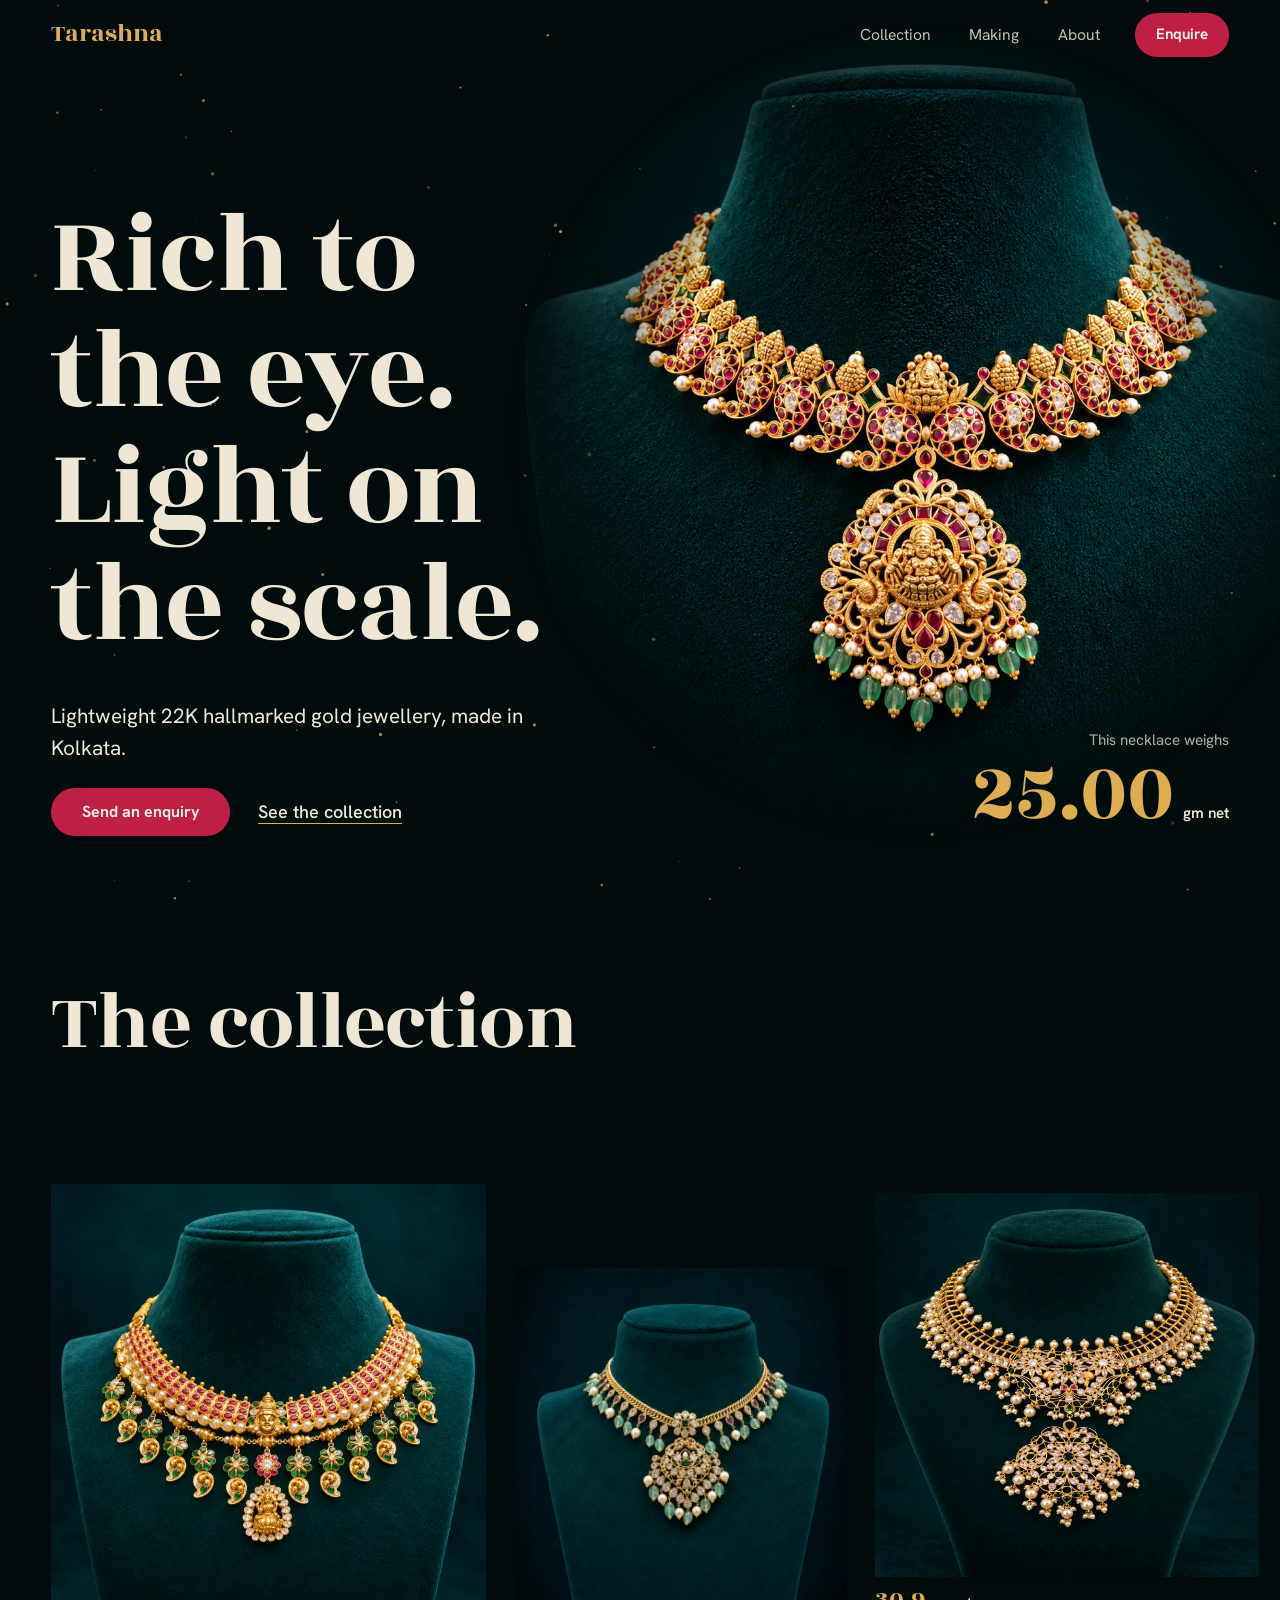
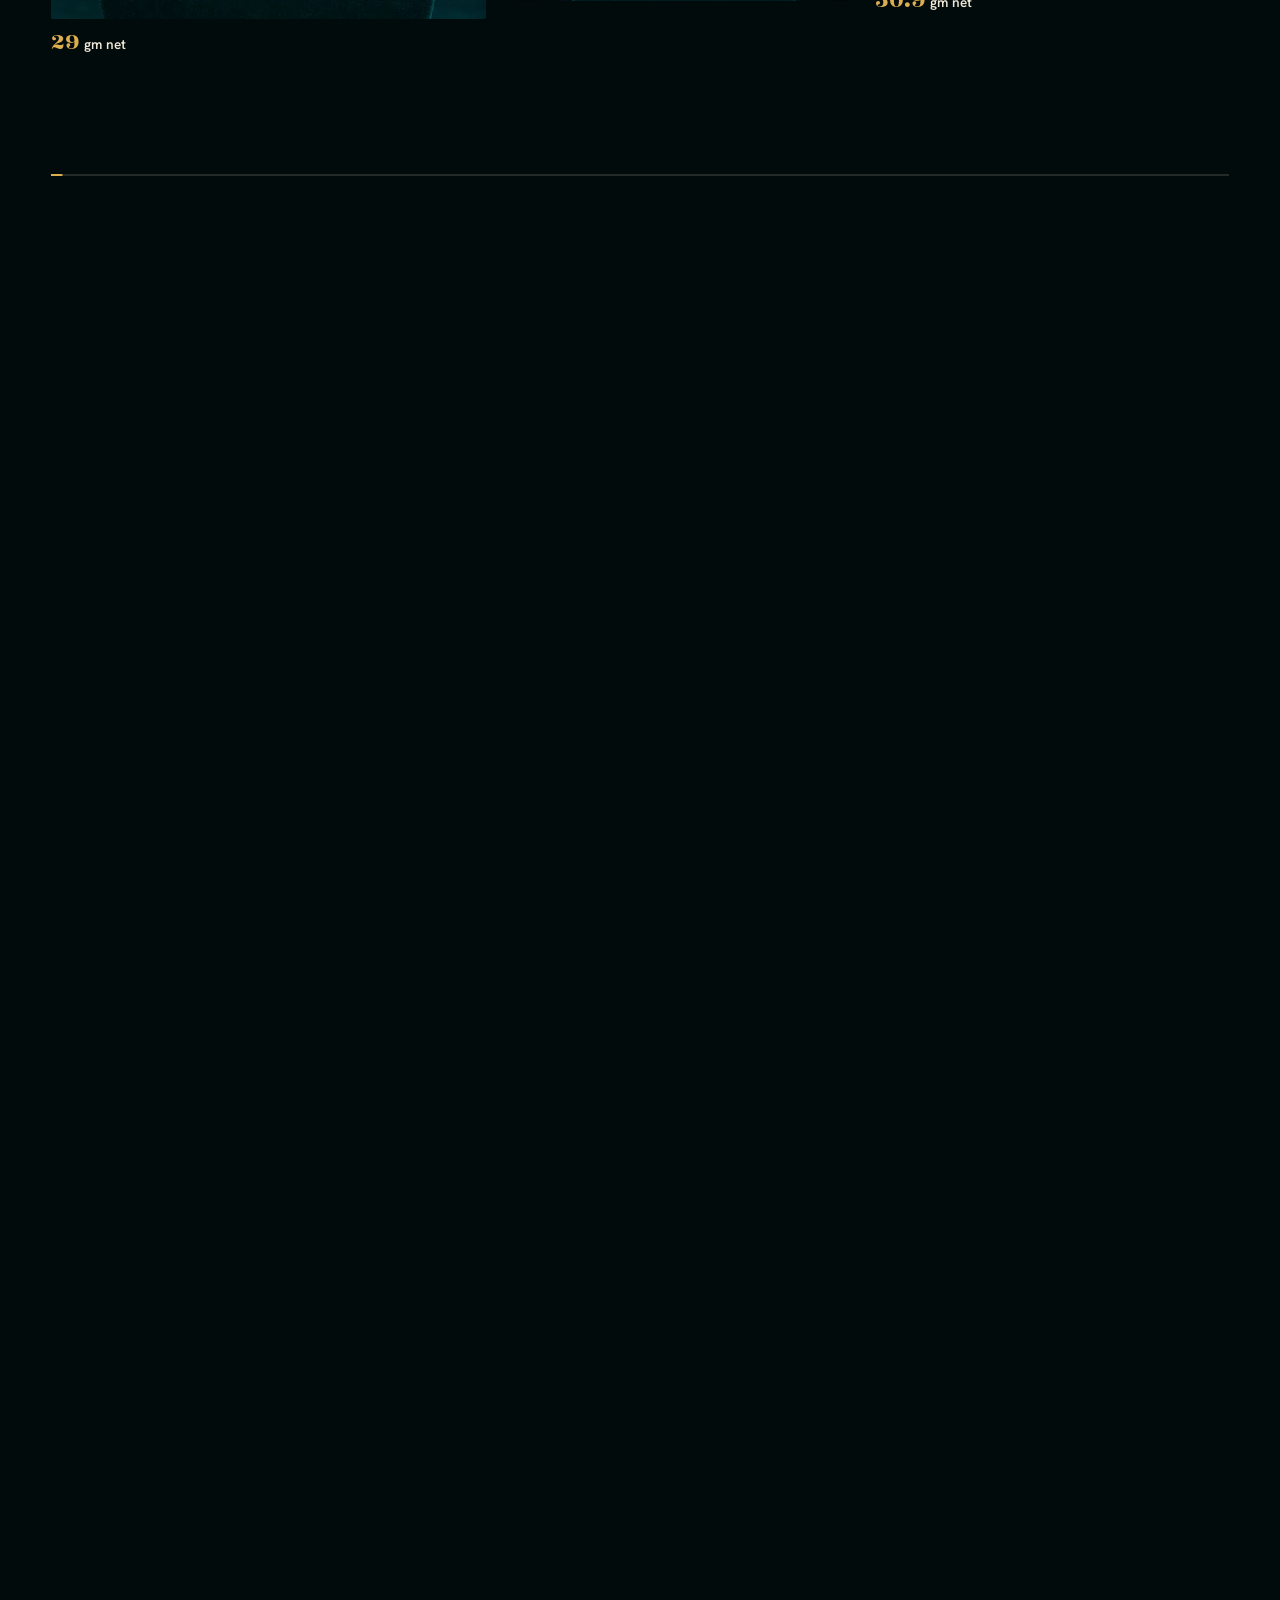
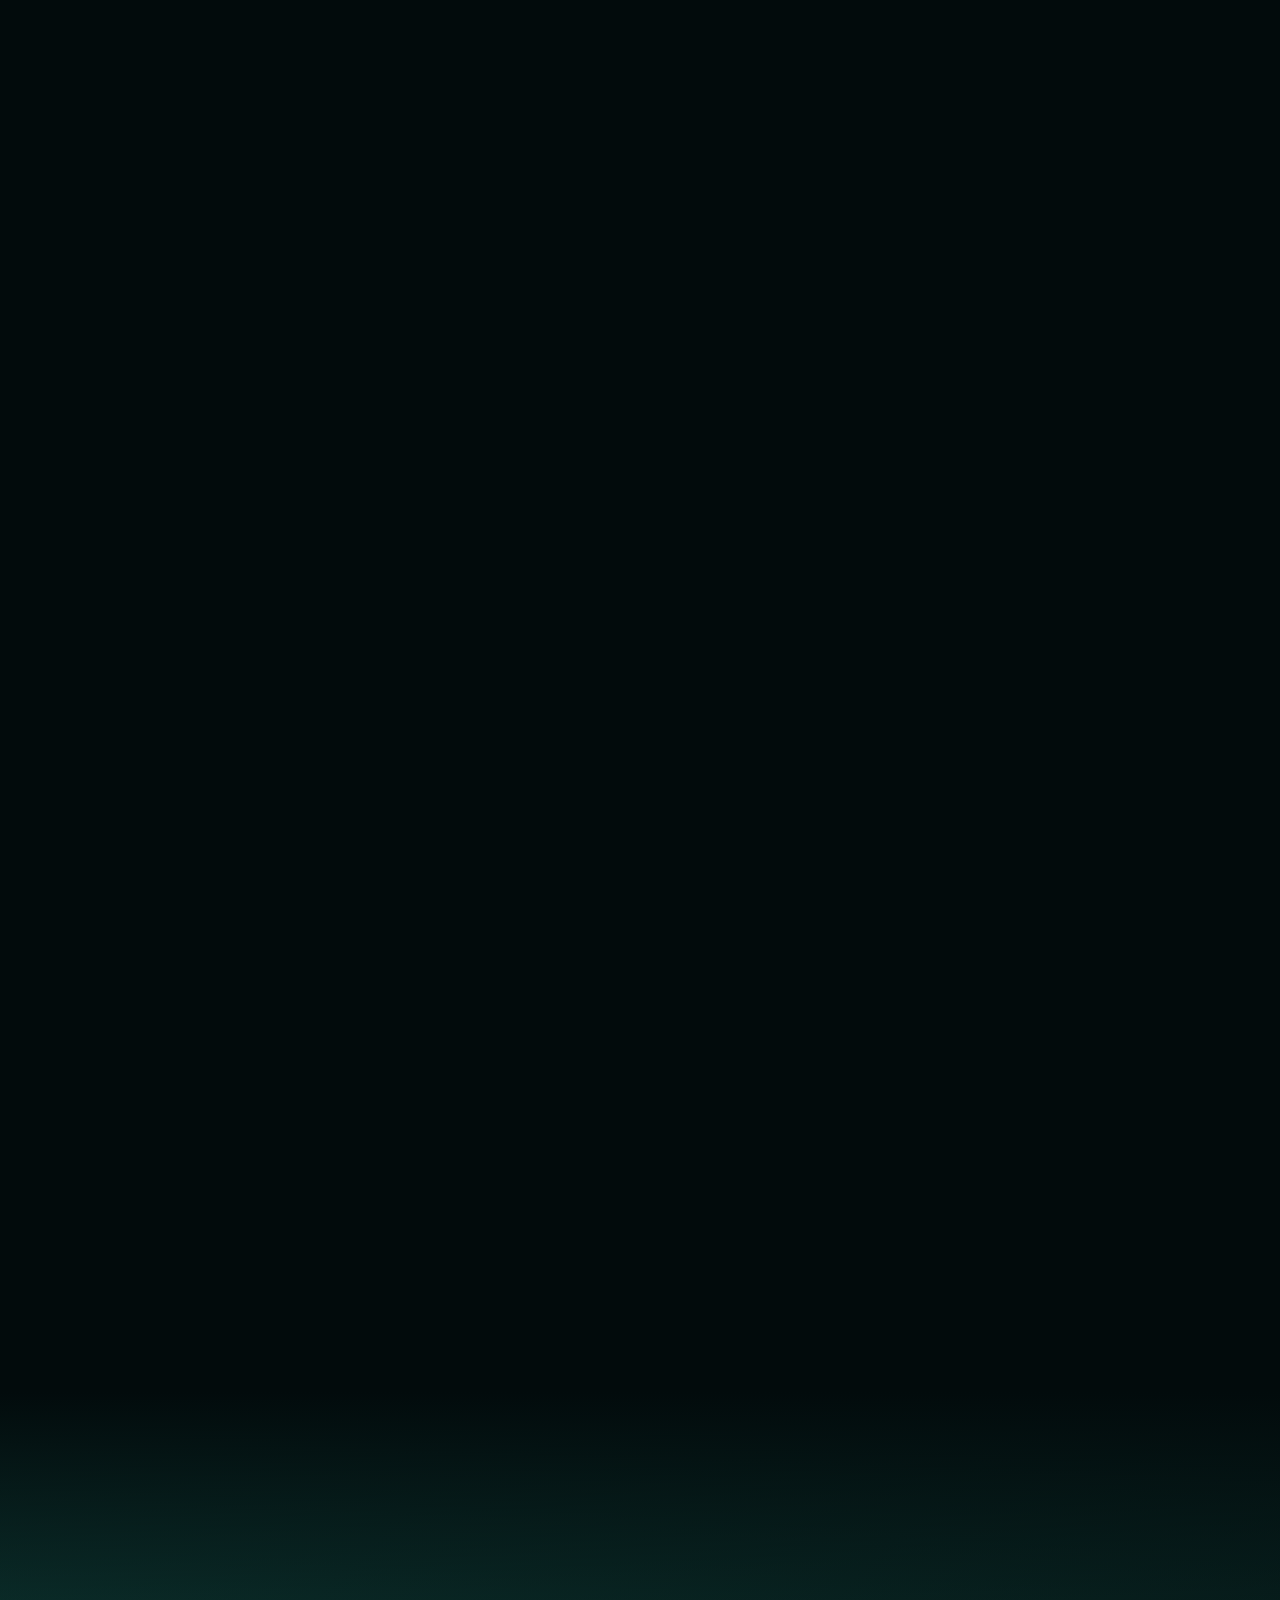
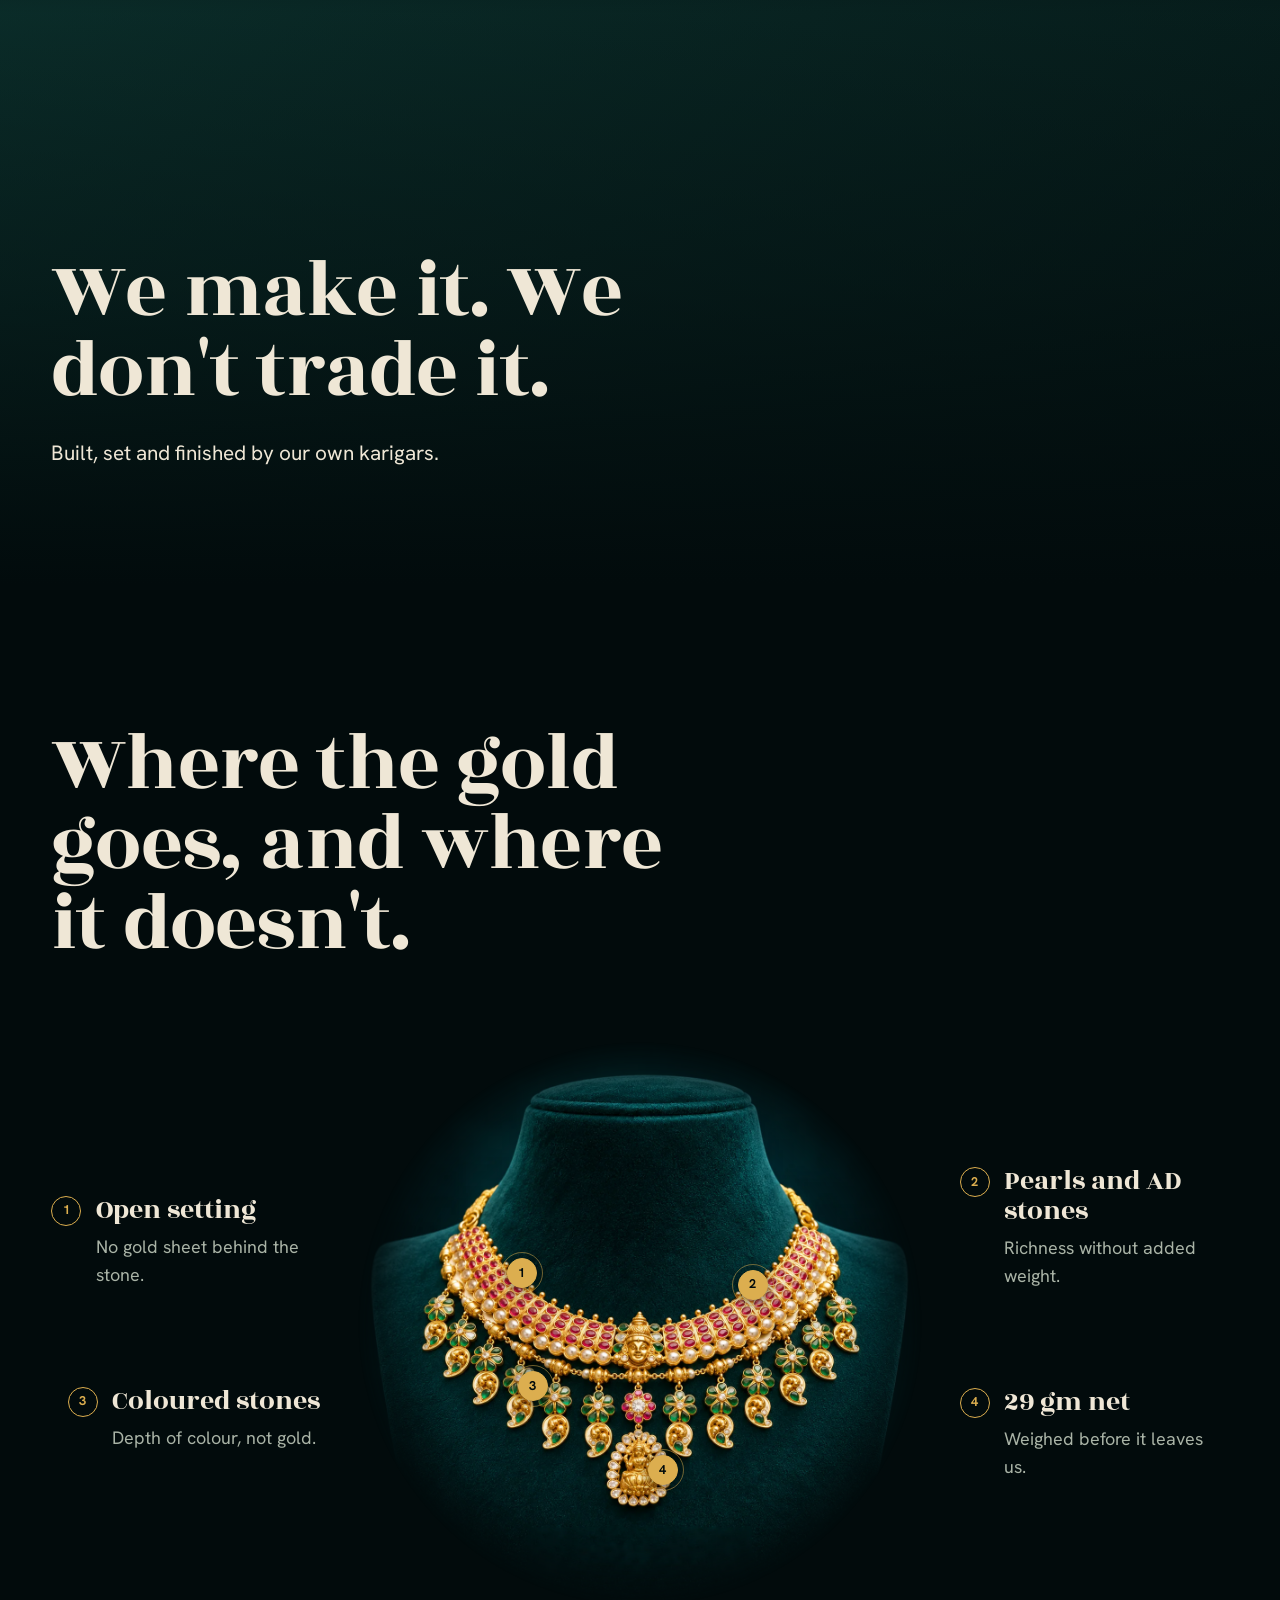
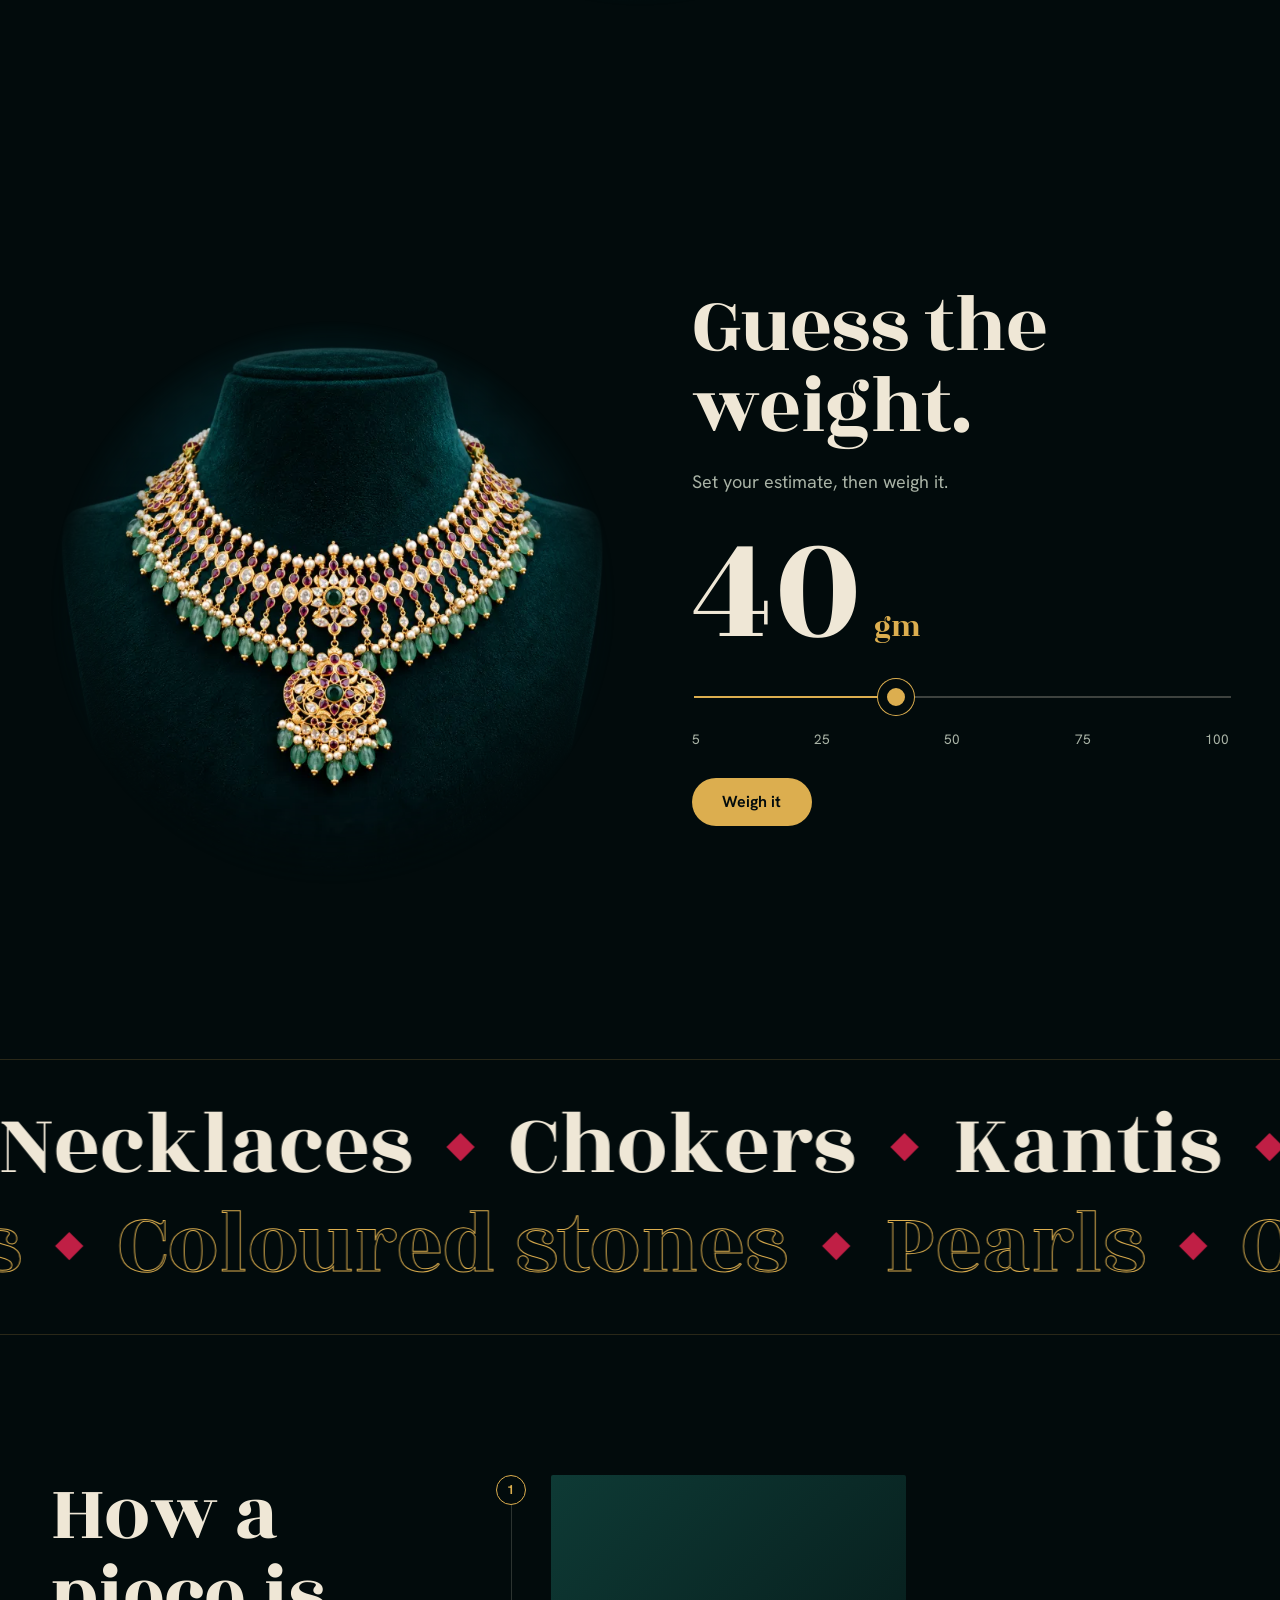
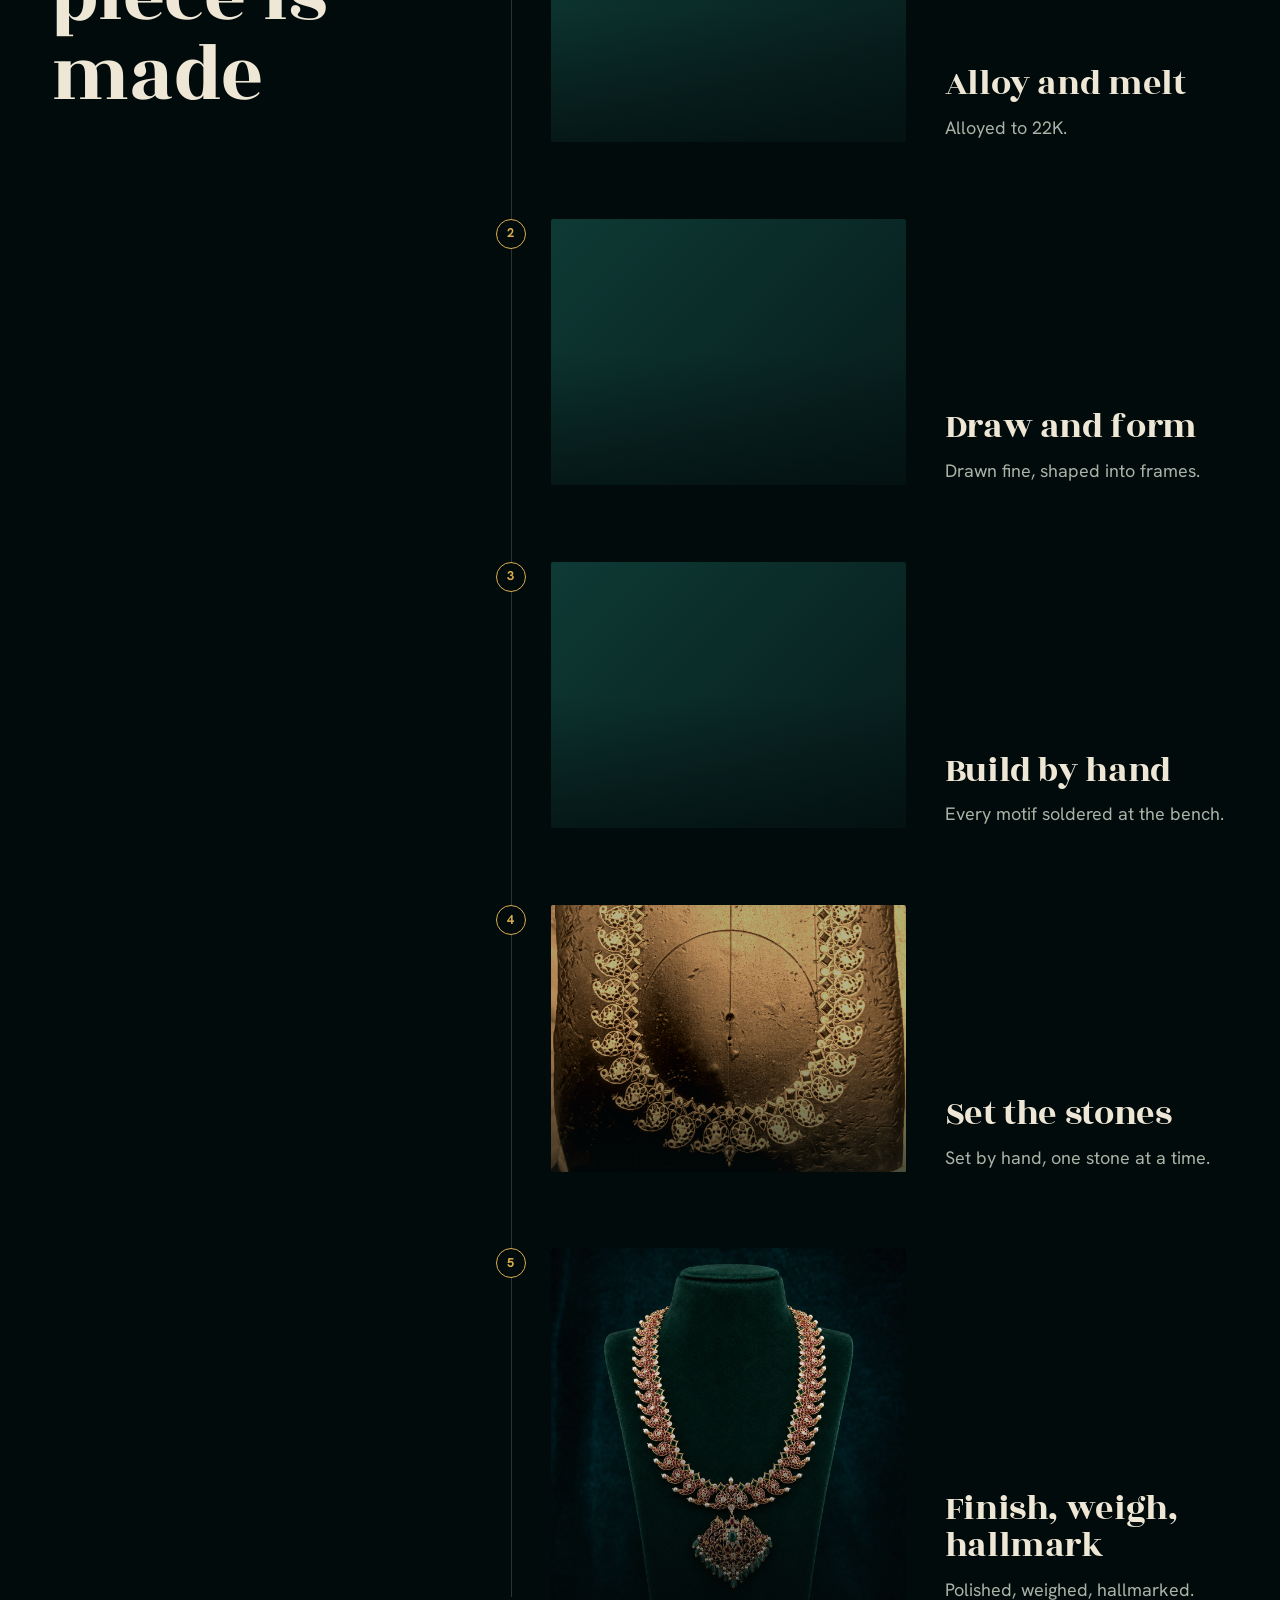
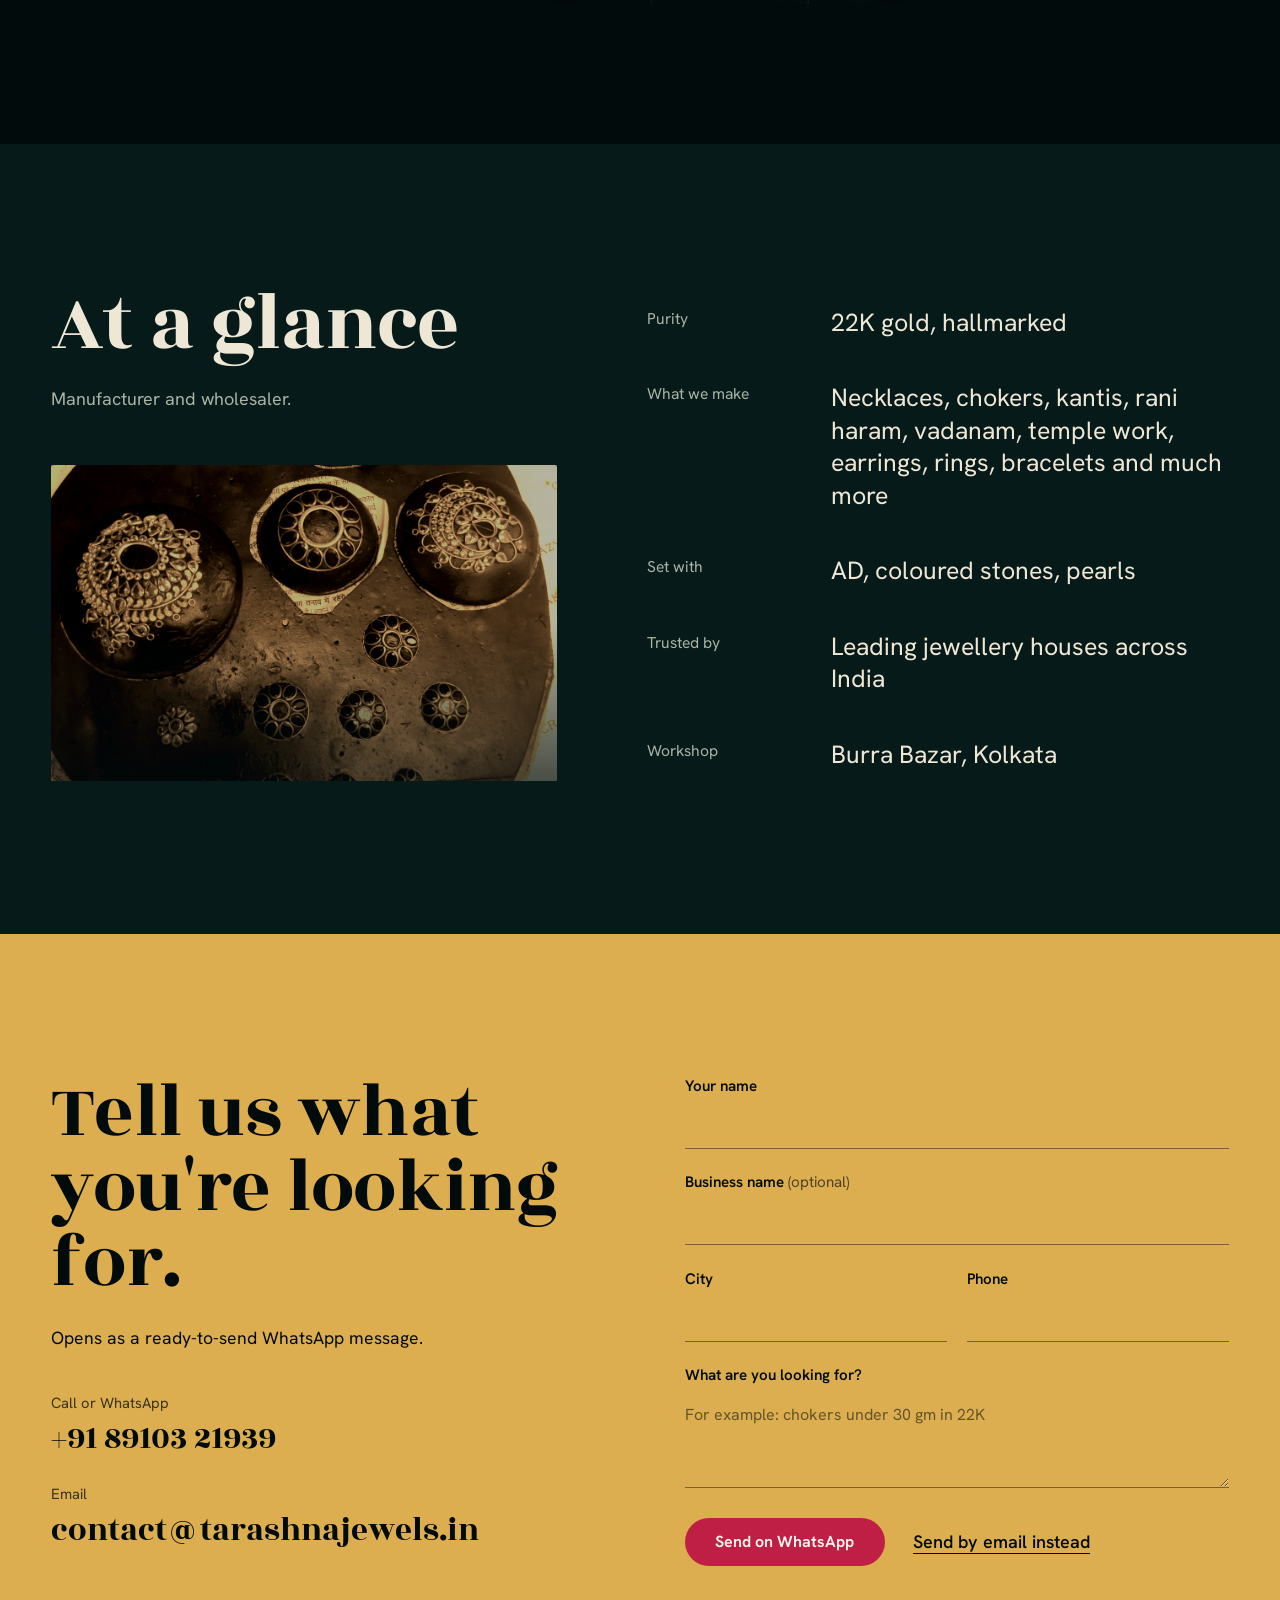
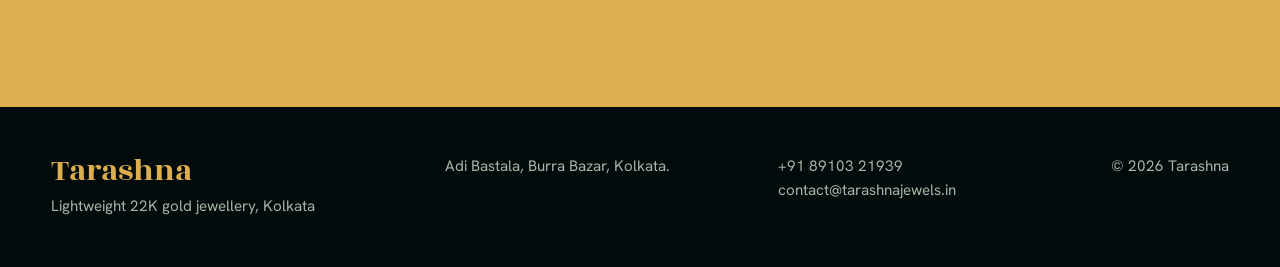
==== commit dfe2ded4: "Improve search titles, descriptions, image text and business details Co-Authored-By: Claude Opus 5.5" ====
--- a/index.html
+++ b/index.html
@@ -3,13 +3,14 @@
 <head>
 <meta charset="utf-8">
 <meta name="viewport" content="width=device-width, initial-scale=1, viewport-fit=cover">
-<title>Tarashna | Lightweight 22K hallmarked gold jewellery, Kolkata</title>
-<meta name="description" content="Tarashna makes lightweight 22K hallmarked gold jewellery in Kolkata: necklaces, chokers, kantis, temple work and earrings.">
+<title>Tarashna | Lightweight Gold Jewellery in Kolkata, 22K Hallmarked</title>
+<meta name="description" content="Tarashna makes lightweight 22K hallmarked gold jewellery in Kolkata: temple necklaces, chokers, kantis, rani haram, vadanam, earrings, rings and bracelets. Call or WhatsApp +91 89103 21939.">
+<script type="application/ld+json">{"@context": "https://schema.org", "@type": "JewelryStore", "name": "Tarashna", "url": "https://tarashnajewels.in/", "image": "https://tarashnajewels.in/img/og.jpg", "logo": "https://tarashnajewels.in/img/og.jpg", "description": "Manufacturer of lightweight 22K hallmarked gold jewellery in Kolkata: temple necklaces, chokers, kantis, rani haram, vadanam, earrings, rings and bracelets.", "telephone": "+91-8910321939", "email": "contact@tarashnajewels.in", "address": {"@type": "PostalAddress", "streetAddress": "Adi Bastala, Burra Bazar", "addressLocality": "Kolkata", "addressRegion": "West Bengal", "addressCountry": "IN"}, "areaServed": "IN", "priceRange": "₹₹₹", "knowsAbout": ["Lightweight gold jewellery", "22K hallmarked gold jewellery", "Temple jewellery", "Rani haram", "Vadanam", "Kanti necklace"]}</script>
 <meta name="theme-color" content="#020b0c">
 <link rel="canonical" href="https://tarashnajewels.in/">
 <meta property="og:type" content="website">
 <meta property="og:site_name" content="Tarashna">
-<meta property="og:title" content="Tarashna | Lightweight 22K hallmarked gold jewellery">
+<meta property="og:title" content="Tarashna | Lightweight Gold Jewellery in Kolkata">
 <meta property="og:description" content="Rich to the eye. Light on the scale. Lightweight 22K hallmarked gold jewellery, made in Kolkata.">
 <meta property="og:url" content="https://tarashnajewels.in/">
 <meta property="og:image" content="https://tarashnajewels.in/img/og.jpg">
@@ -55,7 +56,7 @@
   <canvas class="hero-dust" aria-hidden="true"></canvas>
   <div class="hero-stage">
     <div class="hero-piece" data-open="8" data-loupe="img/p08.webp">
-      <img src="img/p08.webp" width="1254" height="1254" alt="Gold temple necklace with a Lakshmi pendant, red and white stones, pearls and green bead drops, shown on a green velvet bust">
+      <img src="img/p08.webp" width="1254" height="1254" alt="Lightweight 22K gold temple necklace by Tarashna, 25 gm, with a Lakshmi pendant, red and white stones, pearls and green bead drops, shown on a green velvet bust">
       <div class="hero-light"></div>
     </div>
   </div>
@@ -235,7 +236,7 @@
 
 <footer class="foot">
   <div class="wrap foot-grid">
-    <p class="foot-brand">Tarashna</p>
+    <div><p class="foot-brand">Tarashna</p><p class="foot-tag">Lightweight 22K gold jewellery, Kolkata</p></div>
     <p>Adi Bastala, Burra Bazar, Kolkata.</p>
     <p><a href="tel:+918910321939">+91 89103 21939</a><br><a href="mailto:contact@tarashnajewels.in">contact@tarashnajewels.in</a></p>
     <p class="foot-legal">© 2026 Tarashna</p>
--- a/css/style.css
+++ b/css/style.css
@@ -247,6 +247,7 @@
 .foot{padding-block:3rem;font-size:.95rem;color:var(--pearl-dim)}
 .foot-grid{display:grid;grid-template-columns:1.2fr 1fr 1fr auto;gap:2rem;align-items:start}
 .foot-brand{font-family:var(--display);font-size:2rem;color:var(--gold);line-height:1}
+.foot-tag{margin-top:.5rem}
 .foot a:hover{color:var(--pearl)}
 
 /* phone dock ------------------------------------------------------------- */
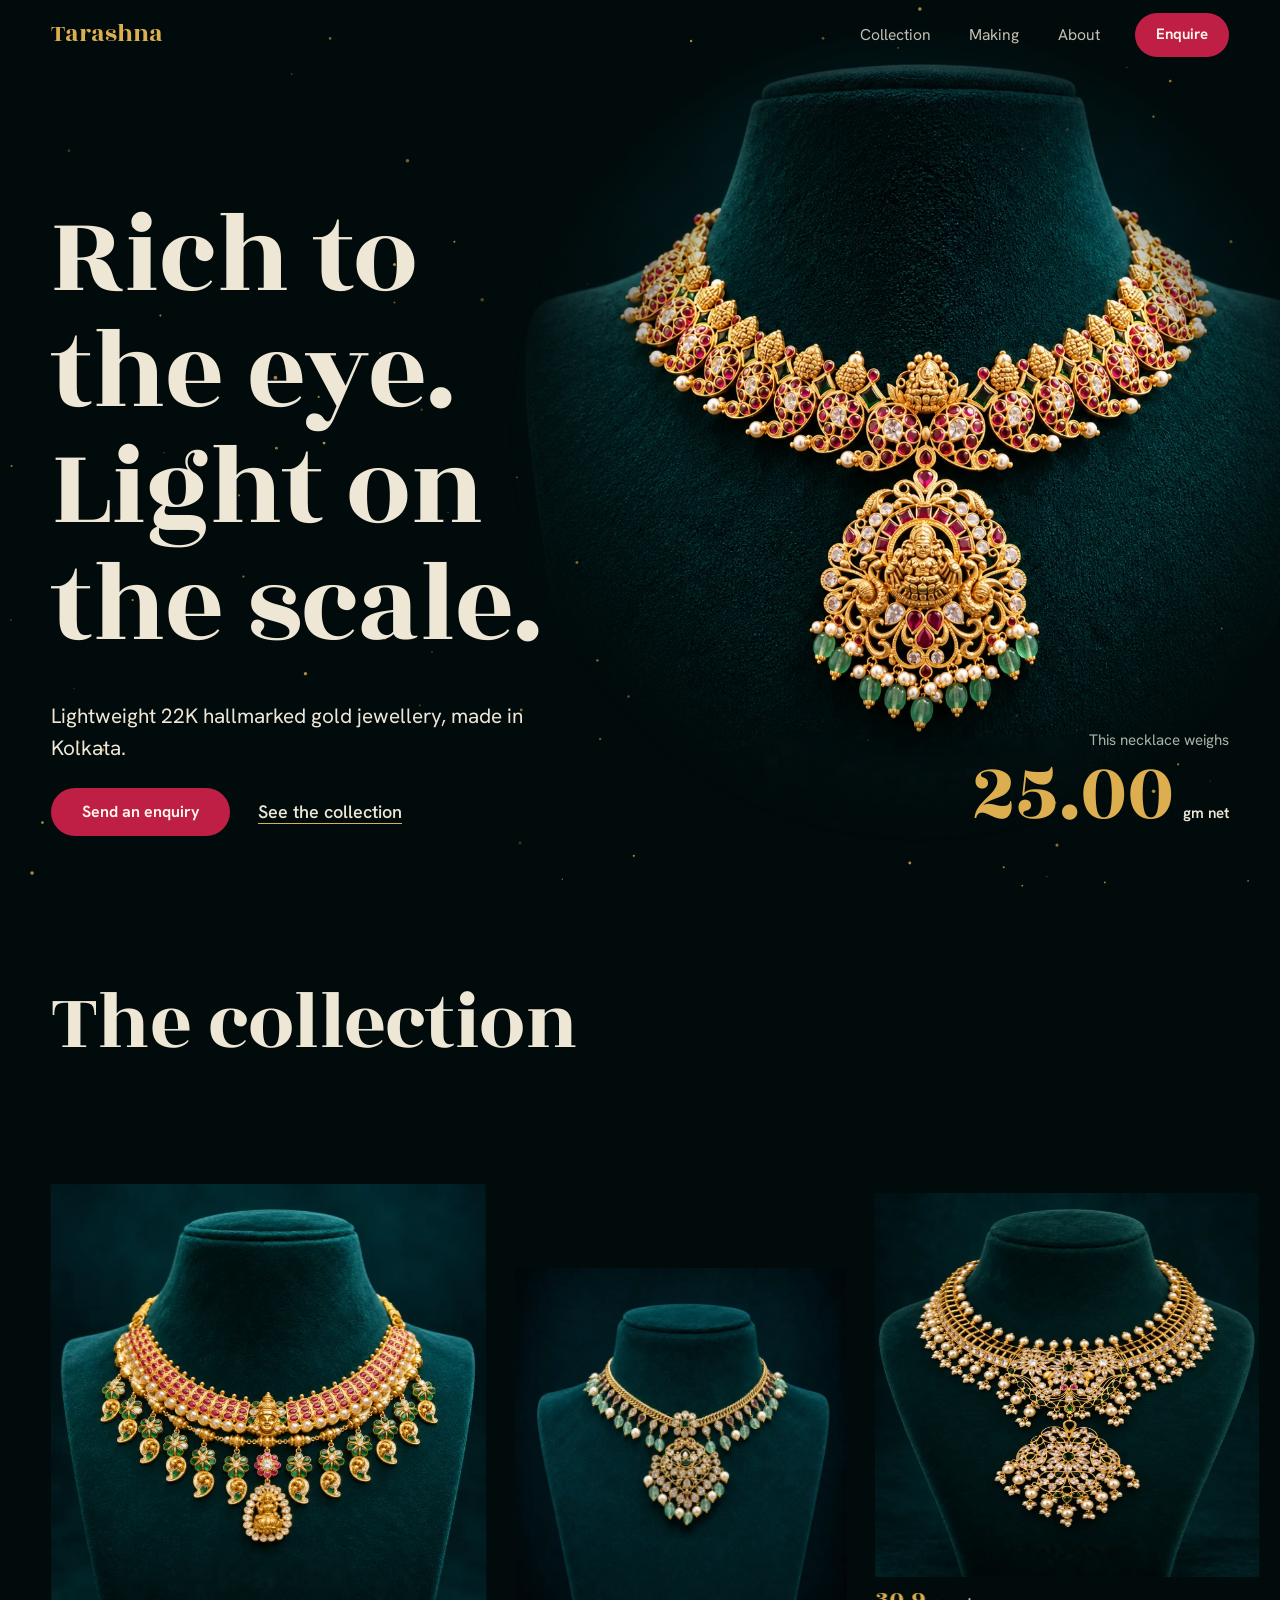
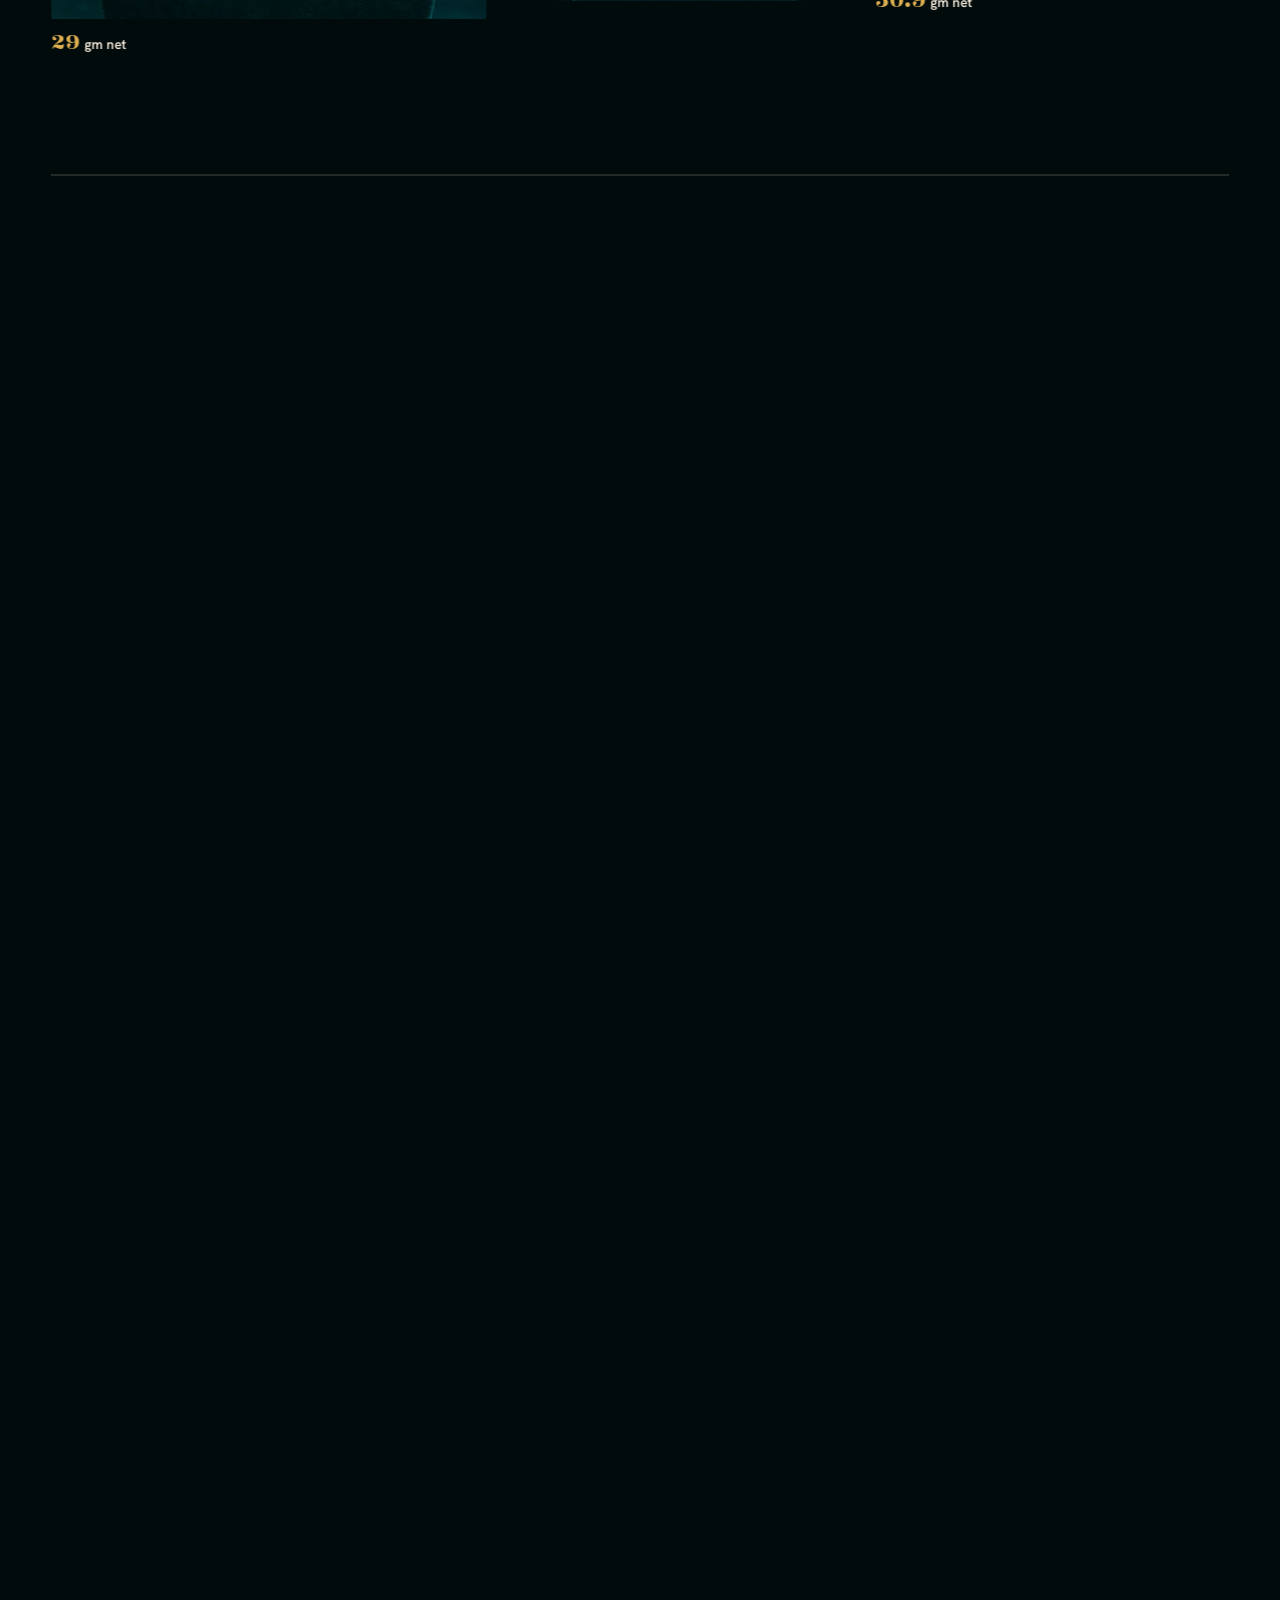
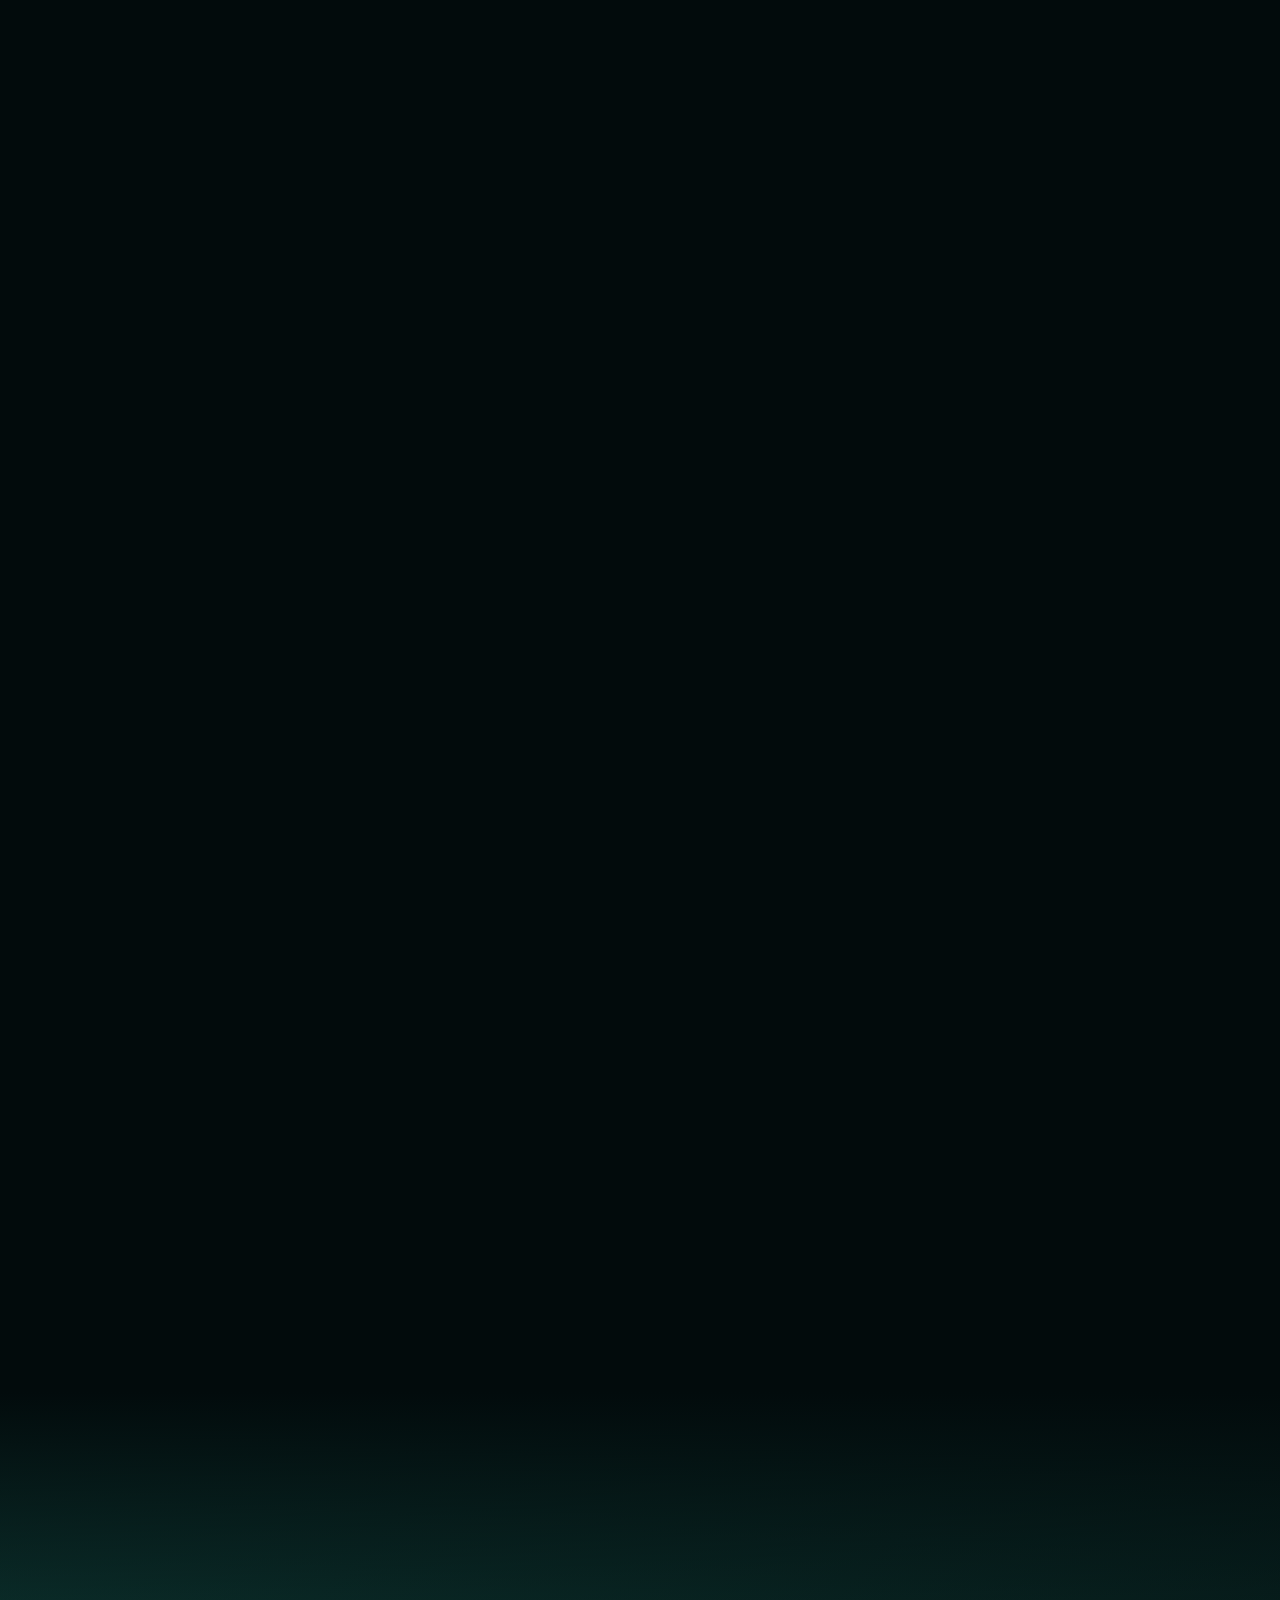
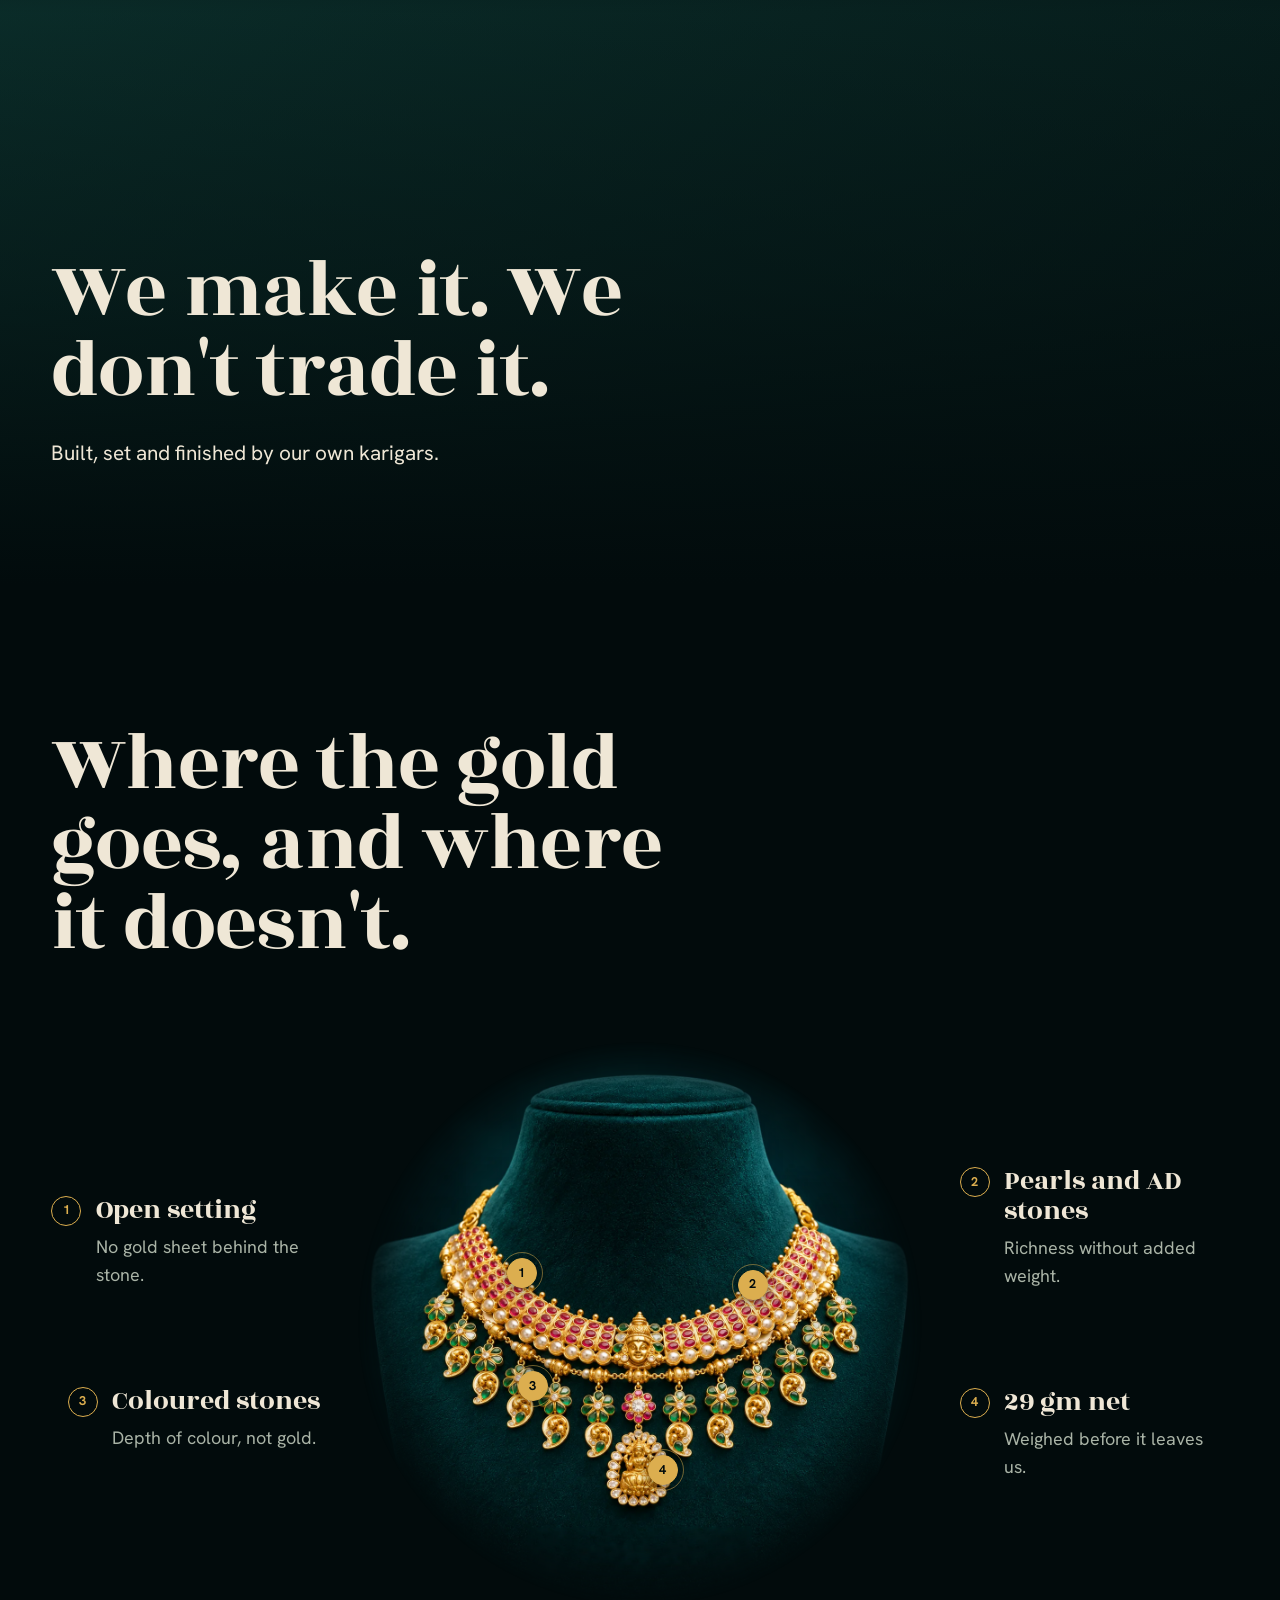
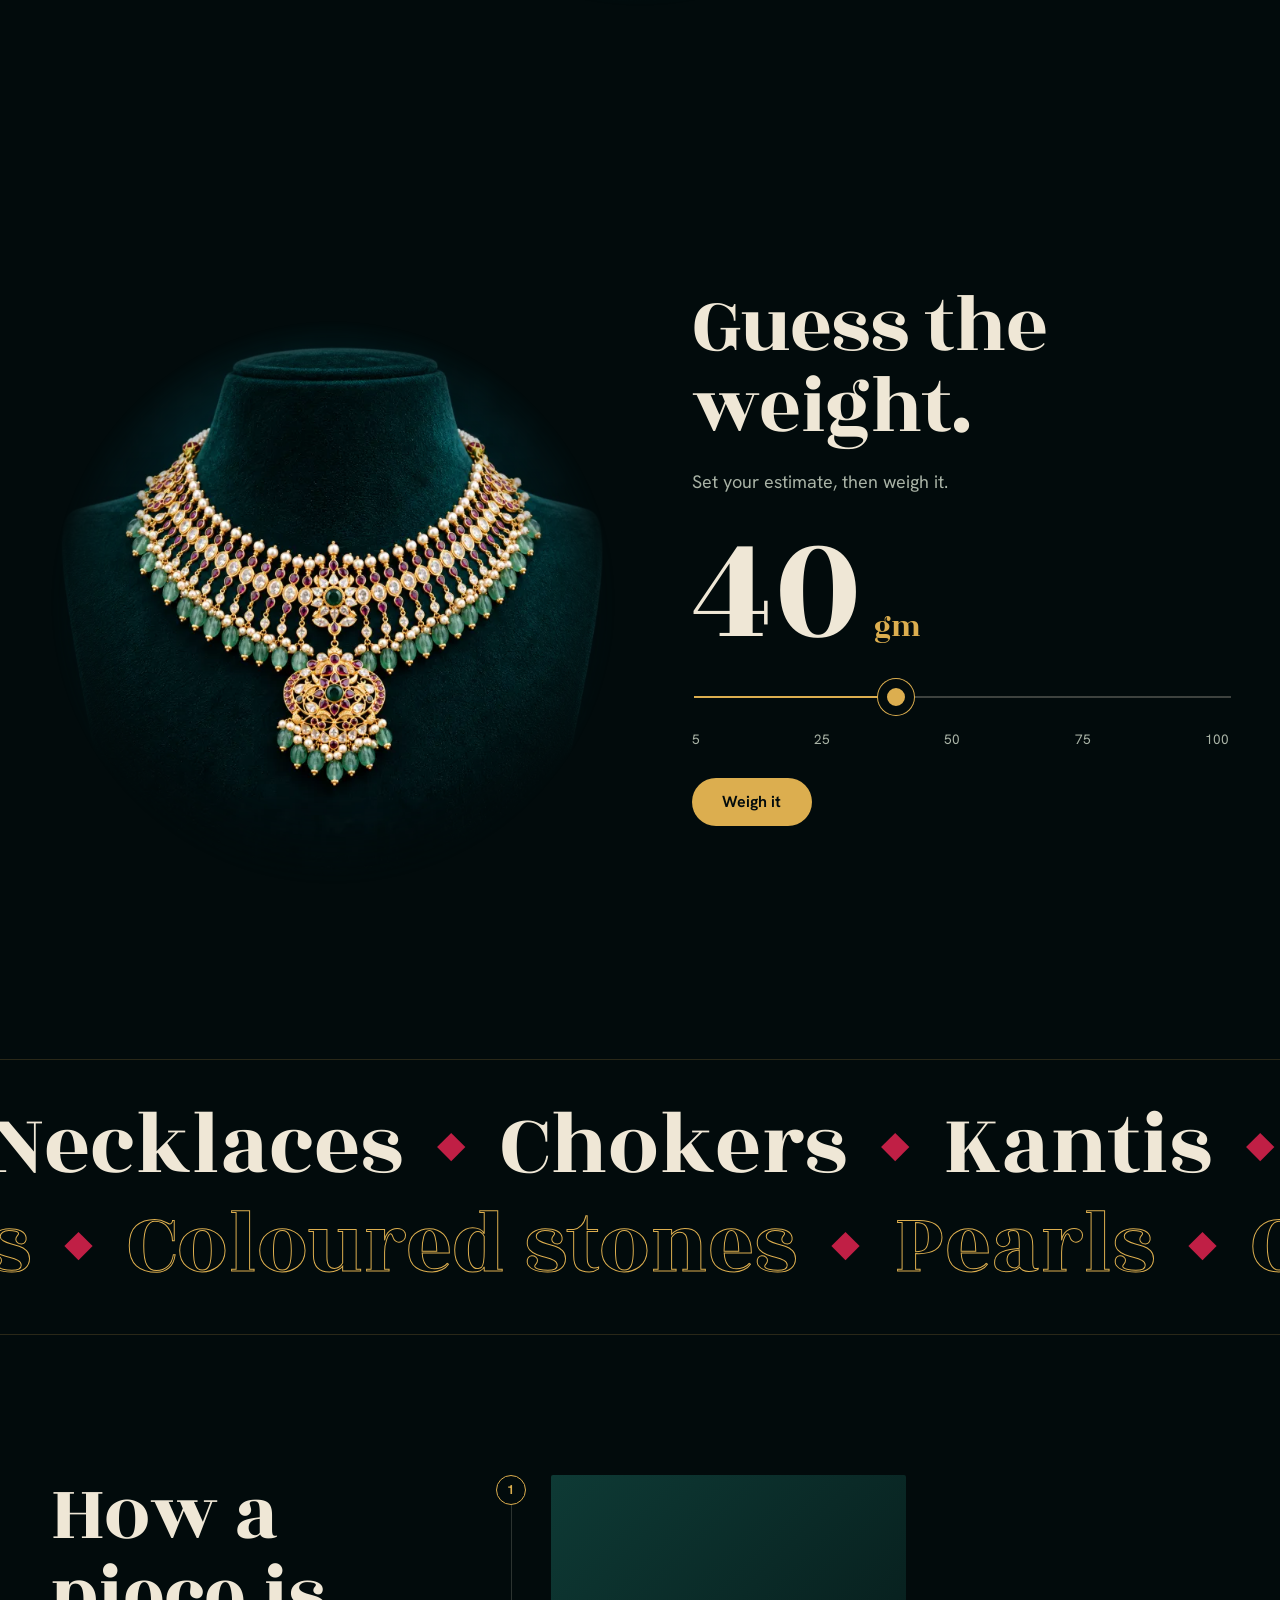
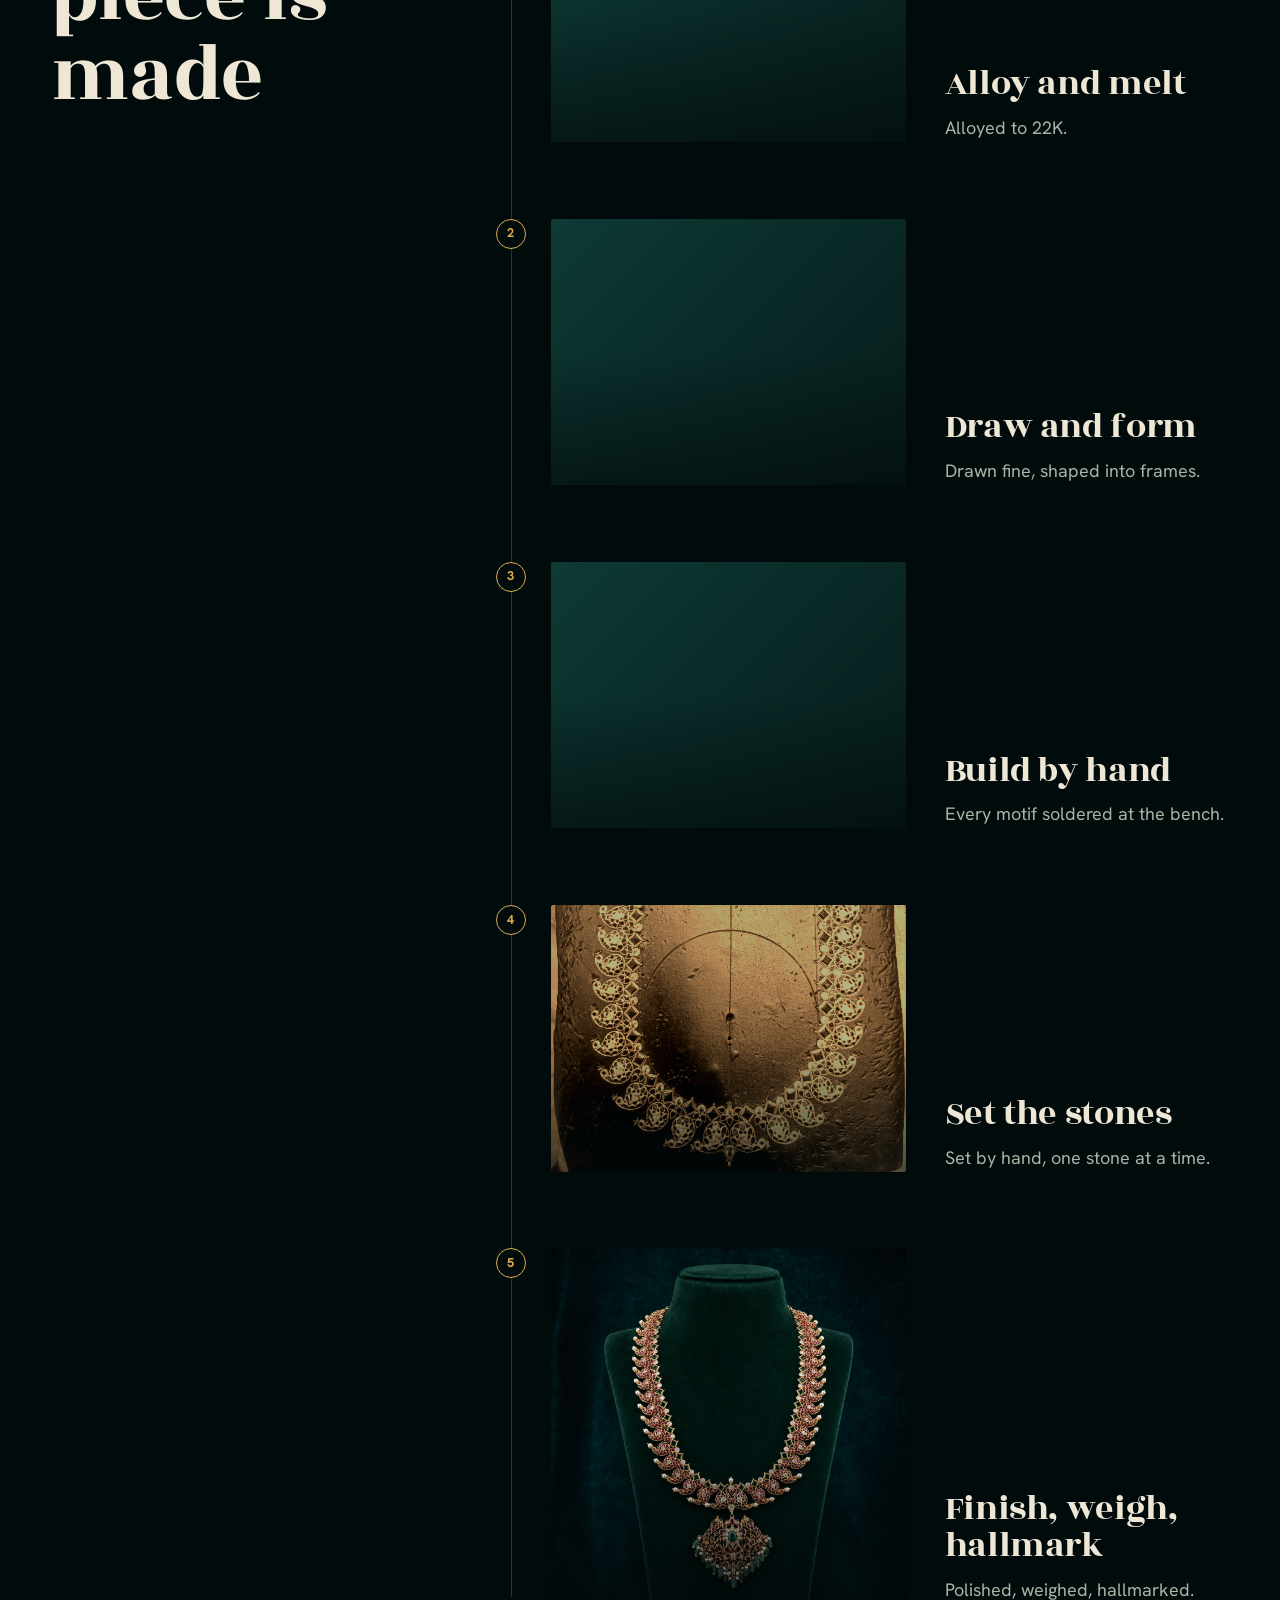
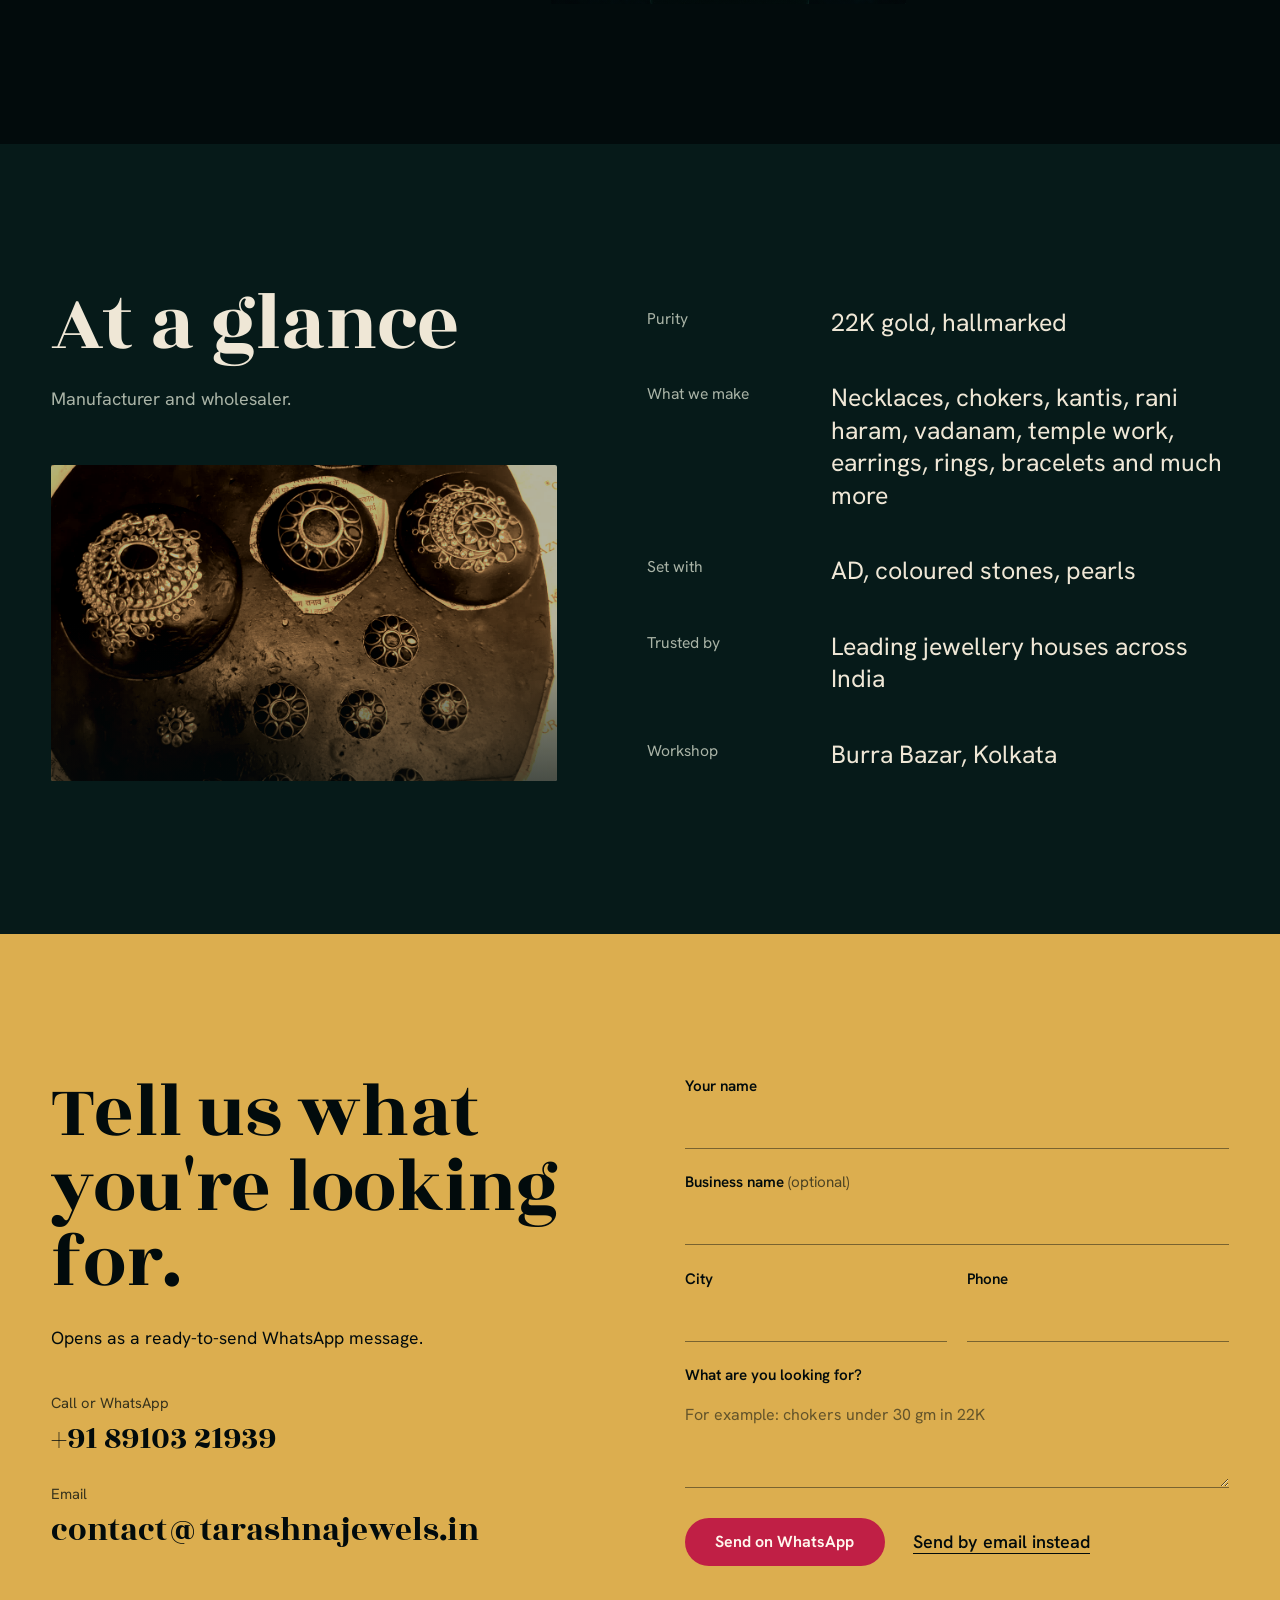
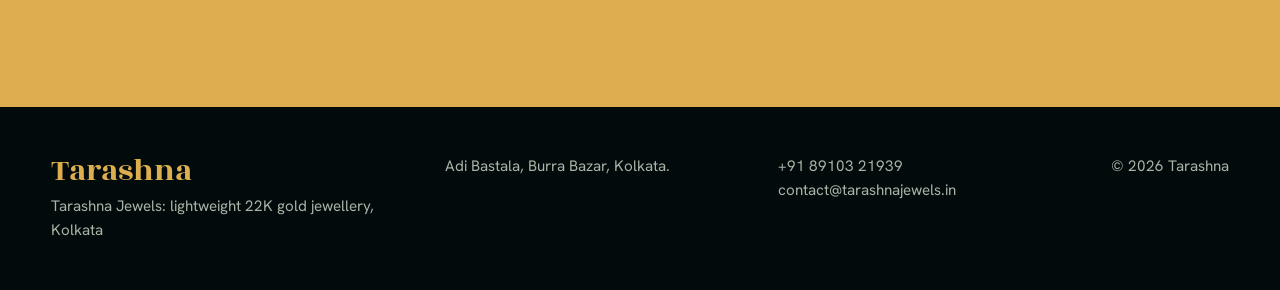
==== commit b9106ba4: "Strengthen brand name signals for search Co-Authored-By: Claude Opus 5.5 <noreply@anthropic.com> Cla" ====
--- a/index.html
+++ b/index.html
@@ -3,13 +3,14 @@
 <head>
 <meta charset="utf-8">
 <meta name="viewport" content="width=device-width, initial-scale=1, viewport-fit=cover">
-<title>Tarashna | Lightweight Gold Jewellery in Kolkata, 22K Hallmarked</title>
+<title>Tarashna Jewels | Lightweight 22K Gold Jewellery, Kolkata</title>
 <meta name="description" content="Tarashna makes lightweight 22K hallmarked gold jewellery in Kolkata: temple necklaces, chokers, kantis, rani haram, vadanam, earrings, rings and bracelets. Call or WhatsApp +91 89103 21939.">
-<script type="application/ld+json">{"@context": "https://schema.org", "@type": "JewelryStore", "name": "Tarashna", "url": "https://tarashnajewels.in/", "image": "https://tarashnajewels.in/img/og.jpg", "logo": "https://tarashnajewels.in/img/og.jpg", "description": "Manufacturer of lightweight 22K hallmarked gold jewellery in Kolkata: temple necklaces, chokers, kantis, rani haram, vadanam, earrings, rings and bracelets.", "telephone": "+91-8910321939", "email": "contact@tarashnajewels.in", "address": {"@type": "PostalAddress", "streetAddress": "Adi Bastala, Burra Bazar", "addressLocality": "Kolkata", "addressRegion": "West Bengal", "addressCountry": "IN"}, "areaServed": "IN", "priceRange": "₹₹₹", "knowsAbout": ["Lightweight gold jewellery", "22K hallmarked gold jewellery", "Temple jewellery", "Rani haram", "Vadanam", "Kanti necklace"]}</script>
+<script type="application/ld+json">{"@context": "https://schema.org", "@type": "WebSite", "@id": "https://tarashnajewels.in/#website", "name": "Tarashna", "alternateName": ["Tarashna Jewels", "tarashnajewels.in"], "url": "https://tarashnajewels.in/", "publisher": {"@id": "https://tarashnajewels.in/#business"}}</script>
+<script type="application/ld+json">{"@context": "https://schema.org", "@type": "JewelryStore", "name": "Tarashna", "url": "https://tarashnajewels.in/", "image": "https://tarashnajewels.in/img/og.jpg", "logo": "https://tarashnajewels.in/img/og.jpg", "description": "Manufacturer of lightweight 22K hallmarked gold jewellery in Kolkata: temple necklaces, chokers, kantis, rani haram, vadanam, earrings, rings and bracelets.", "telephone": "+91-8910321939", "email": "contact@tarashnajewels.in", "address": {"@type": "PostalAddress", "streetAddress": "Adi Bastala, Burra Bazar", "addressLocality": "Kolkata", "addressRegion": "West Bengal", "addressCountry": "IN"}, "areaServed": "IN", "priceRange": "₹₹₹", "knowsAbout": ["Lightweight gold jewellery", "22K hallmarked gold jewellery", "Temple jewellery", "Rani haram", "Vadanam", "Kanti necklace"], "alternateName": ["Tarashna Jewels", "Tarashna Jewellery"], "@id": "https://tarashnajewels.in/#business"}</script>
 <meta name="theme-color" content="#020b0c">
 <link rel="canonical" href="https://tarashnajewels.in/">
 <meta property="og:type" content="website">
-<meta property="og:site_name" content="Tarashna">
+<meta property="og:site_name" content="Tarashna Jewels">
 <meta property="og:title" content="Tarashna | Lightweight Gold Jewellery in Kolkata">
 <meta property="og:description" content="Rich to the eye. Light on the scale. Lightweight 22K hallmarked gold jewellery, made in Kolkata.">
 <meta property="og:url" content="https://tarashnajewels.in/">
@@ -236,7 +237,7 @@
 
 <footer class="foot">
   <div class="wrap foot-grid">
-    <div><p class="foot-brand">Tarashna</p><p class="foot-tag">Lightweight 22K gold jewellery, Kolkata</p></div>
+    <div><p class="foot-brand">Tarashna</p><p class="foot-tag">Tarashna Jewels: lightweight 22K gold jewellery, Kolkata</p></div>
     <p>Adi Bastala, Burra Bazar, Kolkata.</p>
     <p><a href="tel:+918910321939">+91 89103 21939</a><br><a href="mailto:contact@tarashnajewels.in">contact@tarashnajewels.in</a></p>
     <p class="foot-legal">© 2026 Tarashna</p>
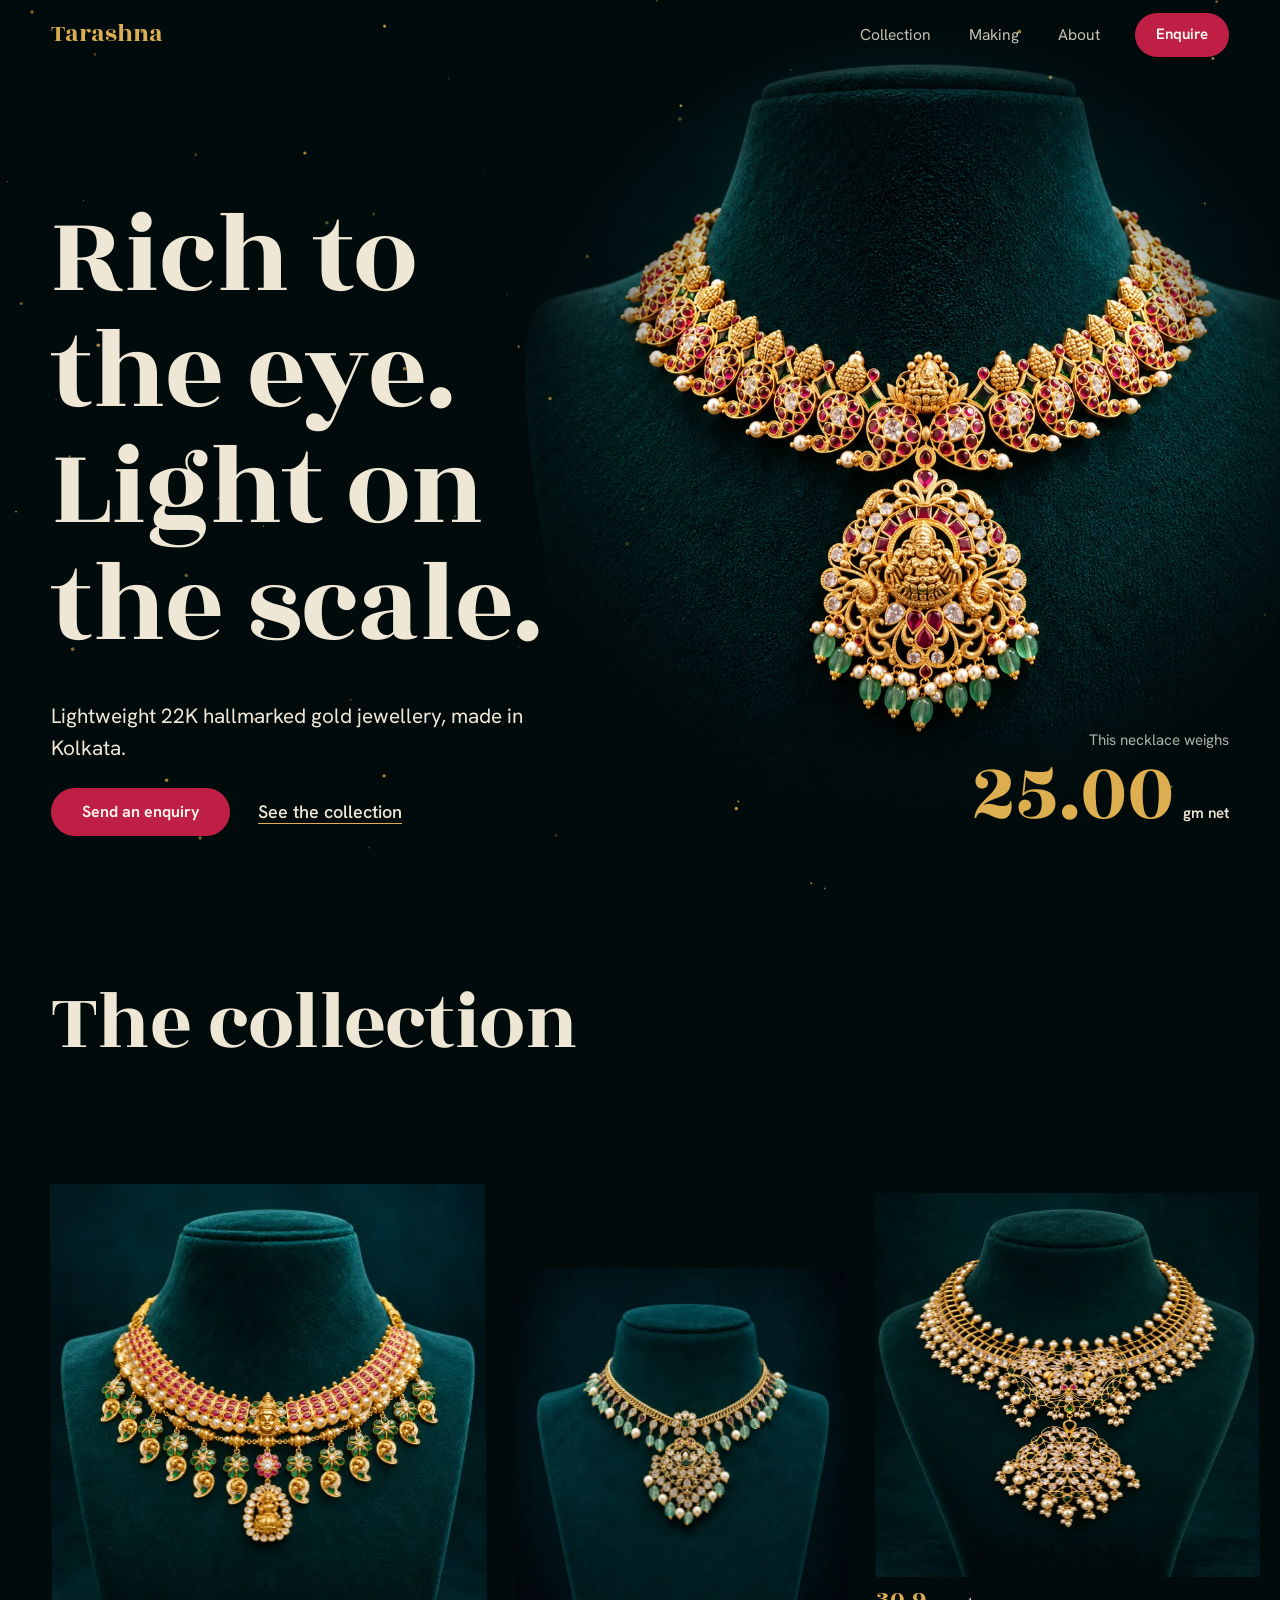
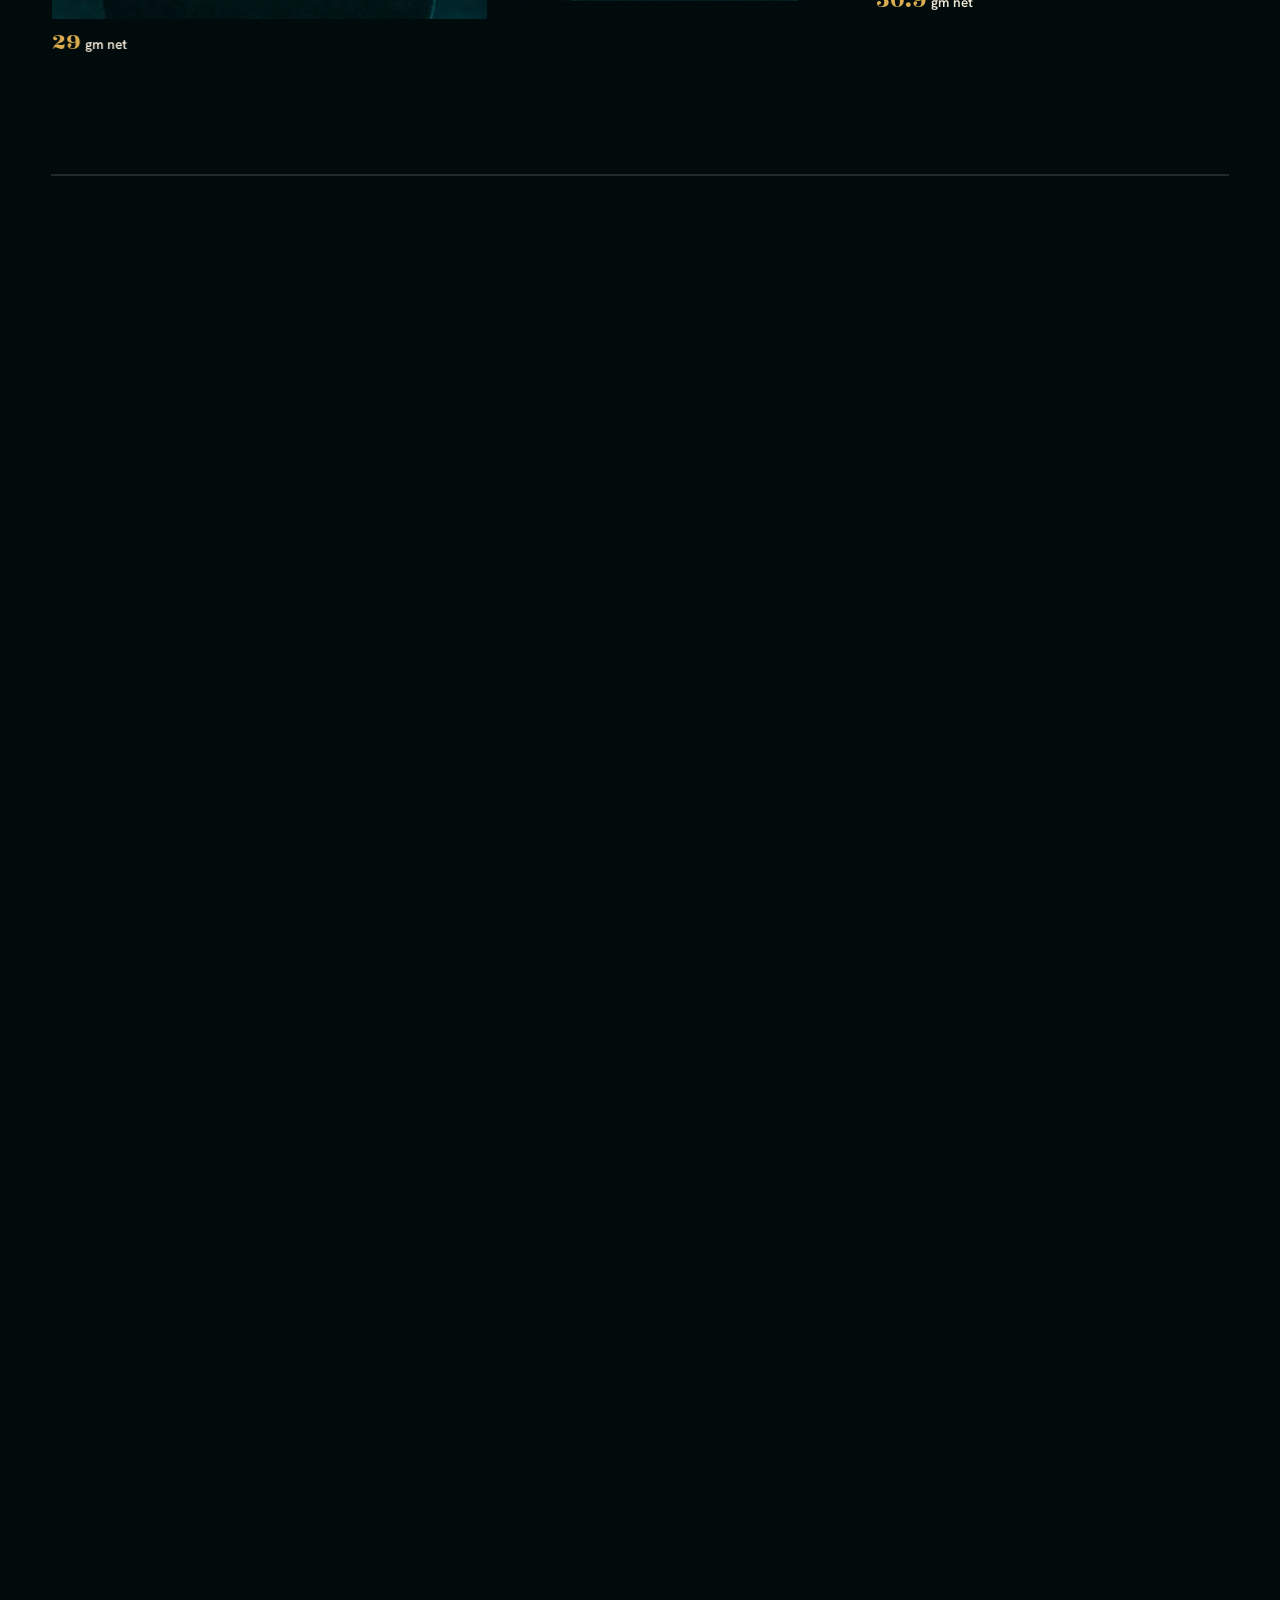
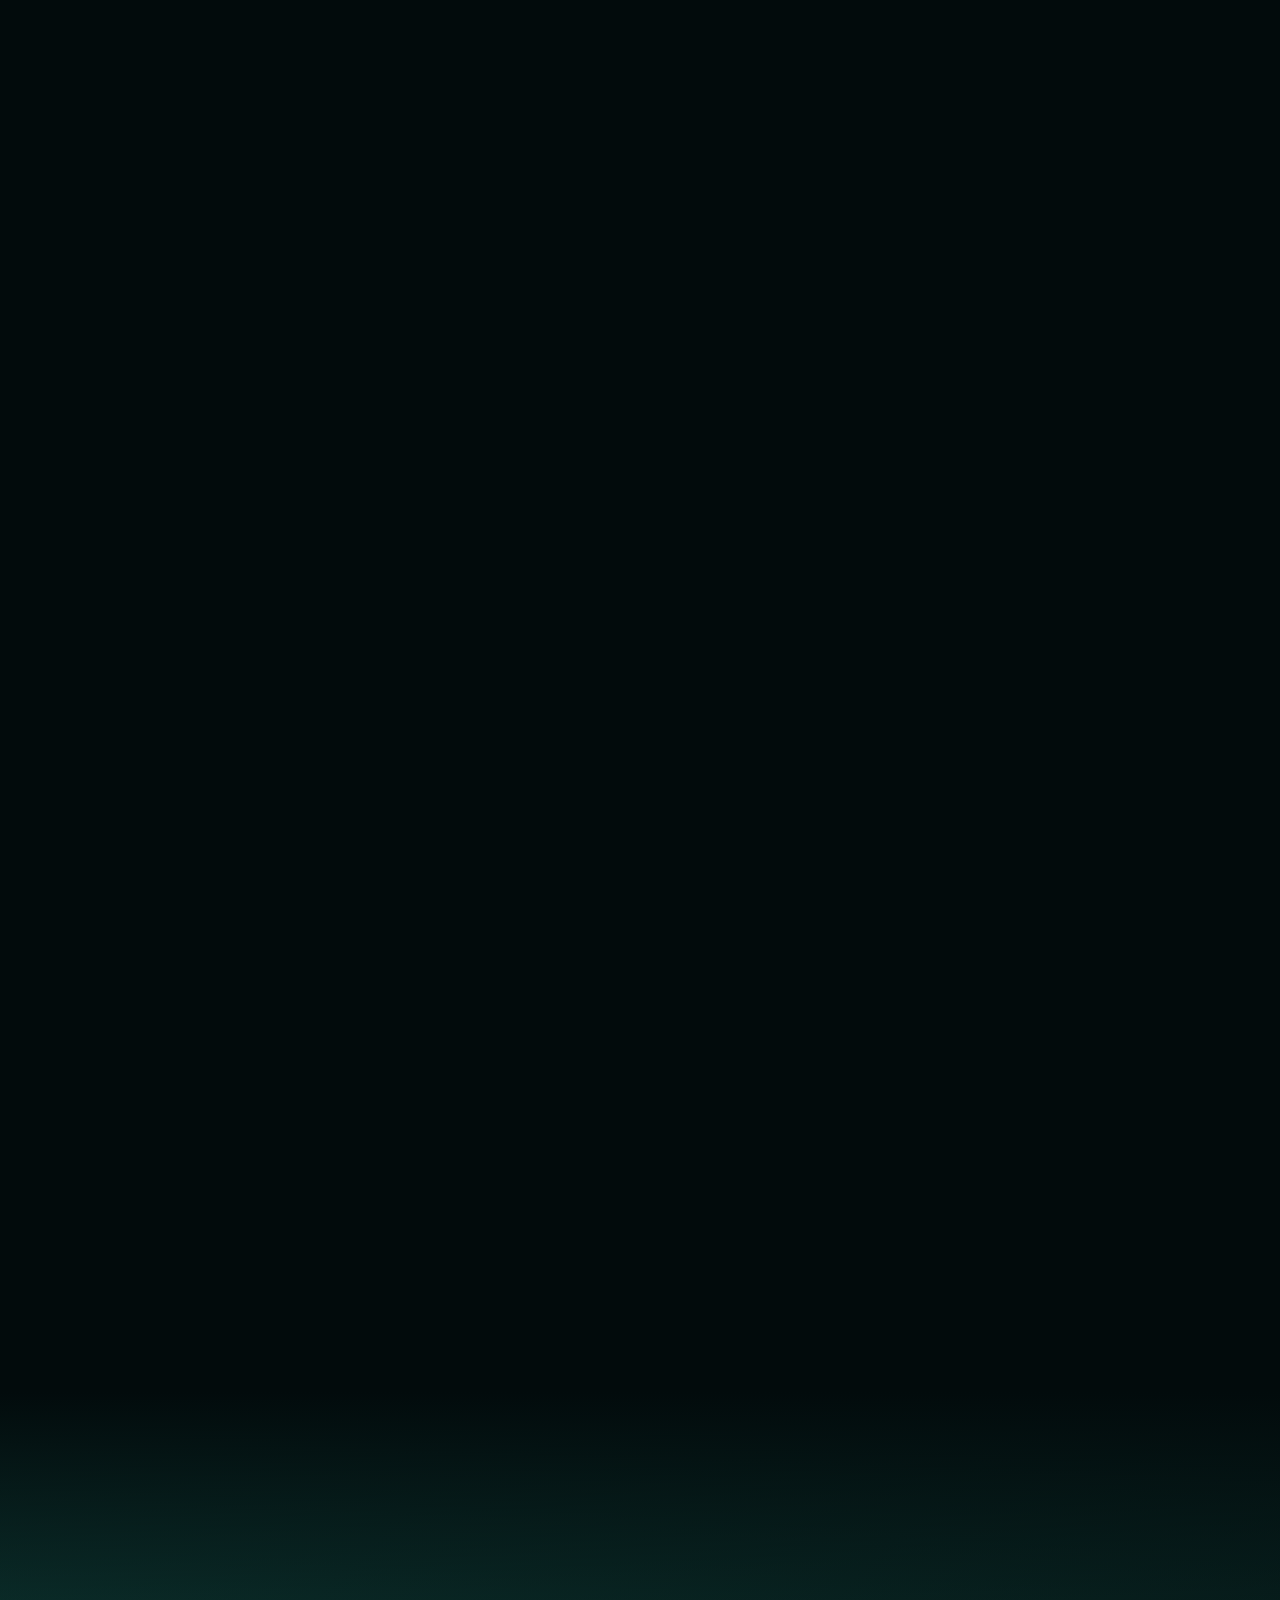
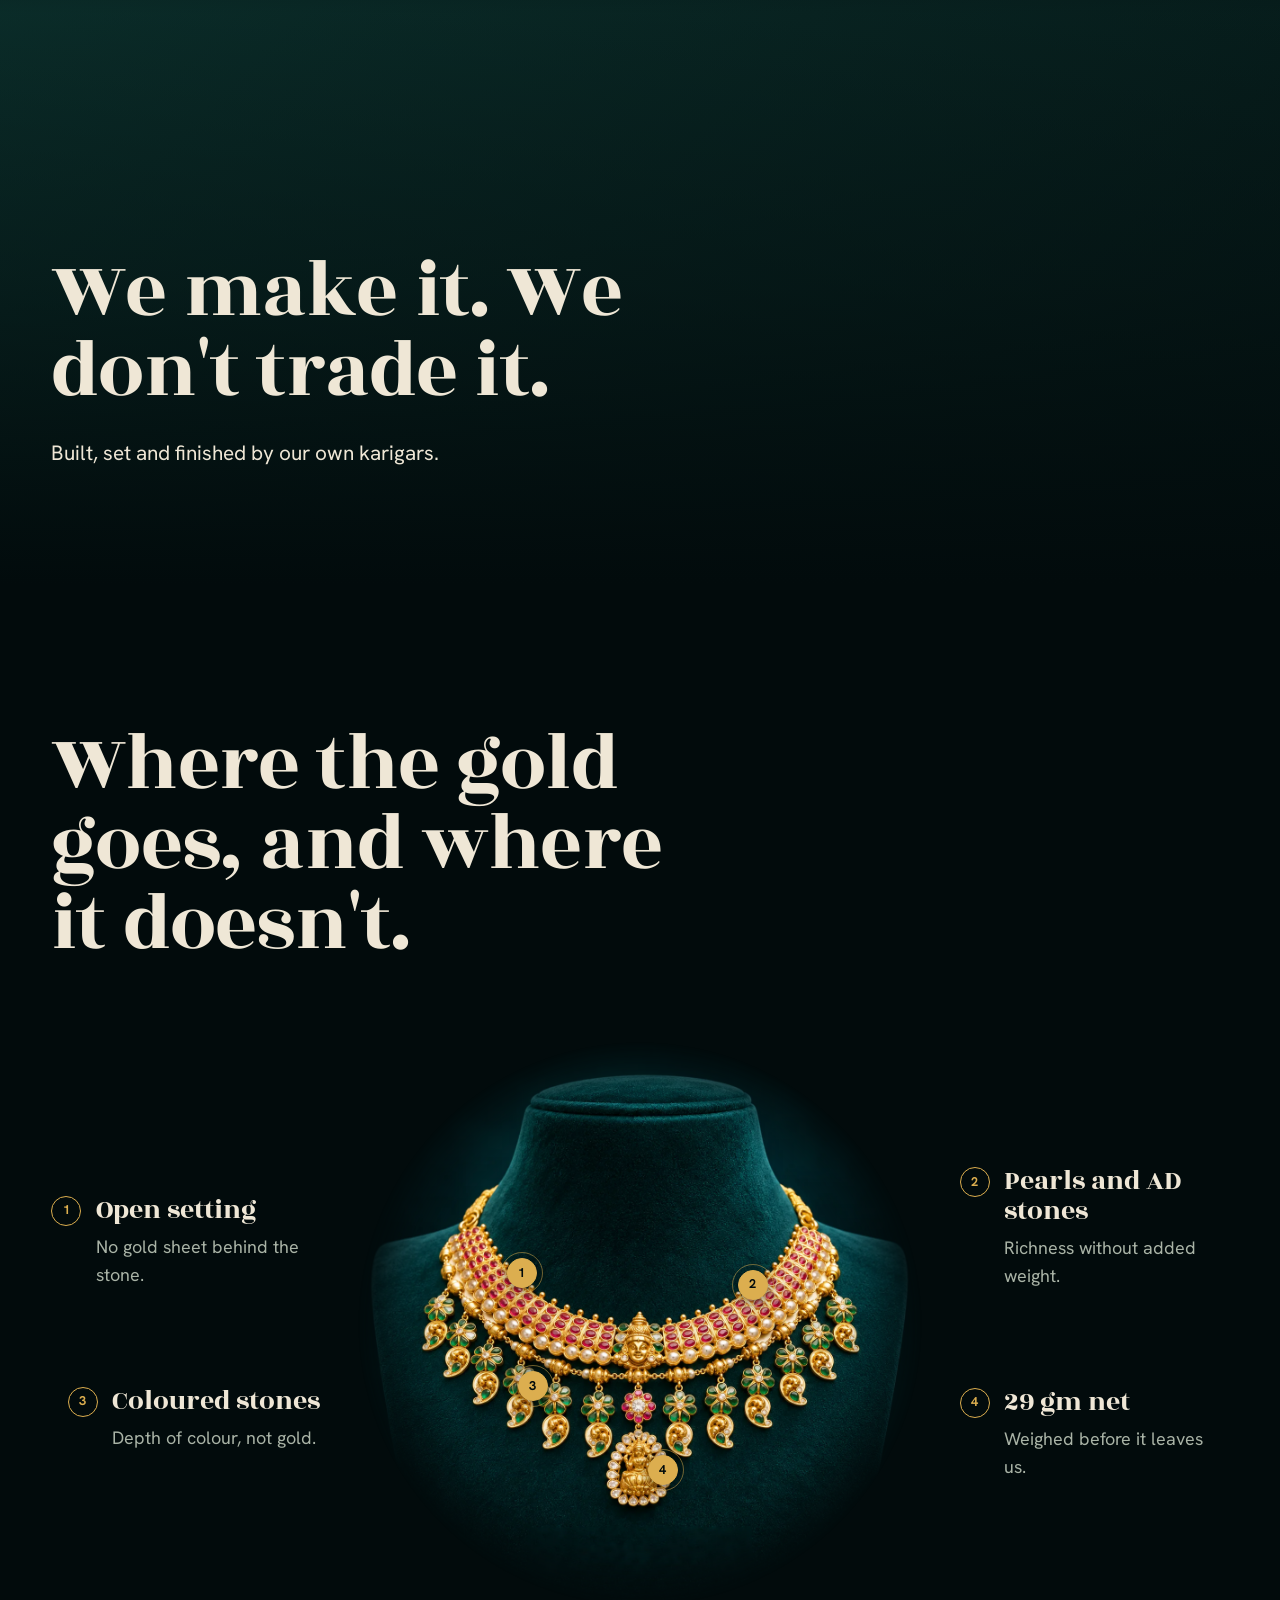
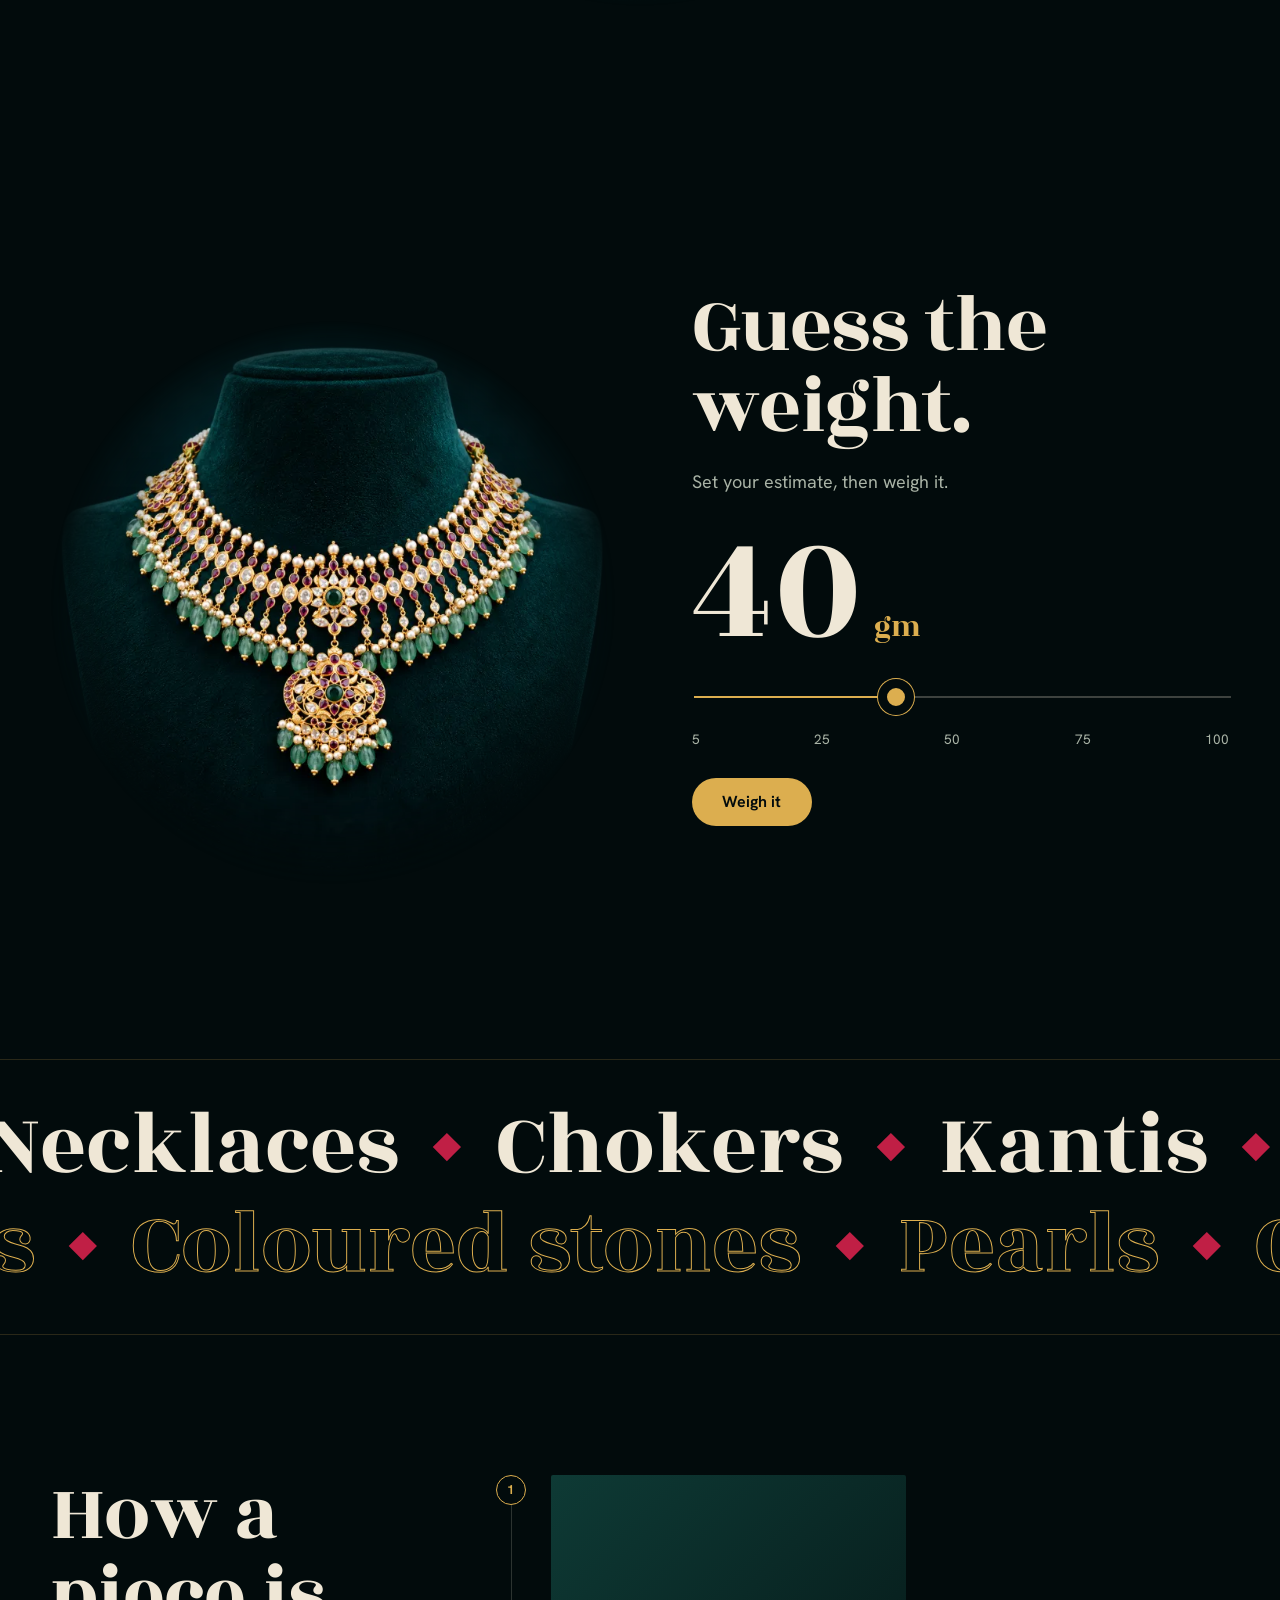
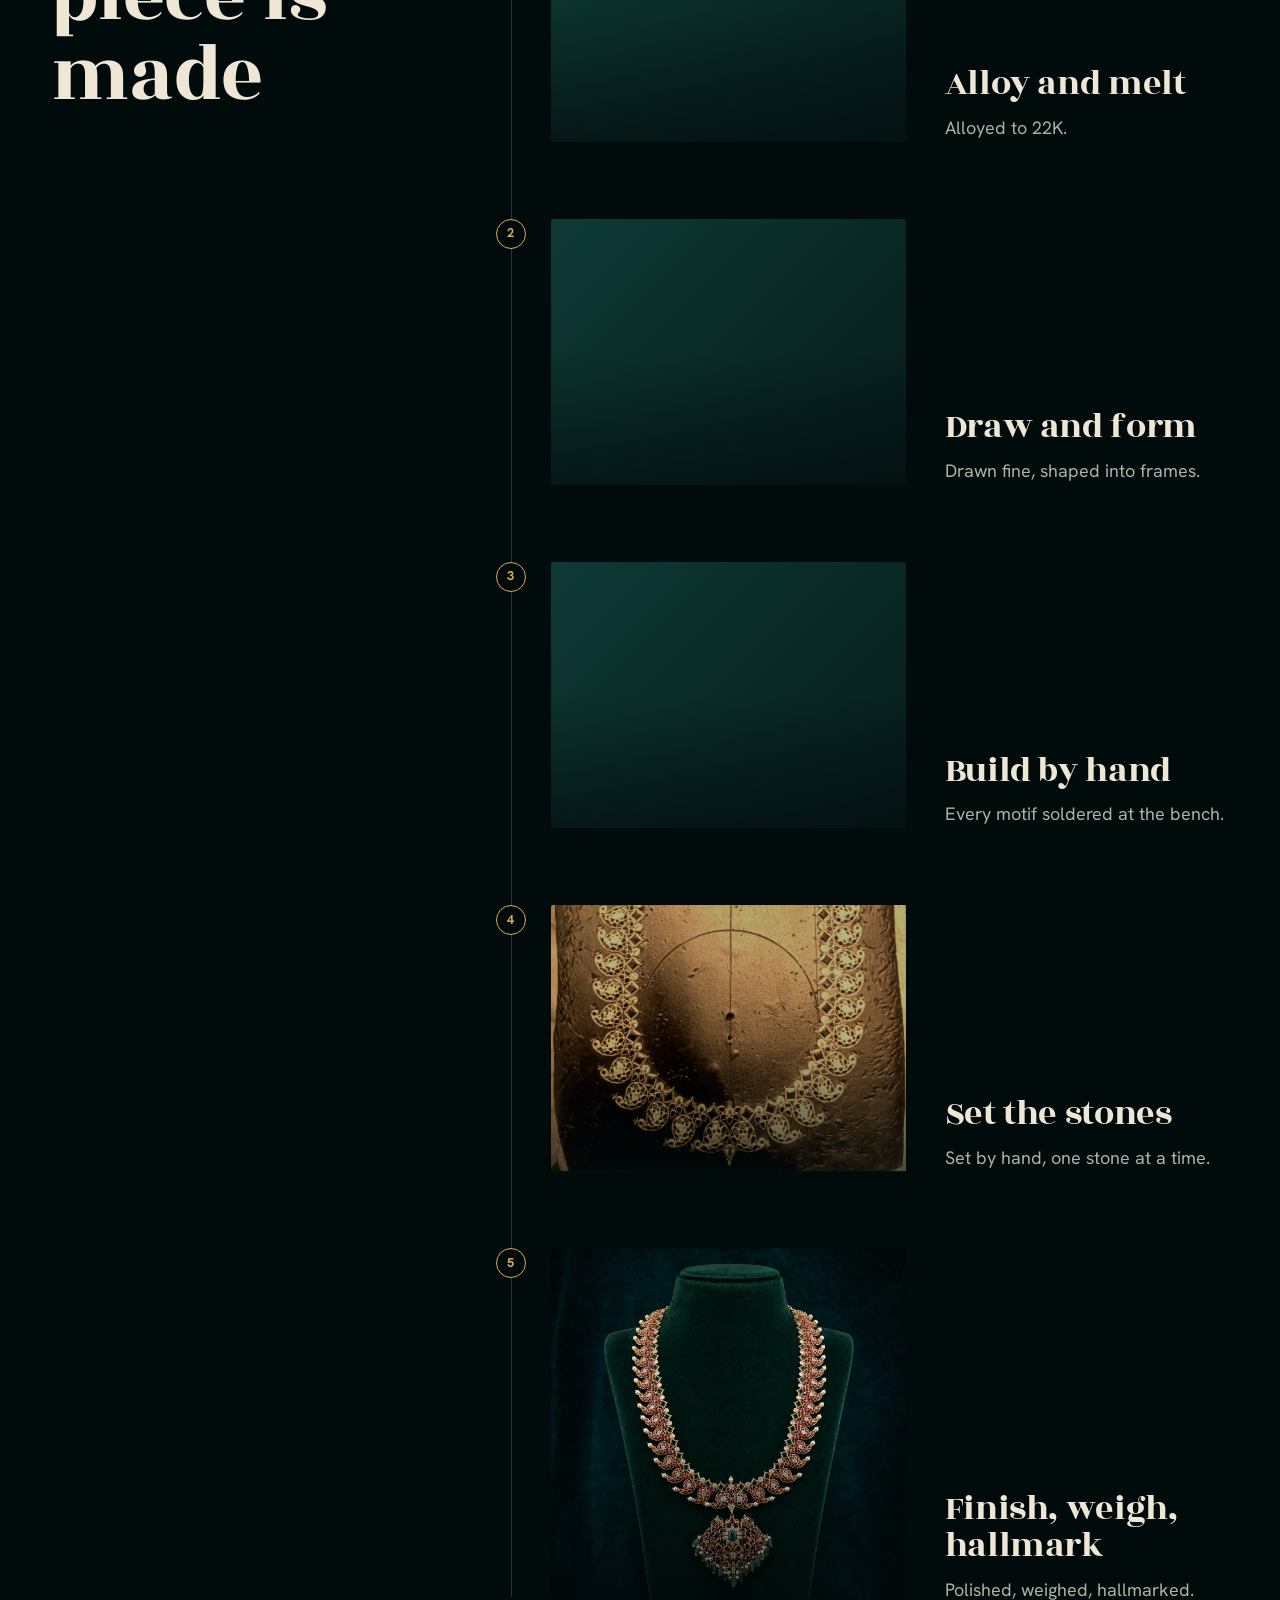
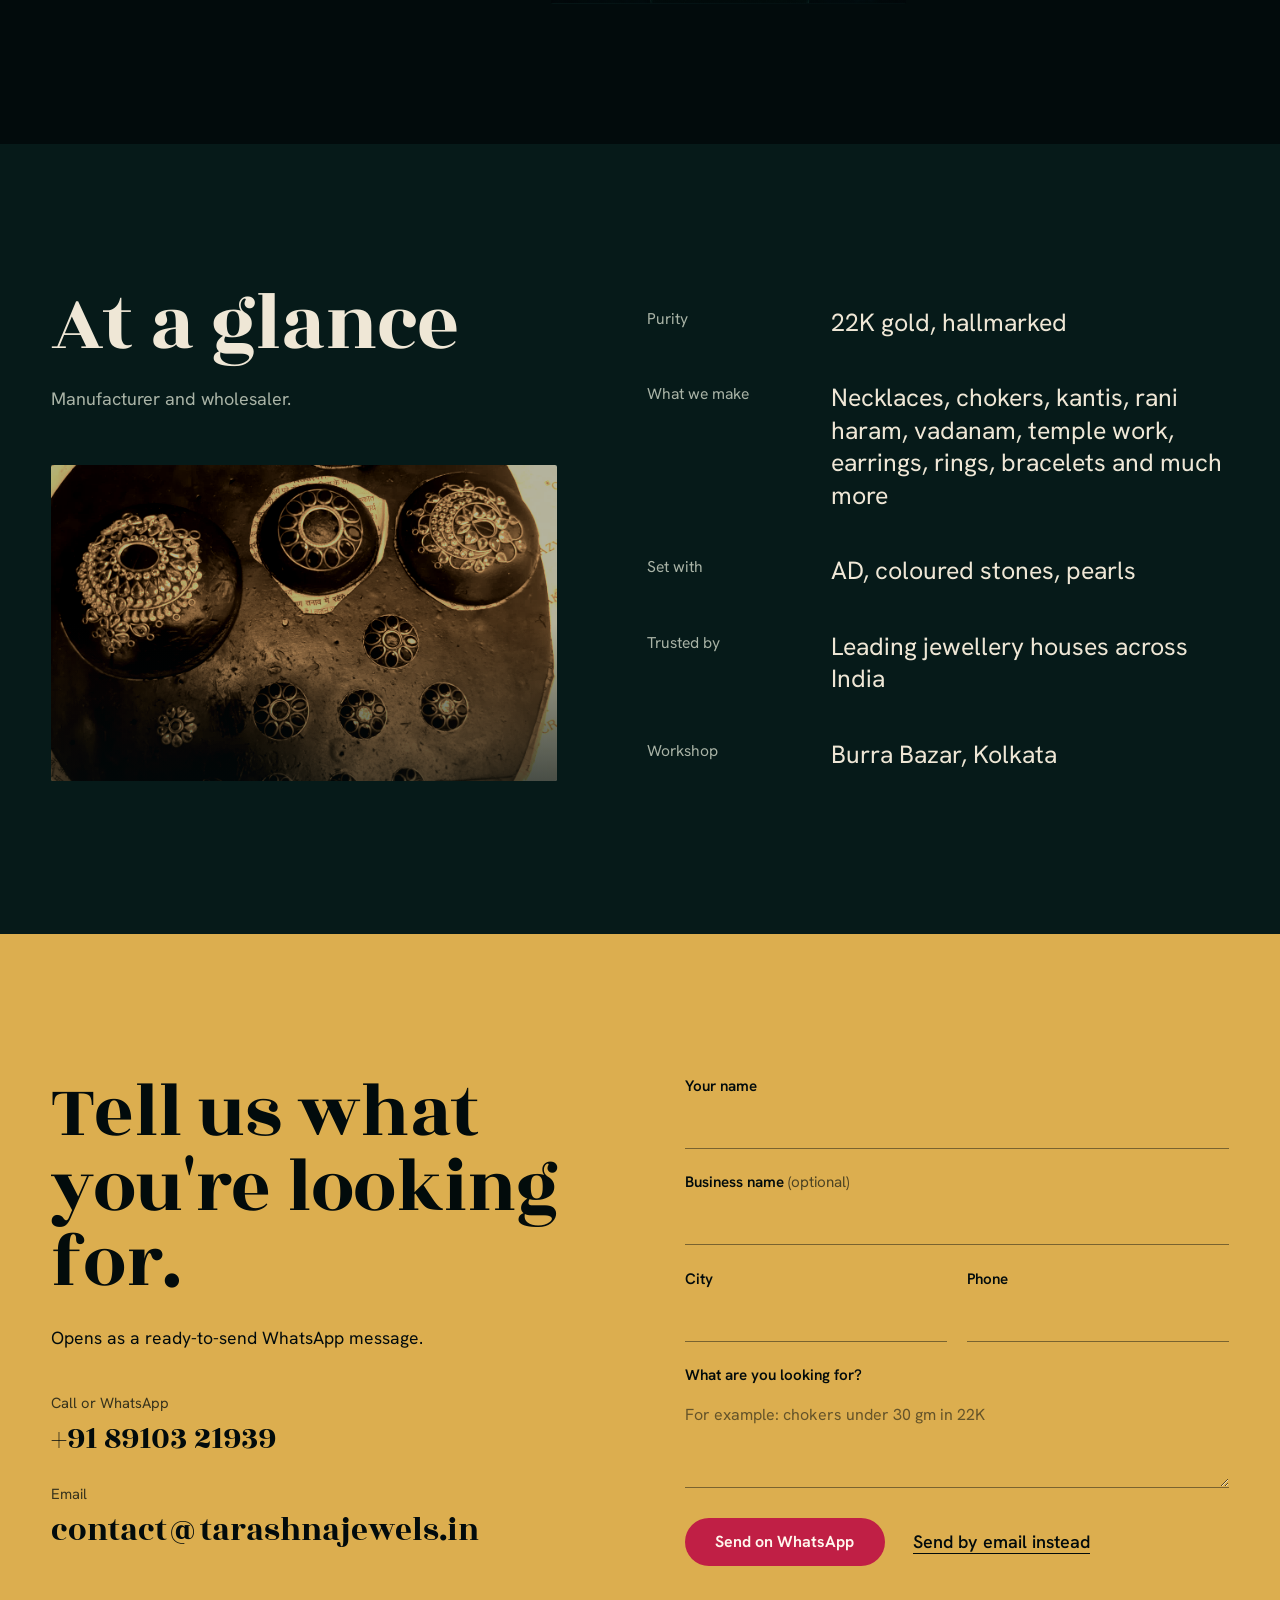
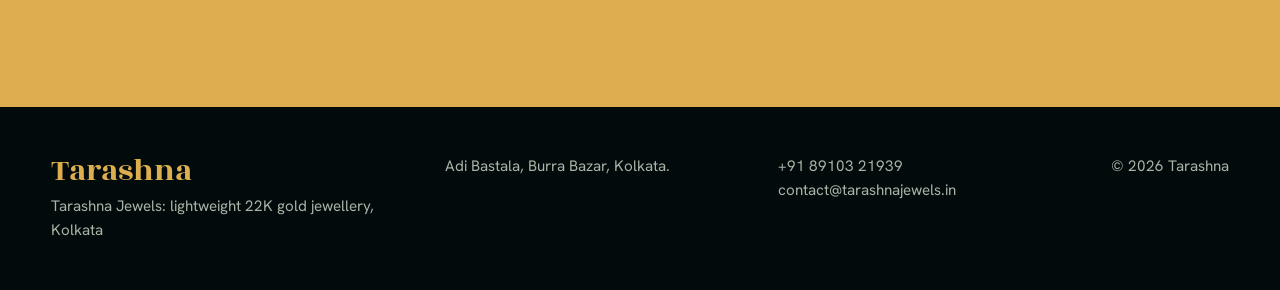
==== commit 8cc83047: "Link the Tarashna Instagram account in search data Co-Authored-By: Claude Opus 5.5 <noreply@anthropi" ====
--- a/index.html
+++ b/index.html
@@ -6,7 +6,7 @@
 <title>Tarashna Jewels | Lightweight 22K Gold Jewellery, Kolkata</title>
 <meta name="description" content="Tarashna makes lightweight 22K hallmarked gold jewellery in Kolkata: temple necklaces, chokers, kantis, rani haram, vadanam, earrings, rings and bracelets. Call or WhatsApp +91 89103 21939.">
 <script type="application/ld+json">{"@context": "https://schema.org", "@type": "WebSite", "@id": "https://tarashnajewels.in/#website", "name": "Tarashna", "alternateName": ["Tarashna Jewels", "tarashnajewels.in"], "url": "https://tarashnajewels.in/", "publisher": {"@id": "https://tarashnajewels.in/#business"}}</script>
-<script type="application/ld+json">{"@context": "https://schema.org", "@type": "JewelryStore", "name": "Tarashna", "url": "https://tarashnajewels.in/", "image": "https://tarashnajewels.in/img/og.jpg", "logo": "https://tarashnajewels.in/img/og.jpg", "description": "Manufacturer of lightweight 22K hallmarked gold jewellery in Kolkata: temple necklaces, chokers, kantis, rani haram, vadanam, earrings, rings and bracelets.", "telephone": "+91-8910321939", "email": "contact@tarashnajewels.in", "address": {"@type": "PostalAddress", "streetAddress": "Adi Bastala, Burra Bazar", "addressLocality": "Kolkata", "addressRegion": "West Bengal", "addressCountry": "IN"}, "areaServed": "IN", "priceRange": "₹₹₹", "knowsAbout": ["Lightweight gold jewellery", "22K hallmarked gold jewellery", "Temple jewellery", "Rani haram", "Vadanam", "Kanti necklace"], "alternateName": ["Tarashna Jewels", "Tarashna Jewellery"], "@id": "https://tarashnajewels.in/#business"}</script>
+<script type="application/ld+json">{"@context": "https://schema.org", "@type": "JewelryStore", "name": "Tarashna", "url": "https://tarashnajewels.in/", "image": "https://tarashnajewels.in/img/og.jpg", "logo": "https://tarashnajewels.in/img/og.jpg", "description": "Manufacturer of lightweight 22K hallmarked gold jewellery in Kolkata: temple necklaces, chokers, kantis, rani haram, vadanam, earrings, rings and bracelets.", "telephone": "+91-8910321939", "email": "contact@tarashnajewels.in", "address": {"@type": "PostalAddress", "streetAddress": "Adi Bastala, Burra Bazar", "addressLocality": "Kolkata", "addressRegion": "West Bengal", "addressCountry": "IN"}, "areaServed": "IN", "priceRange": "₹₹₹", "knowsAbout": ["Lightweight gold jewellery", "22K hallmarked gold jewellery", "Temple jewellery", "Rani haram", "Vadanam", "Kanti necklace"], "alternateName": ["Tarashna Jewels", "Tarashna Jewellery"], "@id": "https://tarashnajewels.in/#business", "sameAs": ["https://www.instagram.com/tarashnajewels/"]}</script>
 <meta name="theme-color" content="#020b0c">
 <link rel="canonical" href="https://tarashnajewels.in/">
 <meta property="og:type" content="website">
